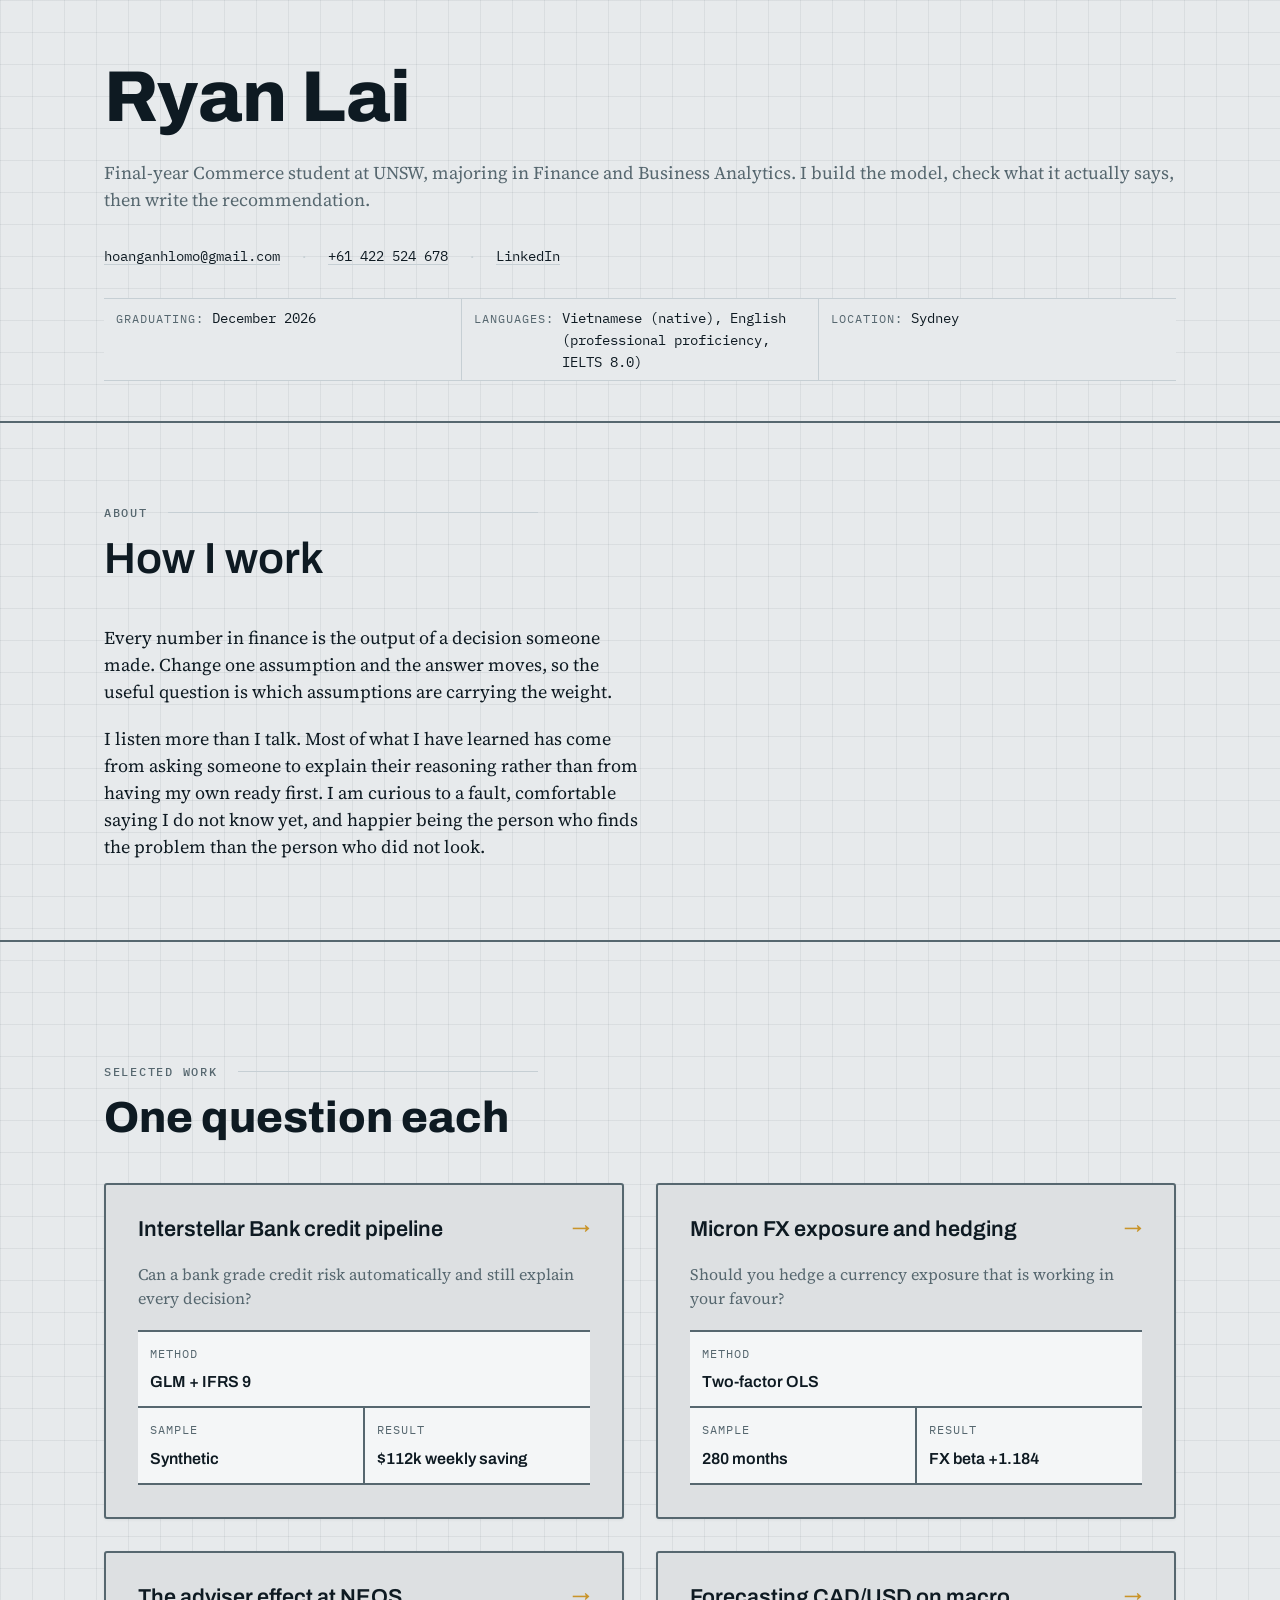
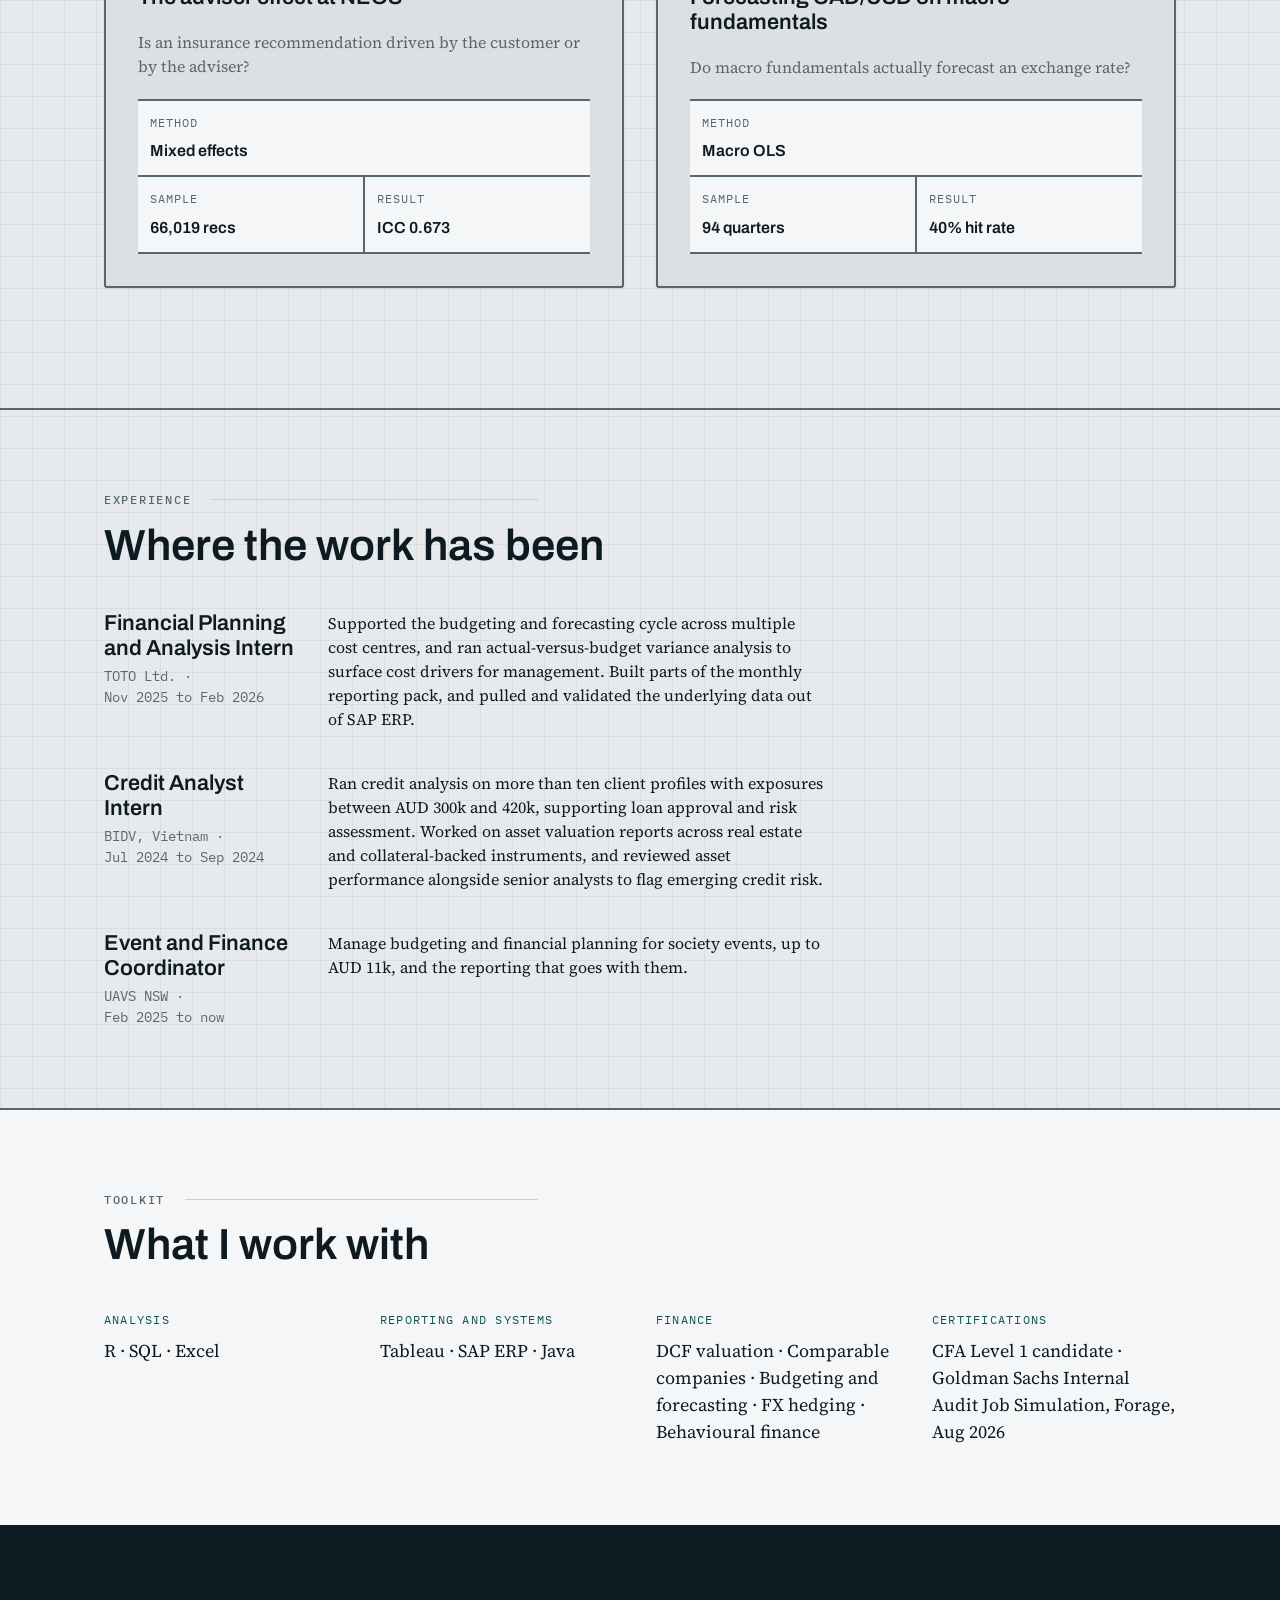
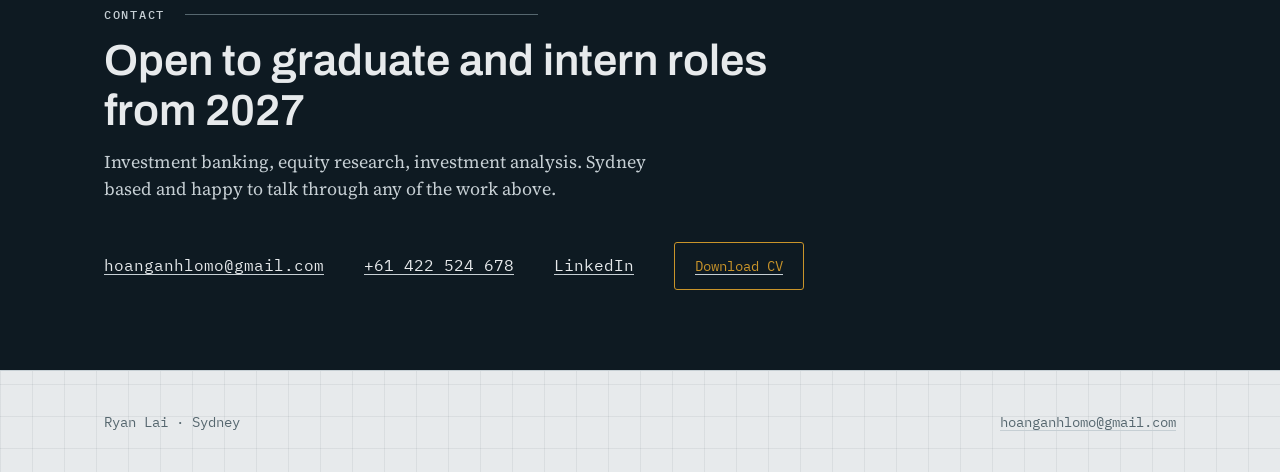
==== index.html @ 74517fc2 "new og image" ====
<!DOCTYPE html>
<html lang="en-AU">
<head>
<meta charset="UTF-8">
<meta name="viewport" content="width=device-width, initial-scale=1.0">
<title>Ryan Lai, Finance and Business Analytics</title>
<meta name="description" content="Ryan Lai, final-year Commerce student at UNSW majoring in Finance and Business Analytics. FX hedging, adviser behaviour and macro forecasting projects.">
<meta property="og:type" content="website">
<meta property="og:title" content="Ryan Lai, Finance and Business Analytics">
<meta property="og:description" content="Final-year Commerce student at UNSW majoring in Finance and Business Analytics. FX hedging, adviser behaviour and macro forecasting projects.">
<meta property="og:url" content="https://ryanlaifinance.github.io/">
<meta property="og:image" content="https://ryanlaifinance.github.io/assets/og-image.png">
<meta name="twitter:card" content="summary_large_image">
<meta name="twitter:title" content="Ryan Lai, Finance and Business Analytics">
<meta name="twitter:description" content="Final-year Commerce student at UNSW majoring in Finance and Business Analytics. FX hedging, adviser behaviour and macro forecasting projects.">
<meta name="twitter:image" content="https://ryanlaifinance.github.io/assets/og-image.png">
<link rel="icon" href="data:image/svg+xml,%3Csvg%20xmlns='http://www.w3.org/2000/svg'%20viewBox='0%200%2064%2064'%3E%3Crect%20width='64'%20height='64'%20rx='14'%20fill='%2314554e'/%3E%3Ctext%20x='32'%20y='44'%20font-family='Arial,%20Helvetica,%20sans-serif'%20font-size='34'%20font-weight='700'%20fill='%23e7eaec'%20text-anchor='middle'%3ER%3C/text%3E%3C/svg%3E">
<link rel="preconnect" href="https://fonts.googleapis.com">
<link rel="preconnect" href="https://fonts.gstatic.com" crossorigin>
<link href="https://fonts.googleapis.com/css2?family=Archivo:wght@500;600;700;800&family=Source+Serif+4:opsz,wght@8..60,400;8..60,600&family=IBM+Plex+Mono:wght@400;500;600&display=swap" rel="stylesheet">
<link rel="stylesheet" href="assets/style.css">
</head>
<body>
<a class="skip-link" href="#main">Skip to content</a>

<header class="hero">
  <div class="wrap hero__inner">
    <div class="hero__content">
      <h1 class="hero__name">Ryan Lai</h1>
      <p class="hero__role">
        Final-year Commerce student at UNSW, majoring in Finance and Business Analytics.
        I build the model, check what it actually says, then write the recommendation.
      </p>
      <ul class="contact-chips">
        <li><a href="mailto:hoanganhlomo@gmail.com">hoanganhlomo@gmail.com</a></li>
        <li><a href="tel:+61422524678">+61 422 524 678</a></li>
        <li><a href="https://www.linkedin.com/in/thai-hoang-anh-lai-b967682b0/">LinkedIn</a></li>
      </ul>
    </div>
  </div>
</header>

<main id="main">

  <section class="section facts" aria-label="Key facts">
    <div class="wrap">
      <dl class="data-strip">
        <div>
          <dt>Graduating</dt>
          <dd>December <span class="figure">2026</span></dd>
        </div>
        <div>
          <dt>Languages</dt>
          <dd>Vietnamese (native), English (professional proficiency, IELTS 8.0)</dd>
        </div>
        <div>
          <dt>Location</dt>
          <dd>Sydney</dd>
        </div>
      </dl>
    </div>
  </section>

  <section class="section about" aria-labelledby="about-heading">
    <div class="wrap">
      <div class="section-head">
        <p class="eyebrow">About</p>
        <h2 id="about-heading">How I work</h2>
      </div>
      <div class="prose">
        <p>
          Every number in finance is the output of a decision someone made. Change one
          assumption and the answer moves, so the useful question is which assumptions are
          carrying the weight.
        </p>
        <p>
          I listen more than I talk. Most of what I have learned has come from asking someone
          to explain their reasoning rather than from having my own ready first. I am curious
          to a fault, comfortable saying I do not know yet, and happier being the person who
          finds the problem than the person who did not look.
        </p>
      </div>
    </div>
  </section>

  <section class="section work" aria-labelledby="work-heading">
    <div class="wrap">
      <div class="section-head">
        <p class="eyebrow">Selected work</p>
        <h2 id="work-heading">One question each</h2>
      </div>
      <div class="card-grid">
        <a class="card" href="work/interstellar-credit-pipeline.html">
          <h3 class="card__title">Interstellar Bank credit pipeline <span class="card__cue" aria-hidden="true">&rarr;</span></h3>
          <p class="card__line">Can a bank grade credit risk automatically and still explain every decision?</p>
          <dl class="data-strip">
            <div>
              <dt>Method</dt>
              <dd>GLM + IFRS 9</dd>
            </div>
            <div>
              <dt>Sample</dt>
              <dd>Synthetic</dd>
            </div>
            <div>
              <dt>Result</dt>
              <dd class="figure">$112k weekly saving</dd>
            </div>
          </dl>
        </a>
        <a class="card" href="work/micron-fx.html">
          <h3 class="card__title">Micron FX exposure and hedging <span class="card__cue" aria-hidden="true">&rarr;</span></h3>
          <p class="card__line">Should you hedge a currency exposure that is working in your favour?</p>
          <dl class="data-strip">
            <div>
              <dt>Method</dt>
              <dd>Two-factor OLS</dd>
            </div>
            <div>
              <dt>Sample</dt>
              <dd class="figure">280 months</dd>
            </div>
            <div>
              <dt>Result</dt>
              <dd class="figure">FX beta +1.184</dd>
            </div>
          </dl>
        </a>
        <a class="card" href="work/neos-adviser-effect.html">
          <h3 class="card__title">The adviser effect at NEOS <span class="card__cue" aria-hidden="true">&rarr;</span></h3>
          <p class="card__line">Is an insurance recommendation driven by the customer or by the adviser?</p>
          <dl class="data-strip">
            <div>
              <dt>Method</dt>
              <dd>Mixed effects</dd>
            </div>
            <div>
              <dt>Sample</dt>
              <dd class="figure">66,019 recs</dd>
            </div>
            <div>
              <dt>Result</dt>
              <dd class="figure">ICC 0.673</dd>
            </div>
          </dl>
        </a>
        <a class="card" href="work/cad-usd-forecasting.html">
          <h3 class="card__title">Forecasting CAD/USD on macro fundamentals <span class="card__cue" aria-hidden="true">&rarr;</span></h3>
          <p class="card__line">Do macro fundamentals actually forecast an exchange rate?</p>
          <dl class="data-strip">
            <div>
              <dt>Method</dt>
              <dd>Macro OLS</dd>
            </div>
            <div>
              <dt>Sample</dt>
              <dd class="figure">94 quarters</dd>
            </div>
            <div>
              <dt>Result</dt>
              <dd class="figure">40% hit rate</dd>
            </div>
          </dl>
        </a>
      </div>
    </div>
  </section>

  <section class="section experience" aria-labelledby="experience-heading">
    <div class="wrap">
      <div class="section-head">
        <p class="eyebrow">Experience</p>
        <h2 id="experience-heading">Where the work has been</h2>
      </div>
      <div class="role-list">
        <article class="role">
          <div>
            <h3 class="role__title">Financial Planning and Analysis Intern</h3>
            <p class="role__org">TOTO Ltd. · <span class="nowrap">Nov 2025 to Feb 2026</span></p>
          </div>
          <p class="role__desc">
            Supported the budgeting and forecasting cycle across multiple cost centres, and ran
            actual-versus-budget variance analysis to surface cost drivers for management. Built
            parts of the monthly reporting pack, and pulled and validated the underlying data out
            of SAP ERP.
          </p>
        </article>
        <article class="role">
          <div>
            <h3 class="role__title">Credit Analyst Intern</h3>
            <p class="role__org">BIDV, Vietnam · <span class="nowrap">Jul 2024 to Sep 2024</span></p>
          </div>
          <p class="role__desc">
            Ran credit analysis on more than ten client profiles with exposures between AUD 300k
            and 420k, supporting loan approval and risk assessment. Worked on asset valuation
            reports across real estate and collateral-backed instruments, and reviewed asset
            performance alongside senior analysts to flag emerging credit risk.
          </p>
        </article>
        <article class="role">
          <div>
            <h3 class="role__title">Event and Finance Coordinator</h3>
            <p class="role__org">UAVS NSW · <span class="nowrap">Feb 2025 to now</span></p>
          </div>
          <p class="role__desc">
            Manage budgeting and financial planning for society events, up to AUD 11k, and the
            reporting that goes with them.
          </p>
        </article>
      </div>
    </div>
  </section>

  <section class="section toolkit" aria-labelledby="toolkit-heading">
    <div class="wrap">
      <div class="section-head">
        <p class="eyebrow">Toolkit</p>
        <h2 id="toolkit-heading">What I work with</h2>
      </div>
      <div class="toolkit-grid">
        <div class="toolkit-group">
          <p class="toolkit-group__label">Analysis</p>
          <p class="toolkit-group__items">R · SQL · Excel</p>
        </div>
        <div class="toolkit-group">
          <p class="toolkit-group__label">Reporting and systems</p>
          <p class="toolkit-group__items">Tableau · SAP ERP · Java</p>
        </div>
        <div class="toolkit-group">
          <p class="toolkit-group__label">Finance</p>
          <p class="toolkit-group__items">DCF valuation · Comparable companies · Budgeting and forecasting · FX hedging · Behavioural finance</p>
        </div>
        <div class="toolkit-group">
          <p class="toolkit-group__label">Certifications</p>
          <p class="toolkit-group__items">CFA Level 1 candidate · Goldman Sachs Internal Audit Job Simulation, Forage, Aug 2026</p>
        </div>
      </div>
    </div>
  </section>

  <section class="section contact" aria-labelledby="contact-heading">
    <div class="wrap">
      <div class="section-head">
        <p class="eyebrow">Contact</p>
        <h2 id="contact-heading">Open to graduate and intern roles from 2027</h2>
        <p class="section-head__lede">
          Investment banking, equity research, investment analysis. Sydney based and happy to
          talk through any of the work above.
        </p>
      </div>
      <ul class="contact-methods">
        <li><a href="mailto:hoanganhlomo@gmail.com">hoanganhlomo@gmail.com</a></li>
        <li><a href="tel:+61422524678">+61 422 524 678</a></li>
        <li><a href="https://www.linkedin.com/in/thai-hoang-anh-lai-b967682b0/">LinkedIn</a></li>
        <li><a class="button" href="assets/cv.pdf">Download CV</a></li>
      </ul>
    </div>
  </section>

</main>

<footer class="site-footer">
  <div class="wrap">
    <span>Ryan Lai · Sydney</span>
    <a href="mailto:hoanganhlomo@gmail.com">hoanganhlomo@gmail.com</a>
  </div>
</footer>

<script>
(function () {
  if (!('IntersectionObserver' in window)) return;
  var sections = document.querySelectorAll('main .section');
  var observer = new IntersectionObserver(function (entries) {
    entries.forEach(function (entry) {
      if (entry.isIntersecting) {
        entry.target.classList.add('is-visible');
        observer.unobserve(entry.target);
      }
    });
  }, { threshold: 0.15, rootMargin: '0px 0px -40px 0px' });
  sections.forEach(function (el) {
    el.classList.add('reveal');
    observer.observe(el);
  });
})();
</script>
</body>
</html>
---- assets/style.css ----
/*
  Portfolio stylesheet — single source of truth for index.html and the
  work/ deep dive pages. Tokens and shared components live here; nothing
  in this file is tuned to a single page.
*/

/* ---------------------------------------------------------------------
   Reset
--------------------------------------------------------------------- */

*,
*::before,
*::after {
  box-sizing: border-box;
}

html {
  -webkit-text-size-adjust: 100%;
}

body,
h1, h2, h3, h4,
p, dl, dd, figure {
  margin: 0;
}

ul, ol {
  margin: 0;
  padding: 0;
  list-style: none;
}

img, svg {
  display: block;
  max-width: 100%;
}

a {
  color: inherit;
}

button {
  font: inherit;
  color: inherit;
}

/* ---------------------------------------------------------------------
   Tokens
--------------------------------------------------------------------- */

:root {
  /* colour */
  --paper: #E7EAEC;
  --card: #F4F6F7;
  --ink: #0E1A22;
  --muted: #56676F;
  --rule: #C6CFD4;
  --frontier: #14554E;
  --signal: #C9942A;
  --grid-line: rgba(14, 26, 34, 0.06);

  /* type */
  --font-display: 'Archivo', 'Helvetica Neue', Arial, sans-serif;
  --font-body: 'Source Serif 4', Georgia, 'Times New Roman', serif;
  --font-mono: 'IBM Plex Mono', 'Courier New', monospace;

  --fs-900: clamp(2.75rem, 2.1rem + 3vw, 4.75rem);
  --fs-800: clamp(1.9rem, 1.6rem + 1.4vw, 2.75rem);
  --fs-700: clamp(1.4rem, 1.25rem + 0.7vw, 1.75rem);
  --fs-600: clamp(1.15rem, 1.05rem + 0.4vw, 1.35rem);
  --fs-500: 1.125rem;
  --fs-400: 1rem;
  --fs-300: 0.9rem;
  --fs-200: 0.78rem;

  --lh-tight: 1.15;
  --lh-normal: 1.5;
  --lh-loose: 1.7;

  /* spacing */
  --space-1: 0.25rem;
  --space-2: 0.5rem;
  --space-3: 0.75rem;
  --space-4: 1.25rem;
  --space-5: 2rem;
  --space-6: 2.5rem;
  --space-7: 3.5rem;
  --space-8: 5rem;

  /* layout */
  --content-max: 72rem;
  --gutter: clamp(1.25rem, 4vw, 2.5rem);
  --radius: 3px;
  --border: 1px solid var(--rule);

  /* motion */
  --ease: 150ms ease;
}

/* ---------------------------------------------------------------------
   Base
--------------------------------------------------------------------- */

body {
  background-color: var(--paper);
  background-image:
    linear-gradient(var(--grid-line) 1px, transparent 1px),
    linear-gradient(90deg, var(--grid-line) 1px, transparent 1px);
  background-size: 32px 32px;
  color: var(--ink);
  font-family: var(--font-body);
  font-size: var(--fs-400);
  line-height: var(--lh-normal);
  -webkit-font-smoothing: antialiased;
}

h1, h2, h3, h4 {
  font-family: var(--font-display);
  line-height: var(--lh-tight);
  color: var(--ink);
  font-weight: 700;
}

h1 { font-size: var(--fs-900); }
h2 { font-size: var(--fs-800); }
h3 { font-size: var(--fs-600); }

p {
  max-width: 62ch;
}

a {
  text-decoration-color: var(--rule);
  text-underline-offset: 0.2em;
}

a:active {
  color: var(--signal);
}

/* ---------------------------------------------------------------------
   Focus and motion
--------------------------------------------------------------------- */

:focus-visible {
  outline: 2px solid var(--frontier);
  outline-offset: 3px;
}

@media (prefers-reduced-motion: reduce) {
  *, *::before, *::after {
    animation-duration: 0.01ms !important;
    animation-iteration-count: 1 !important;
    transition-duration: 0.01ms !important;
    scroll-behavior: auto !important;
  }
}

/* ---------------------------------------------------------------------
   Scroll-in reveal (landing page)
   JS toggles .is-visible as each section enters the viewport. The
   reduced-motion rule above already collapses the transition to
   near-zero, so no separate reduced-motion override is needed here.
--------------------------------------------------------------------- */

.reveal {
  opacity: 0;
  transform: translateY(16px);
  transition: opacity 350ms ease, transform 350ms ease;
}

.reveal.is-visible {
  opacity: 1;
  transform: none;
}

/* ---------------------------------------------------------------------
   Layout utilities
--------------------------------------------------------------------- */

.wrap {
  max-width: var(--content-max);
  margin-inline: auto;
  padding-inline: var(--gutter);
}

.section {
  padding-block: var(--space-8);
  border-top: var(--border);
}

.skip-link {
  position: absolute;
  left: -999px;
  top: auto;
  background: var(--ink);
  color: var(--paper);
  padding: var(--space-2) var(--space-4);
  font-family: var(--font-mono);
  font-size: var(--fs-300);
  z-index: 100;
}

.skip-link:focus {
  left: var(--space-4);
  top: var(--space-4);
}

/* ---------------------------------------------------------------------
   Component: figure
   Every numeric value on the page runs through this: mono face,
   tabular numerals, so figures line up wherever they appear.
--------------------------------------------------------------------- */

.figure {
  font-family: var(--font-mono);
  font-variant-numeric: tabular-nums;
}

/* ---------------------------------------------------------------------
   Component: eyebrow
   Uppercase mono label with a rule running to the right margin.
--------------------------------------------------------------------- */

.eyebrow {
  display: flex;
  align-items: center;
  gap: var(--space-4);
  font-family: var(--font-mono);
  font-size: var(--fs-200);
  font-weight: 500;
  letter-spacing: 0.14em;
  text-transform: uppercase;
  color: var(--muted);
}

.eyebrow::after {
  content: "";
  flex: 1 1 auto;
  height: 1px;
  background: var(--rule);
}

/* ---------------------------------------------------------------------
   Component: section heading
   Eyebrow + h2, used to open every major section.
--------------------------------------------------------------------- */

.section-head {
  display: grid;
  gap: var(--space-3);
  margin-bottom: var(--space-6);
  max-width: 46rem;
}

.section-head h2 {
  font-weight: 600;
}

.section-head__lede {
  color: var(--muted);
  font-size: var(--fs-500);
}

/* ---------------------------------------------------------------------
   Component: prose
   A group of body paragraphs, spaced and width-capped for reading.
   Used for the About copy and the deep dive write-ups.
--------------------------------------------------------------------- */

.prose {
  display: grid;
  grid-template-columns: minmax(0, 1fr);
  gap: var(--space-4);
  max-width: 60ch;
  font-size: var(--fs-500);
}

.prose p {
  max-width: none;
}

/* ---------------------------------------------------------------------
   Component: back link
   Used at the top of deep dive pages to return to the landing page.
--------------------------------------------------------------------- */

.back-link {
  display: inline-flex;
  align-items: center;
  gap: var(--space-2);
  font-family: var(--font-mono);
  font-size: var(--fs-300);
  color: var(--muted);
  text-decoration: none;
}

.back-link:hover {
  color: var(--frontier);
}

/* ---------------------------------------------------------------------
   Component: dive header
   Title, course, tools, result block that opens every deep dive page.
--------------------------------------------------------------------- */

.dive-header {
  padding-block: var(--space-7) var(--space-6);
}

.dive-header__title {
  margin-top: var(--space-5);
  font-size: var(--fs-800);
}

.dive-header .data-strip {
  grid-template-columns: 1fr max-content max-content;
  margin-top: var(--space-6);
}

/*
  Modifier for header blocks with more than three items (e.g. a case
  competition header: Competition, Team, My sections, Tools). Columns
  size to their own content and wrap to a new row once they run out
  of room, rather than forcing a fixed track count.
*/

.dive-header .data-strip--wrap {
  display: flex;
  flex-wrap: wrap;
}

.dive-header .data-strip--wrap > div {
  flex: 1 1 15rem;
}

/* ---------------------------------------------------------------------
   Deep dive body
   Scoped to <main class="dive-main"> so the landing page, which
   reuses .section-head and .prose too, is unaffected.
--------------------------------------------------------------------- */

.dive-main .section {
  padding-block: var(--space-6);
}

.dive-main .section-head,
.dive-main .prose {
  max-width: 40rem;
  margin-inline: auto;
}

/* ---------------------------------------------------------------------
   Component: project card
   Reflows cleanly at three, four or five cards.
--------------------------------------------------------------------- */

.card-grid {
  display: grid;
  grid-template-columns: repeat(2, 1fr);
  gap: var(--space-5);
}

.card {
  --strip-bg: var(--card);
  display: flex;
  flex-direction: column;
  gap: var(--space-4);
  background: color-mix(in srgb, var(--card), var(--ink) 10%);
  border: 2px solid var(--muted);
  border-radius: var(--radius);
  padding: var(--space-5);
  text-decoration: none;
  box-shadow: 0 1px 3px rgba(14, 26, 34, 0.06);
  transition: border-color var(--ease), transform var(--ease), box-shadow var(--ease);
}

.card:hover,
.card:focus-visible {
  border-color: var(--frontier);
  box-shadow: 0 16px 32px rgba(14, 26, 34, 0.18);
}

.card:hover {
  transform: translateY(-4px);
}

.card__title {
  display: flex;
  align-items: flex-start;
  justify-content: space-between;
  gap: var(--space-3);
  font-size: var(--fs-600);
  font-weight: 600;
}

.card__line {
  color: var(--muted);
  font-size: var(--fs-400);
  max-width: none;
}

.card .data-strip {
  margin-top: auto;
  grid-template-columns: repeat(2, 1fr);
  gap: 2px;
  background: var(--muted);
  border-top: 2px solid var(--muted);
  border-bottom: 2px solid var(--muted);
}

.card .data-strip > div:first-child {
  grid-column: span 2;
}

.card .data-strip > div {
  padding: var(--space-3);
}

.card .data-strip dd {
  font-size: var(--fs-400);
}

.card__cue {
  font-size: var(--fs-500);
  color: var(--signal);
  transition: transform var(--ease);
}

.card:hover .card__cue,
.card:focus-visible .card__cue {
  transform: translateX(4px);
}

/* ---------------------------------------------------------------------
   Component: data strip
   Label/value pairs in a rule, used for quick facts and page headers.
--------------------------------------------------------------------- */

.data-strip {
  display: grid;
  grid-template-columns: repeat(auto-fit, minmax(min(160px, 100%), 1fr));
  gap: 1px;
  background: var(--rule);
  border-top: var(--border);
  border-bottom: var(--border);
}

.data-strip > div {
  padding: var(--space-4);
  background: var(--strip-bg, var(--paper));
}

.data-strip dt {
  font-family: var(--font-mono);
  font-size: var(--fs-200);
  letter-spacing: 0.08em;
  text-transform: uppercase;
  color: var(--muted);
  margin-bottom: var(--space-2);
}

.data-strip dd {
  font-family: var(--font-display);
  font-size: var(--fs-500);
  font-weight: 600;
  margin: 0;
}

/* ---------------------------------------------------------------------
   Facts caption (sits directly under the hero)
--------------------------------------------------------------------- */

.facts {
  border-top: none;
  padding-block: var(--space-3) var(--space-6);
}

.facts .data-strip {
  grid-template-columns: repeat(3, 1fr);
}

.facts .data-strip > div {
  display: flex;
  align-items: baseline;
  gap: var(--space-2);
  padding: var(--space-2) var(--space-3);
}

.facts .data-strip dt {
  margin-bottom: 0;
}

.facts .data-strip dt::after {
  content: ":";
}

.facts .data-strip dd {
  font-family: var(--font-mono);
  font-size: var(--fs-300);
  font-weight: 400;
}

/* ---------------------------------------------------------------------
   Section rhythm (landing page)
   Selected work gets more room and a heavier heading than the rest,
   so the page reads as more than six identical blocks. Toolkit sits
   on a tinted ground for the same reason.
--------------------------------------------------------------------- */

.about,
.work,
.experience,
.toolkit {
  border-top: 2px solid var(--muted);
}

.work {
  padding-block: calc(var(--space-8) + var(--space-6));
}

.work .section-head h2 {
  font-weight: 800;
}

.toolkit {
  background: var(--card);
}

/* ---------------------------------------------------------------------
   Component: data table
   Proper tables for the numbers in a deep dive, row labels in
   Archivo, figures in mono via .figure on each numeric cell.
--------------------------------------------------------------------- */

.data-table {
  width: 100%;
  border-collapse: collapse;
  margin-block: var(--space-5);
}

.data-table th,
.data-table td {
  padding: var(--space-3) var(--space-4);
  text-align: right;
  border-bottom: var(--border);
}

.data-table th:first-child,
.data-table td:first-child {
  text-align: left;
  padding-left: 0;
}

.data-table th:not(:first-child),
.data-table td:not(:first-child) {
  width: 1%;
  white-space: nowrap;
}

.data-table thead th {
  font-family: var(--font-mono);
  font-size: var(--fs-200);
  font-weight: 500;
  letter-spacing: 0.08em;
  text-transform: uppercase;
  color: var(--muted);
  border-bottom: 2px solid var(--ink);
}

.data-table tbody th {
  font-family: var(--font-display);
  font-weight: 600;
  color: var(--ink);
}

/* ---------------------------------------------------------------------
   Component: chart
   Placeholder frame for an exported chart from assets/charts/.
--------------------------------------------------------------------- */

.chart {
  min-width: 0;
  margin-block: var(--space-6);
  border: var(--border);
  background: var(--card);
  padding: var(--space-3);
}

.chart img {
  display: block;
  width: 100%;
  max-width: 100%;
  height: auto;
  background: var(--paper);
}

.chart figcaption {
  margin-top: var(--space-3);
  font-family: var(--font-mono);
  font-size: var(--fs-300);
  color: var(--muted);
}

/* ---------------------------------------------------------------------
   Component: footer
--------------------------------------------------------------------- */

.site-footer {
  border-top: var(--border);
  padding-block: var(--space-6);
}

.site-footer .wrap {
  display: flex;
  flex-wrap: wrap;
  justify-content: space-between;
  gap: var(--space-3);
  font-family: var(--font-mono);
  font-size: var(--fs-300);
  color: var(--muted);
}

.site-footer .wrap > * {
  min-width: 0;
}

.site-footer a {
  color: var(--muted);
}

.site-footer a:hover {
  color: var(--frontier);
}

/* ---------------------------------------------------------------------
   Hero (landing page)
--------------------------------------------------------------------- */

.hero {
  padding-block: var(--space-7) var(--space-4);
}

.hero__inner {
  display: grid;
  grid-template-columns: 1fr;
}

.hero__name {
  font-weight: 800;
}

.hero__role {
  margin-top: var(--space-4);
  font-size: var(--fs-500);
  color: var(--muted);
  max-width: none;
}

.contact-chips {
  margin-top: var(--space-5);
  display: flex;
  flex-wrap: wrap;
  align-items: center;
  gap: var(--space-2) 0;
  font-family: var(--font-mono);
  font-size: var(--fs-300);
}

.contact-chips li:not(:last-child)::after {
  content: "\00B7";
  color: var(--rule);
  margin-inline: var(--space-4);
}

.contact-chips a {
  color: var(--ink);
  text-decoration: underline;
  text-decoration-color: var(--rule);
}

.contact-chips a:hover {
  color: var(--frontier);
  text-decoration-color: var(--frontier);
}

/*
  No hero visual for now — the name and positioning line run full width
  instead. Reinstate this block, and the two-column .hero__inner rule
  above, when a real exported chart is ready to sit here.

.hero__inner {
  grid-template-columns: 1.2fr 1fr;
  gap: var(--space-6);
  align-items: center;
}

.hero__visual {
  border: var(--border);
  background: var(--card);
  border-radius: var(--radius);
  padding: var(--space-4);
}

.hero__visual svg {
  width: 100%;
  height: auto;
}
*/

/* ---------------------------------------------------------------------
   Experience
--------------------------------------------------------------------- */

.role-list {
  display: grid;
  gap: var(--space-6);
}

.role {
  display: grid;
  grid-template-columns: 12rem 1fr;
  gap: var(--space-5);
}

.nowrap {
  white-space: nowrap;
}

.role__title {
  font-weight: 600;
}

.role__org {
  margin-top: var(--space-1);
  font-family: var(--font-mono);
  font-size: var(--fs-300);
  color: var(--muted);
}

.role__desc {
  color: var(--ink);
  max-width: 62ch;
}

/* ---------------------------------------------------------------------
   Toolkit
--------------------------------------------------------------------- */

.toolkit-grid {
  display: grid;
  grid-template-columns: repeat(auto-fit, minmax(min(220px, 100%), 1fr));
  gap: var(--space-5);
}

.toolkit-group__label {
  font-family: var(--font-mono);
  font-size: var(--fs-200);
  letter-spacing: 0.1em;
  text-transform: uppercase;
  color: var(--frontier);
  margin-bottom: var(--space-2);
}

.toolkit-group__items {
  font-size: var(--fs-500);
  max-width: none;
}

/* ---------------------------------------------------------------------
   Contact
--------------------------------------------------------------------- */

.contact {
  background: var(--ink);
  color: var(--paper);
  border-top: none;
}

.contact .eyebrow,
.contact .section-head__lede {
  color: var(--rule);
}

.contact .eyebrow::after {
  background: var(--muted);
}

.contact h2 {
  color: var(--paper);
}

.contact-methods {
  margin-top: var(--space-5);
  display: flex;
  flex-wrap: wrap;
  align-items: baseline;
  gap: var(--space-3) var(--space-6);
  font-family: var(--font-mono);
  font-size: var(--fs-400);
}

.contact-methods a {
  text-decoration: underline;
  text-decoration-color: var(--rule);
}

.contact-methods a:hover {
  color: var(--signal);
  text-decoration-color: var(--signal);
}

.button {
  display: inline-flex;
  align-items: center;
  gap: var(--space-2);
  border: 1px solid var(--frontier);
  color: var(--frontier);
  padding: var(--space-3) var(--space-4);
  font-family: var(--font-mono);
  font-size: var(--fs-300);
  text-decoration: none;
  border-radius: var(--radius);
  transition: background var(--ease), color var(--ease);
}

.button:hover {
  background: var(--frontier);
  color: var(--card);
}

.contact .button {
  border-color: var(--signal);
  color: var(--signal);
}

.contact .button:hover {
  background: var(--signal);
  color: var(--ink);
}

/* ---------------------------------------------------------------------
   Responsive
--------------------------------------------------------------------- */

@media (max-width: 760px) {
  /*
  .hero__visual {
    max-width: 22rem;
  }
  */

  .card-grid {
    grid-template-columns: 1fr;
  }

  .role {
    grid-template-columns: 1fr;
    gap: var(--space-2);
  }
}

@media (max-width: 420px) {
  :root {
    --gutter: 1rem;
  }

  .section {
    padding-block: var(--space-7);
  }

  .card .data-strip {
    grid-template-columns: 1fr;
  }

  .card .data-strip > div:first-child {
    grid-column: span 1;
  }

  .facts .data-strip {
    grid-template-columns: 1fr;
  }

  .dive-header .data-strip {
    grid-template-columns: 1fr;
  }

  .dive-header .data-strip--wrap > div {
    flex-basis: 100%;
  }
}
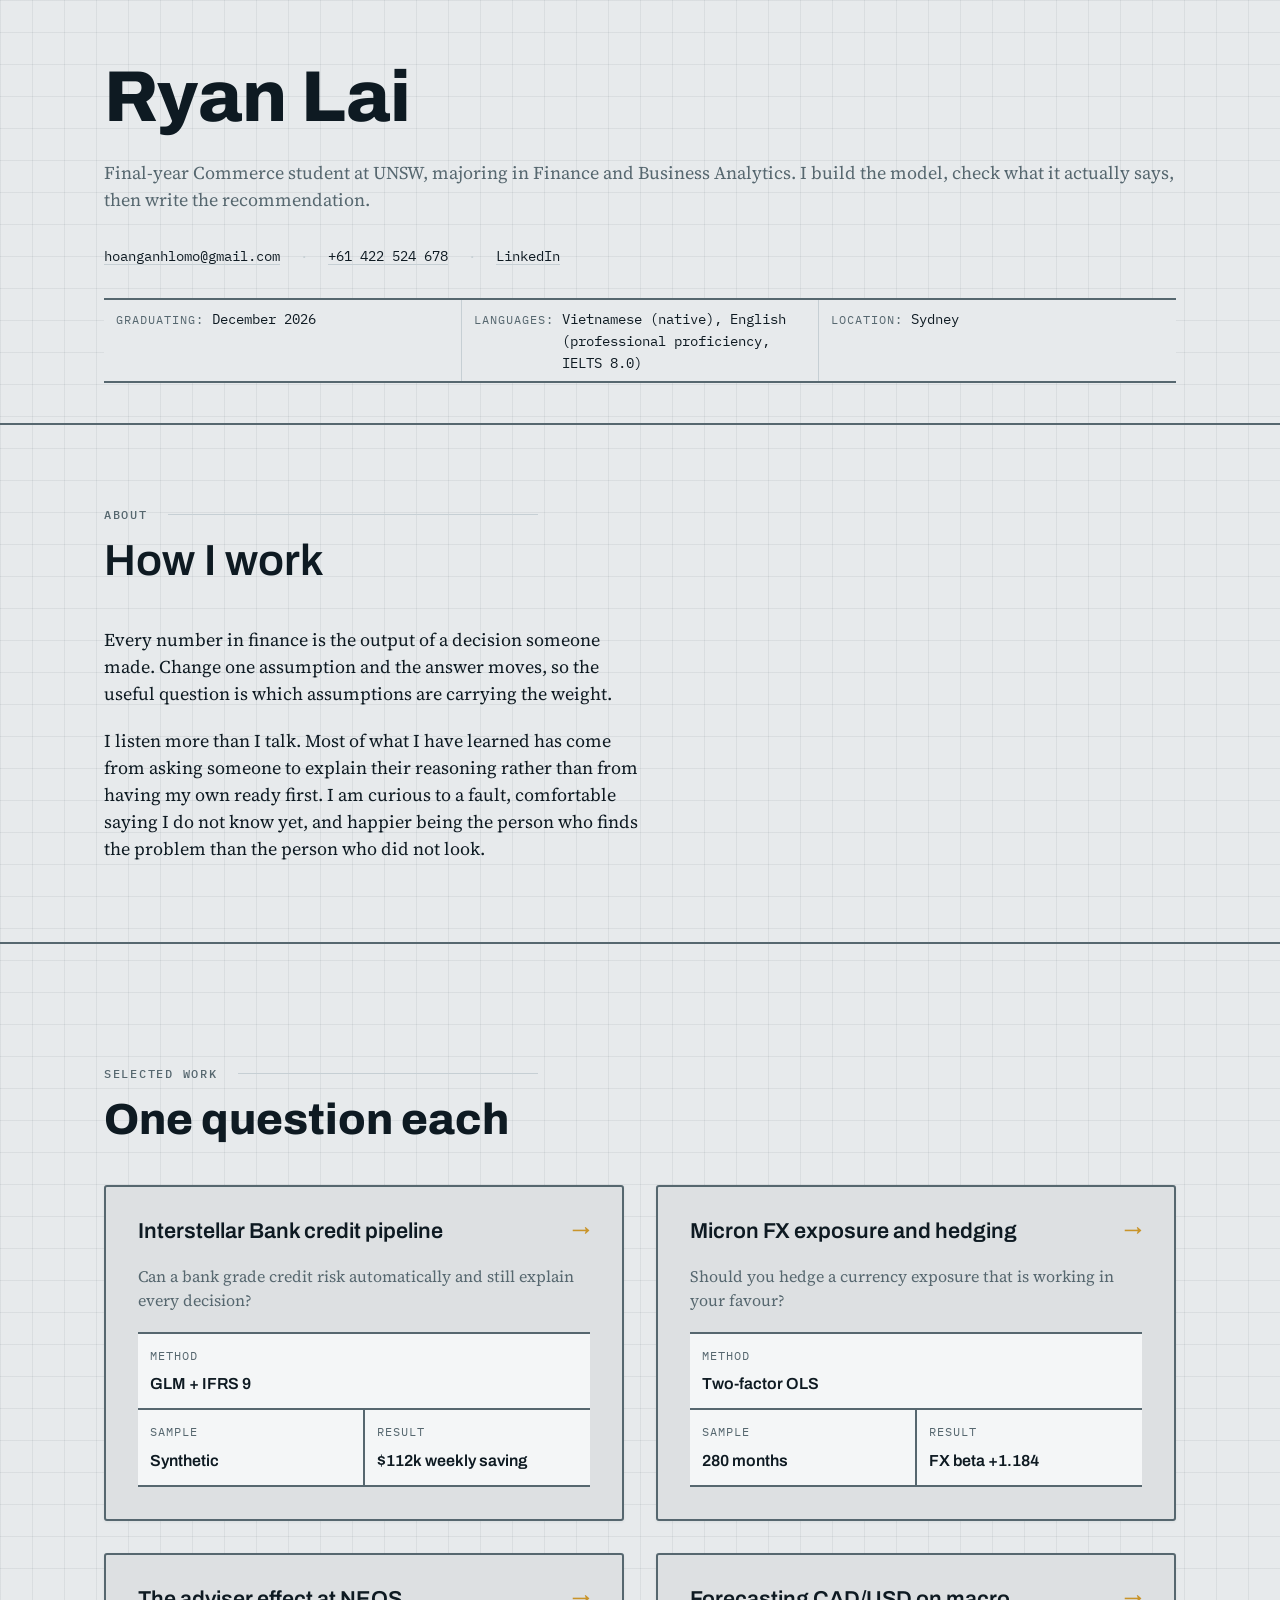
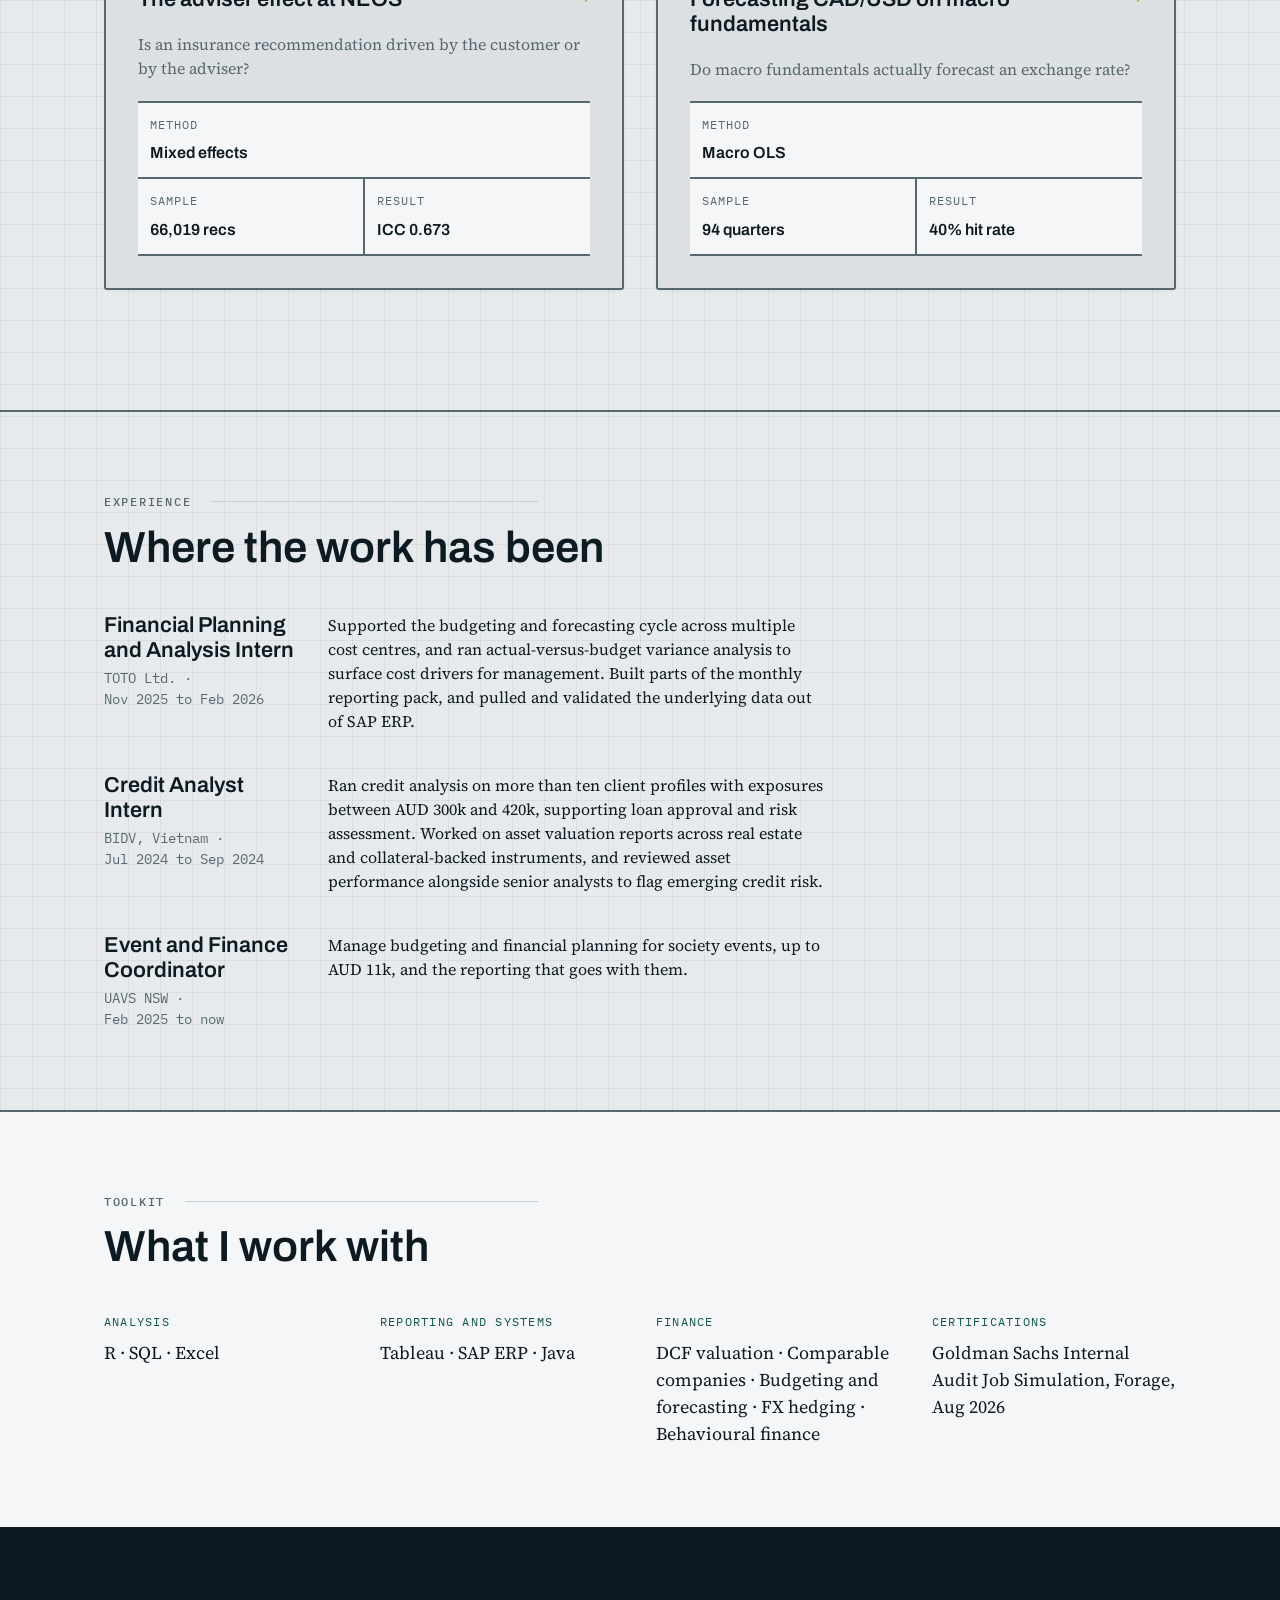
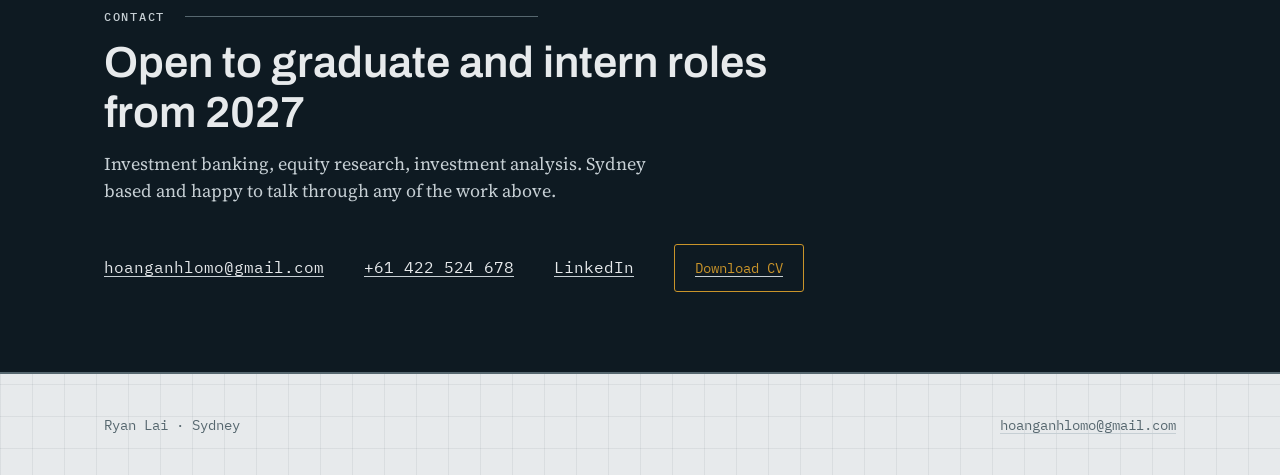
==== commit e9f5c7bc: "card fixes" ====
--- a/index.html
+++ b/index.html
@@ -232,7 +232,7 @@
         </div>
         <div class="toolkit-group">
           <p class="toolkit-group__label">Certifications</p>
-          <p class="toolkit-group__items">CFA Level 1 candidate · Goldman Sachs Internal Audit Job Simulation, Forage, Aug 2026</p>
+          <p class="toolkit-group__items">Goldman Sachs Internal Audit Job Simulation, Forage, Aug 2026</p>
         </div>
       </div>
     </div>
--- a/assets/style.css
+++ b/assets/style.css
@@ -91,7 +91,7 @@
   --content-max: 72rem;
   --gutter: clamp(1.25rem, 4vw, 2.5rem);
   --radius: 3px;
-  --border: 1px solid var(--rule);
+  --border: 2px solid var(--muted);
 
   /* motion */
   --ease: 150ms ease;
@@ -405,8 +405,6 @@
   grid-template-columns: repeat(2, 1fr);
   gap: 2px;
   background: var(--muted);
-  border-top: 2px solid var(--muted);
-  border-bottom: 2px solid var(--muted);
 }
 
 .card .data-strip > div:first-child {
@@ -508,13 +506,6 @@
    on a tinted ground for the same reason.
 --------------------------------------------------------------------- */
 
-.about,
-.work,
-.experience,
-.toolkit {
-  border-top: 2px solid var(--muted);
-}
-
 .work {
   padding-block: calc(var(--space-8) + var(--space-6));
 }
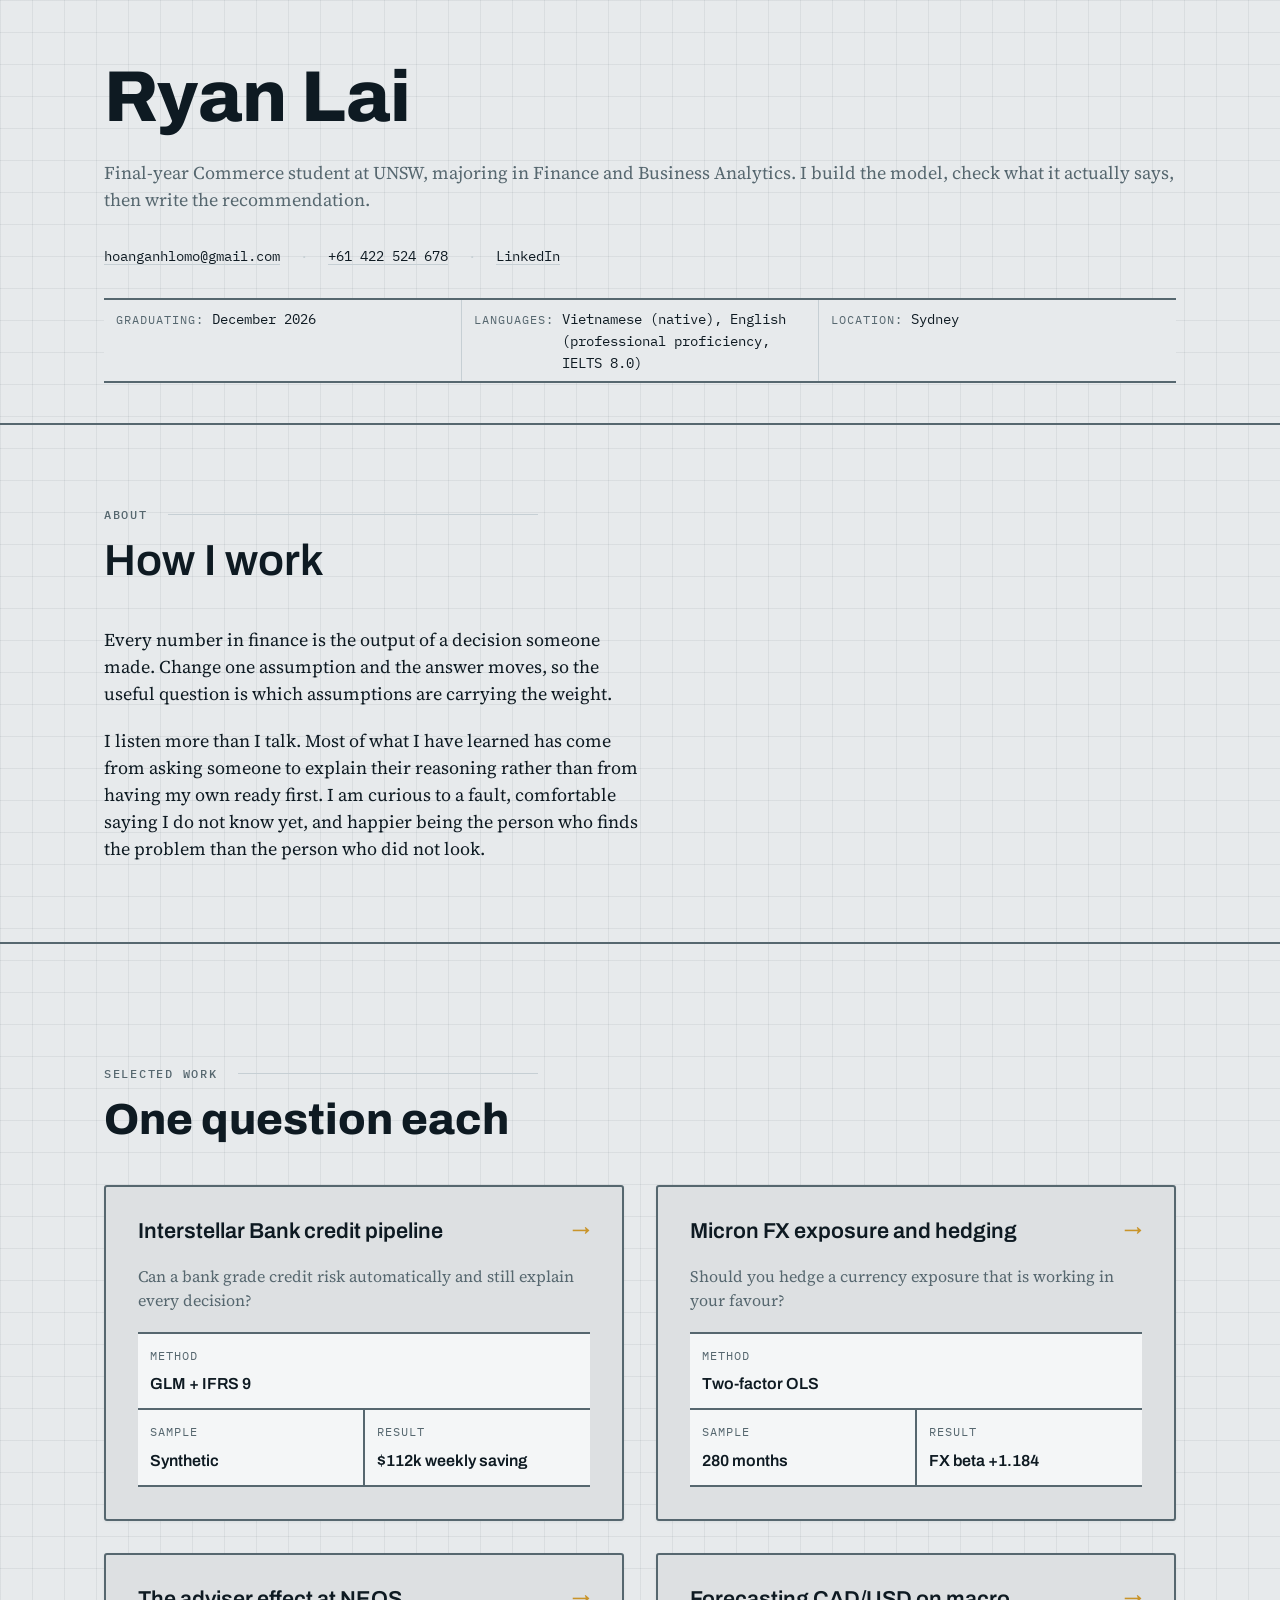
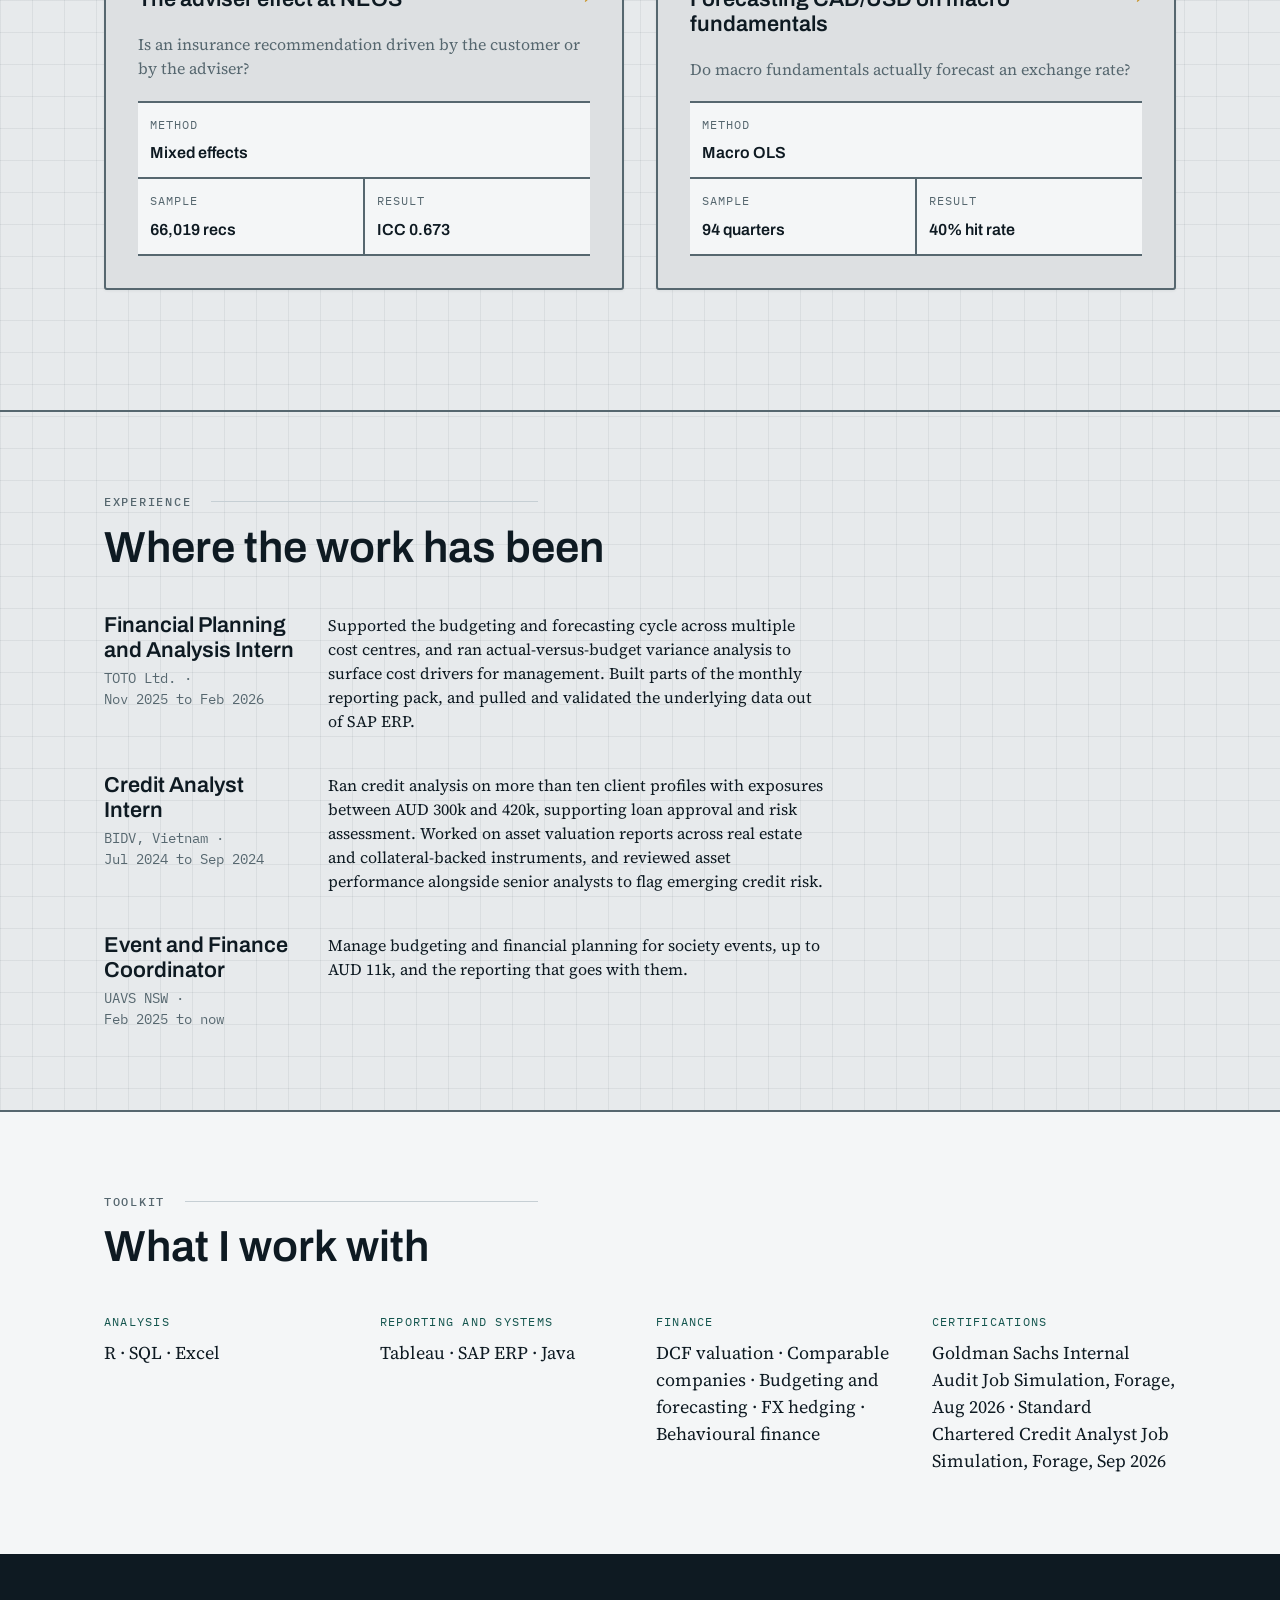
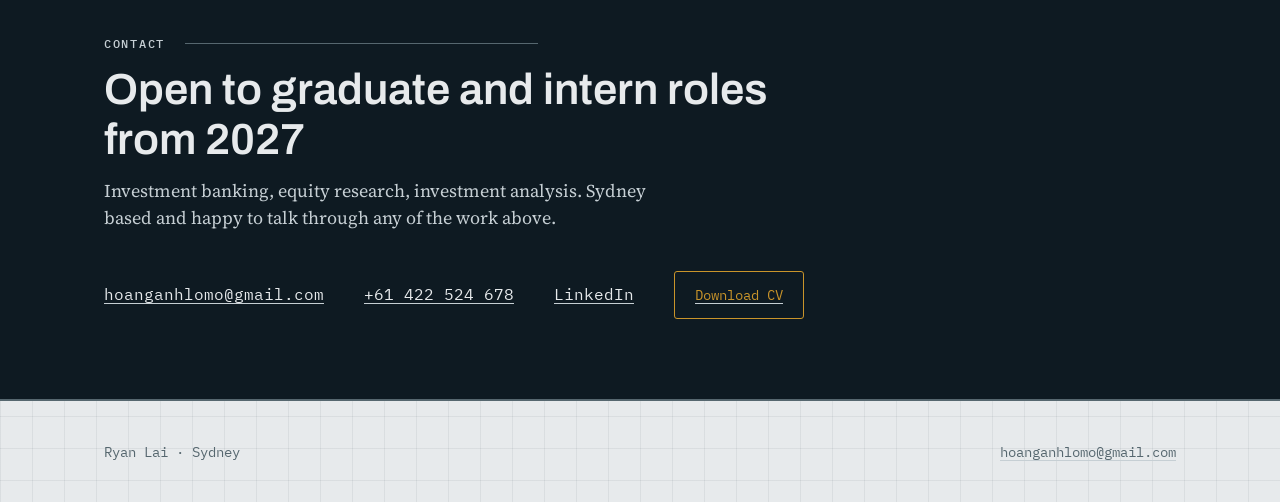
==== commit 3799c30a: "new cert" ====
--- a/index.html
+++ b/index.html
@@ -232,7 +232,7 @@
         </div>
         <div class="toolkit-group">
           <p class="toolkit-group__label">Certifications</p>
-          <p class="toolkit-group__items">Goldman Sachs Internal Audit Job Simulation, Forage, Aug 2026</p>
+          <p class="toolkit-group__items">Goldman Sachs Internal Audit Job Simulation, Forage, Aug 2026 · Standard Chartered Credit Analyst Job Simulation, Forage, Sep 2026</p>
         </div>
       </div>
     </div>
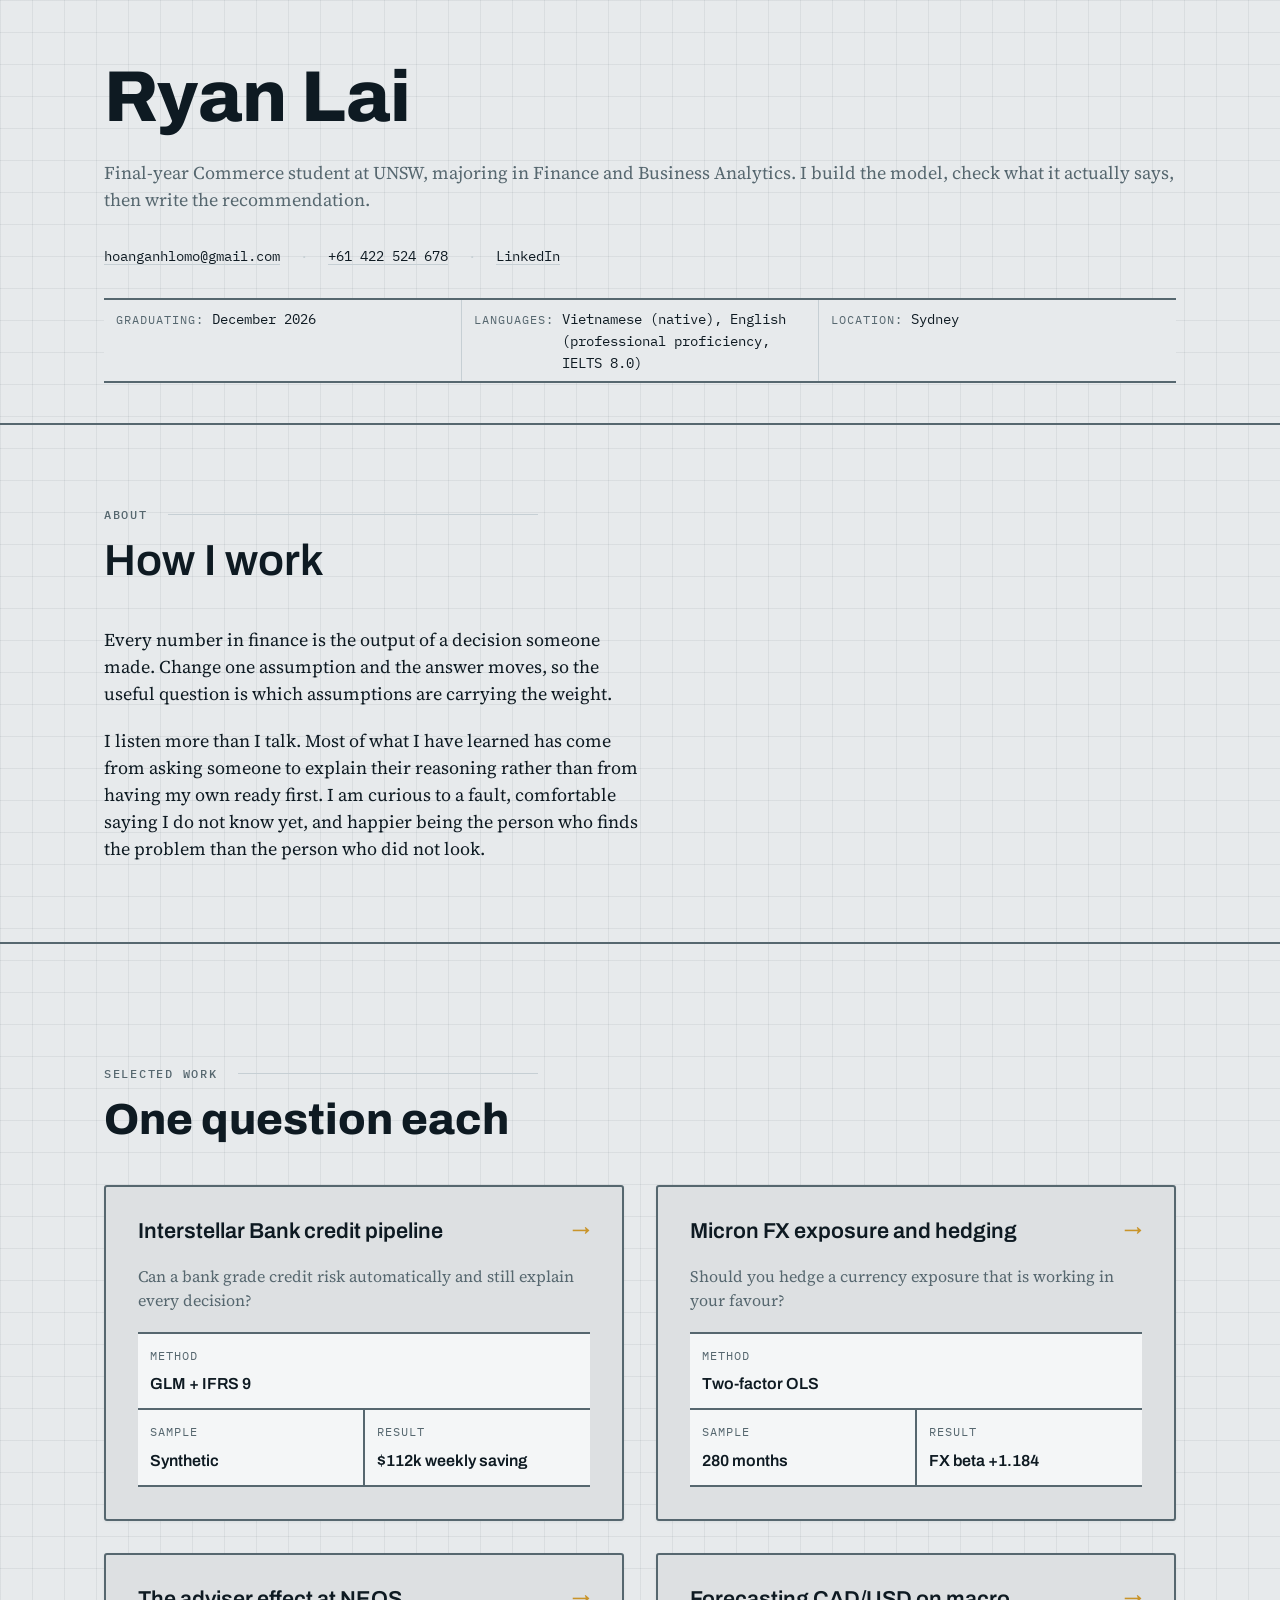
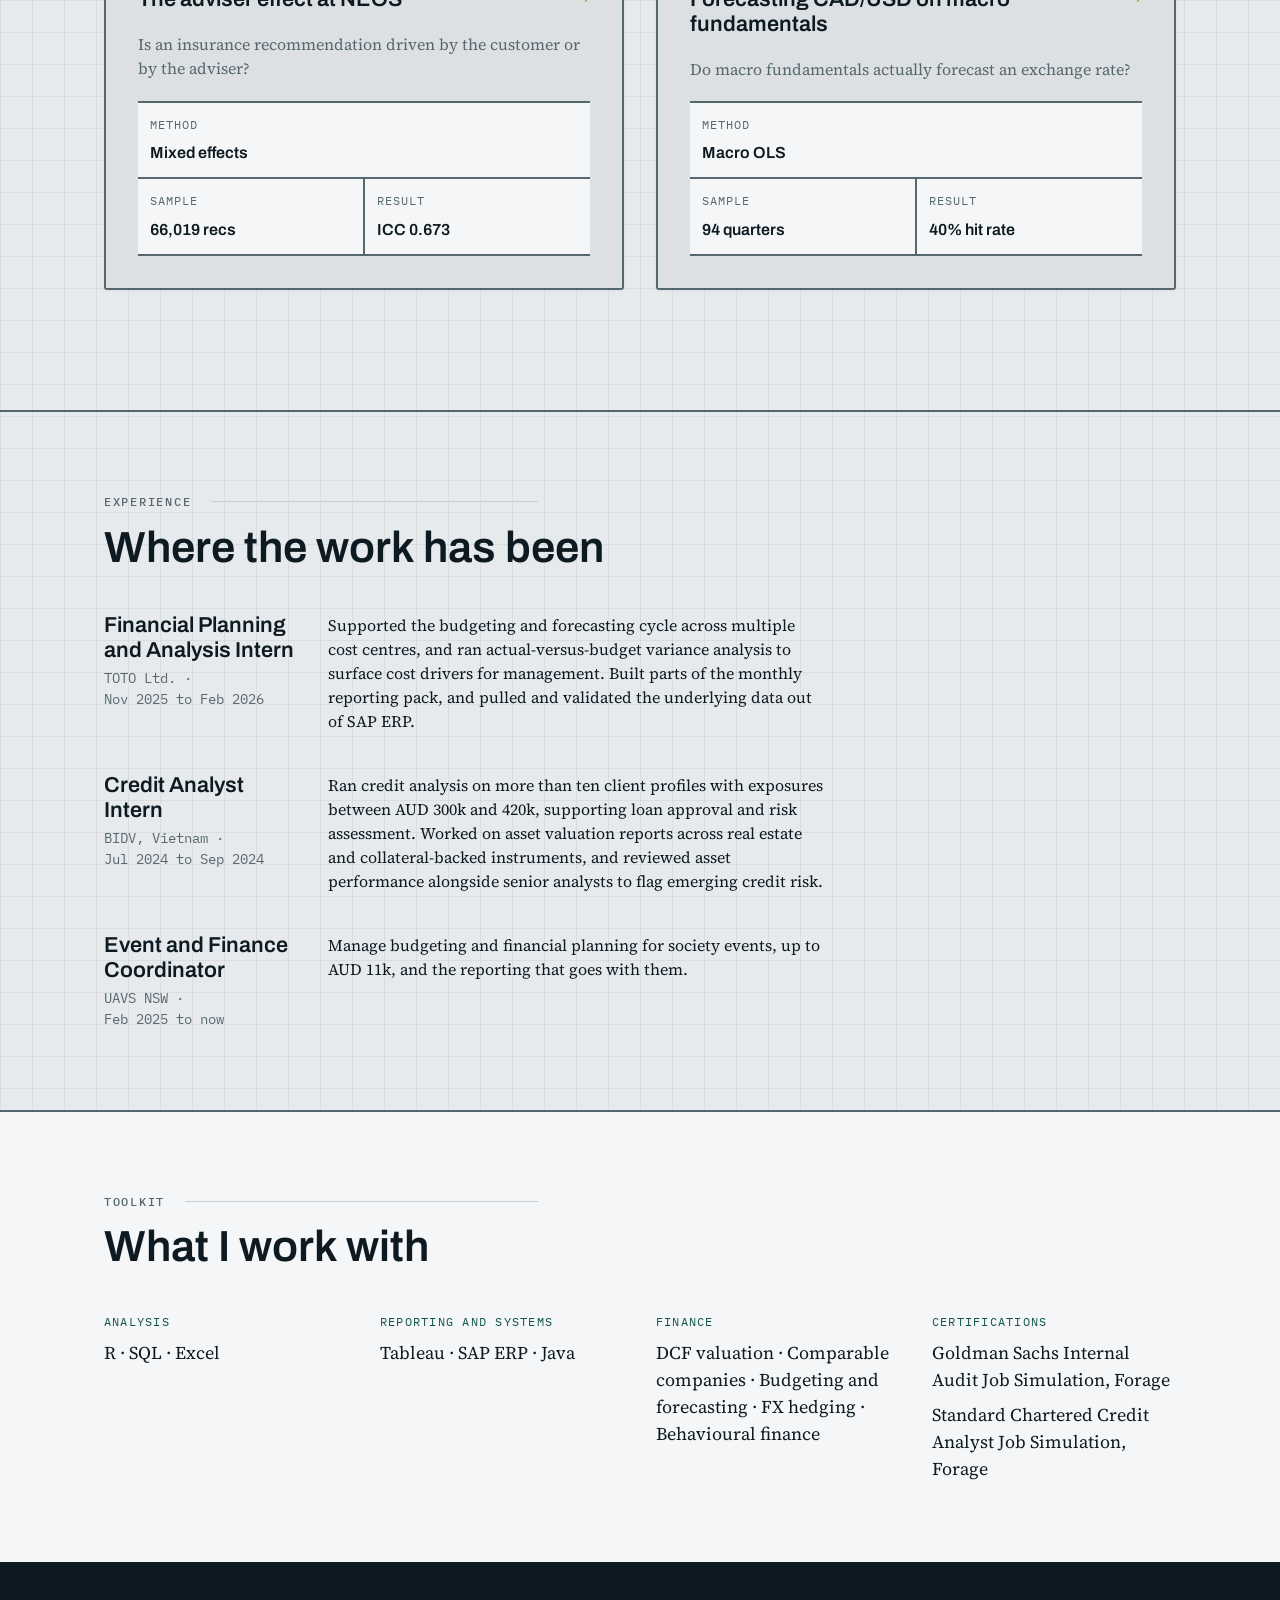
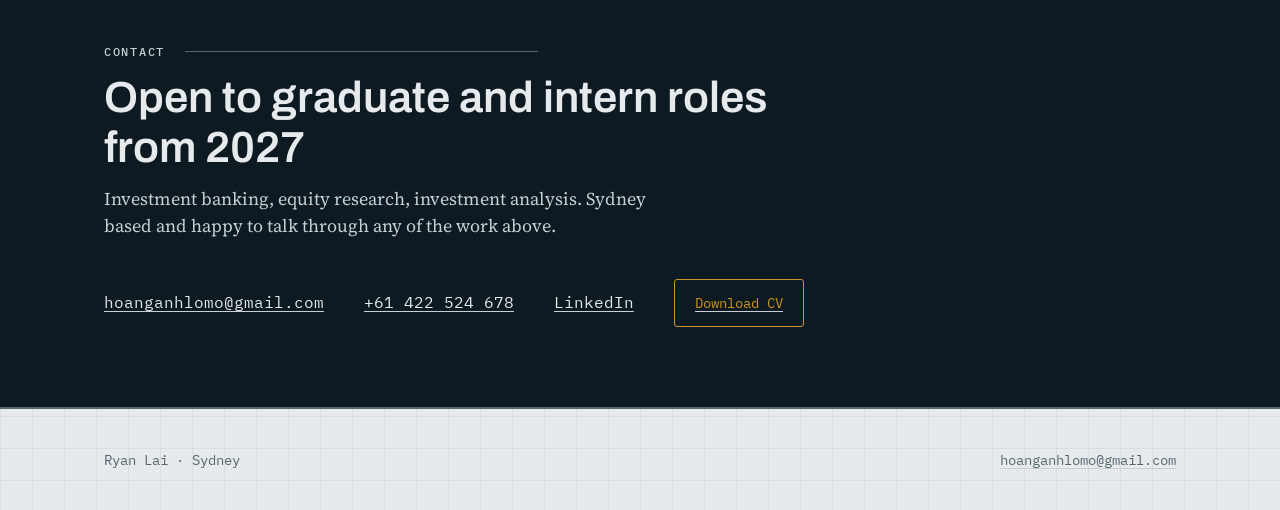
==== commit dc799a97: "remove date" ====
--- a/index.html
+++ b/index.html
@@ -232,7 +232,10 @@
         </div>
         <div class="toolkit-group">
           <p class="toolkit-group__label">Certifications</p>
-          <p class="toolkit-group__items">Goldman Sachs Internal Audit Job Simulation, Forage, Aug 2026 · Standard Chartered Credit Analyst Job Simulation, Forage, Sep 2026</p>
+          <ul class="toolkit-group__list">
+            <li>Goldman Sachs Internal Audit Job Simulation, Forage</li>
+            <li>Standard Chartered Credit Analyst Job Simulation, Forage</li>
+          </ul>
         </div>
       </div>
     </div>
--- a/assets/style.css
+++ b/assets/style.css
@@ -758,6 +758,16 @@
   max-width: none;
 }
 
+.toolkit-group__list {
+  display: grid;
+  gap: var(--space-2);
+  font-size: var(--fs-500);
+  max-width: none;
+  list-style: none;
+  padding: 0;
+  margin: 0;
+}
+
 /* ---------------------------------------------------------------------
    Contact
 --------------------------------------------------------------------- */
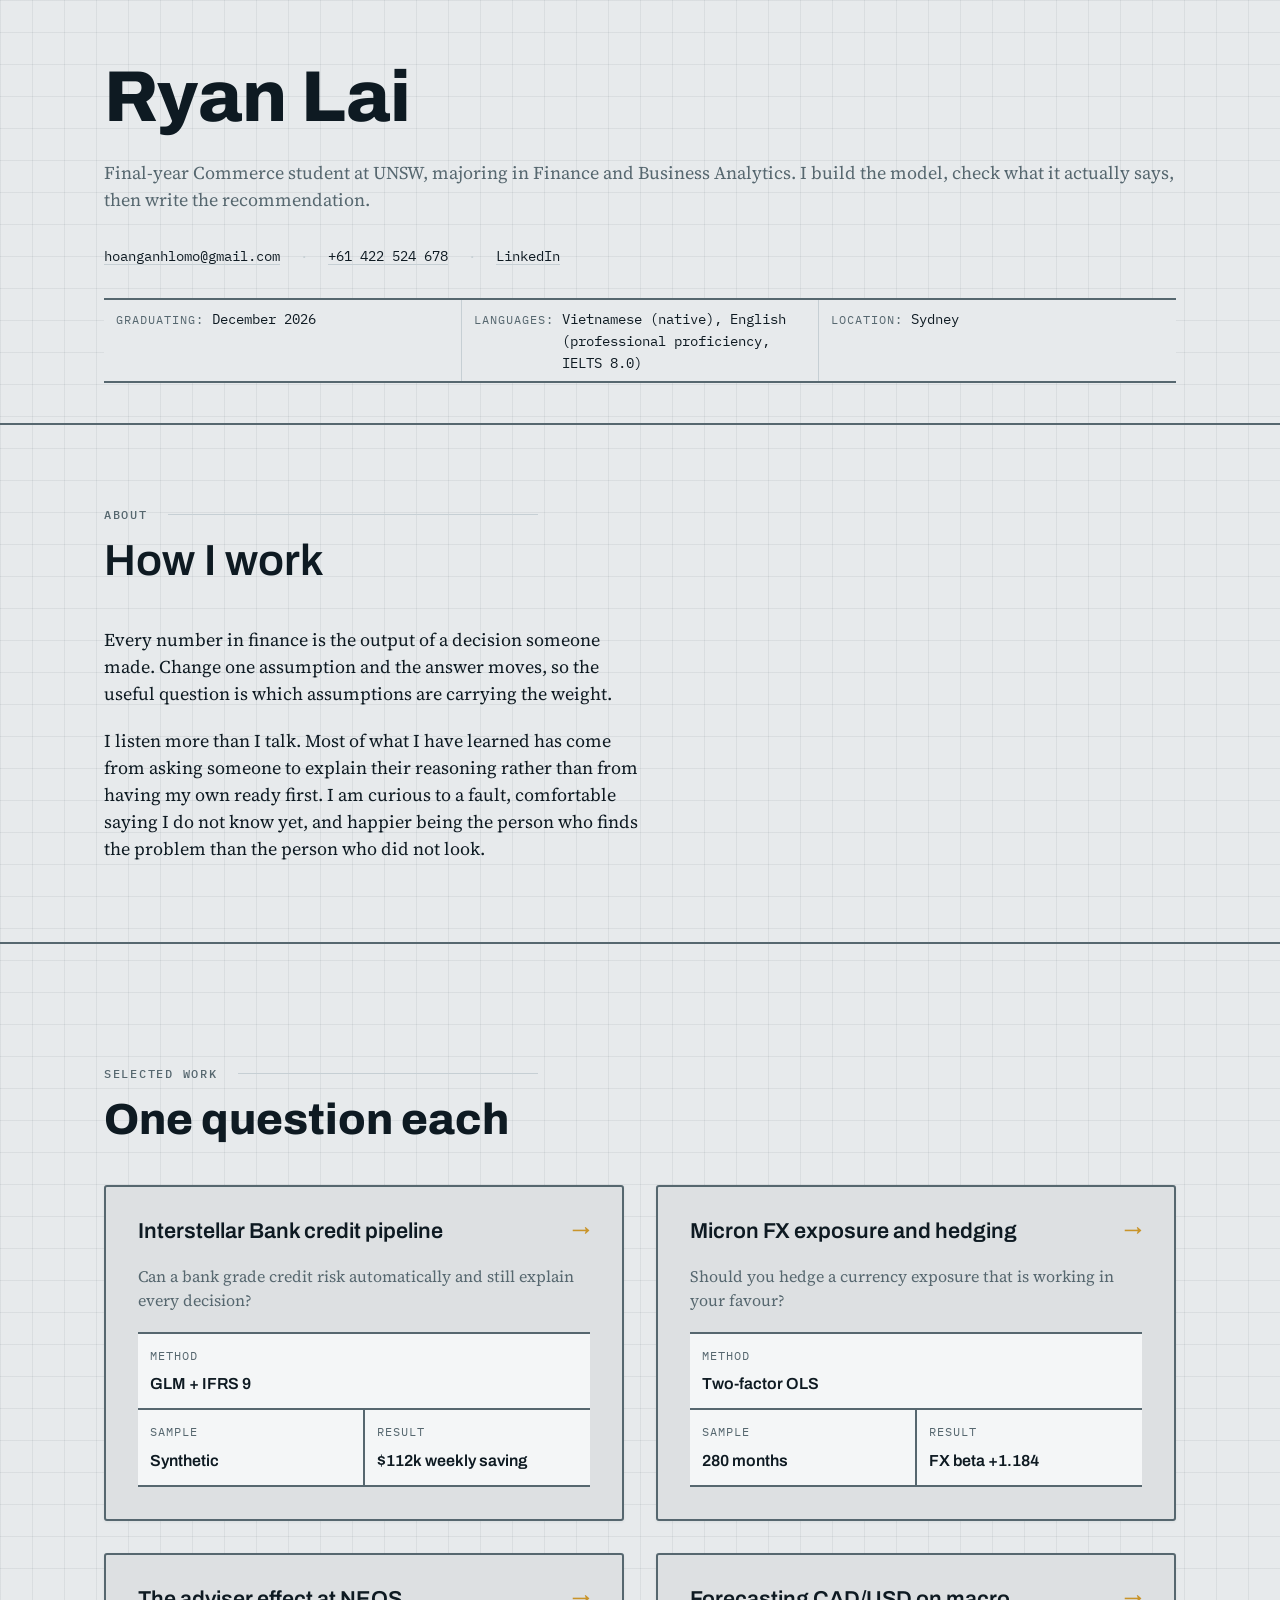
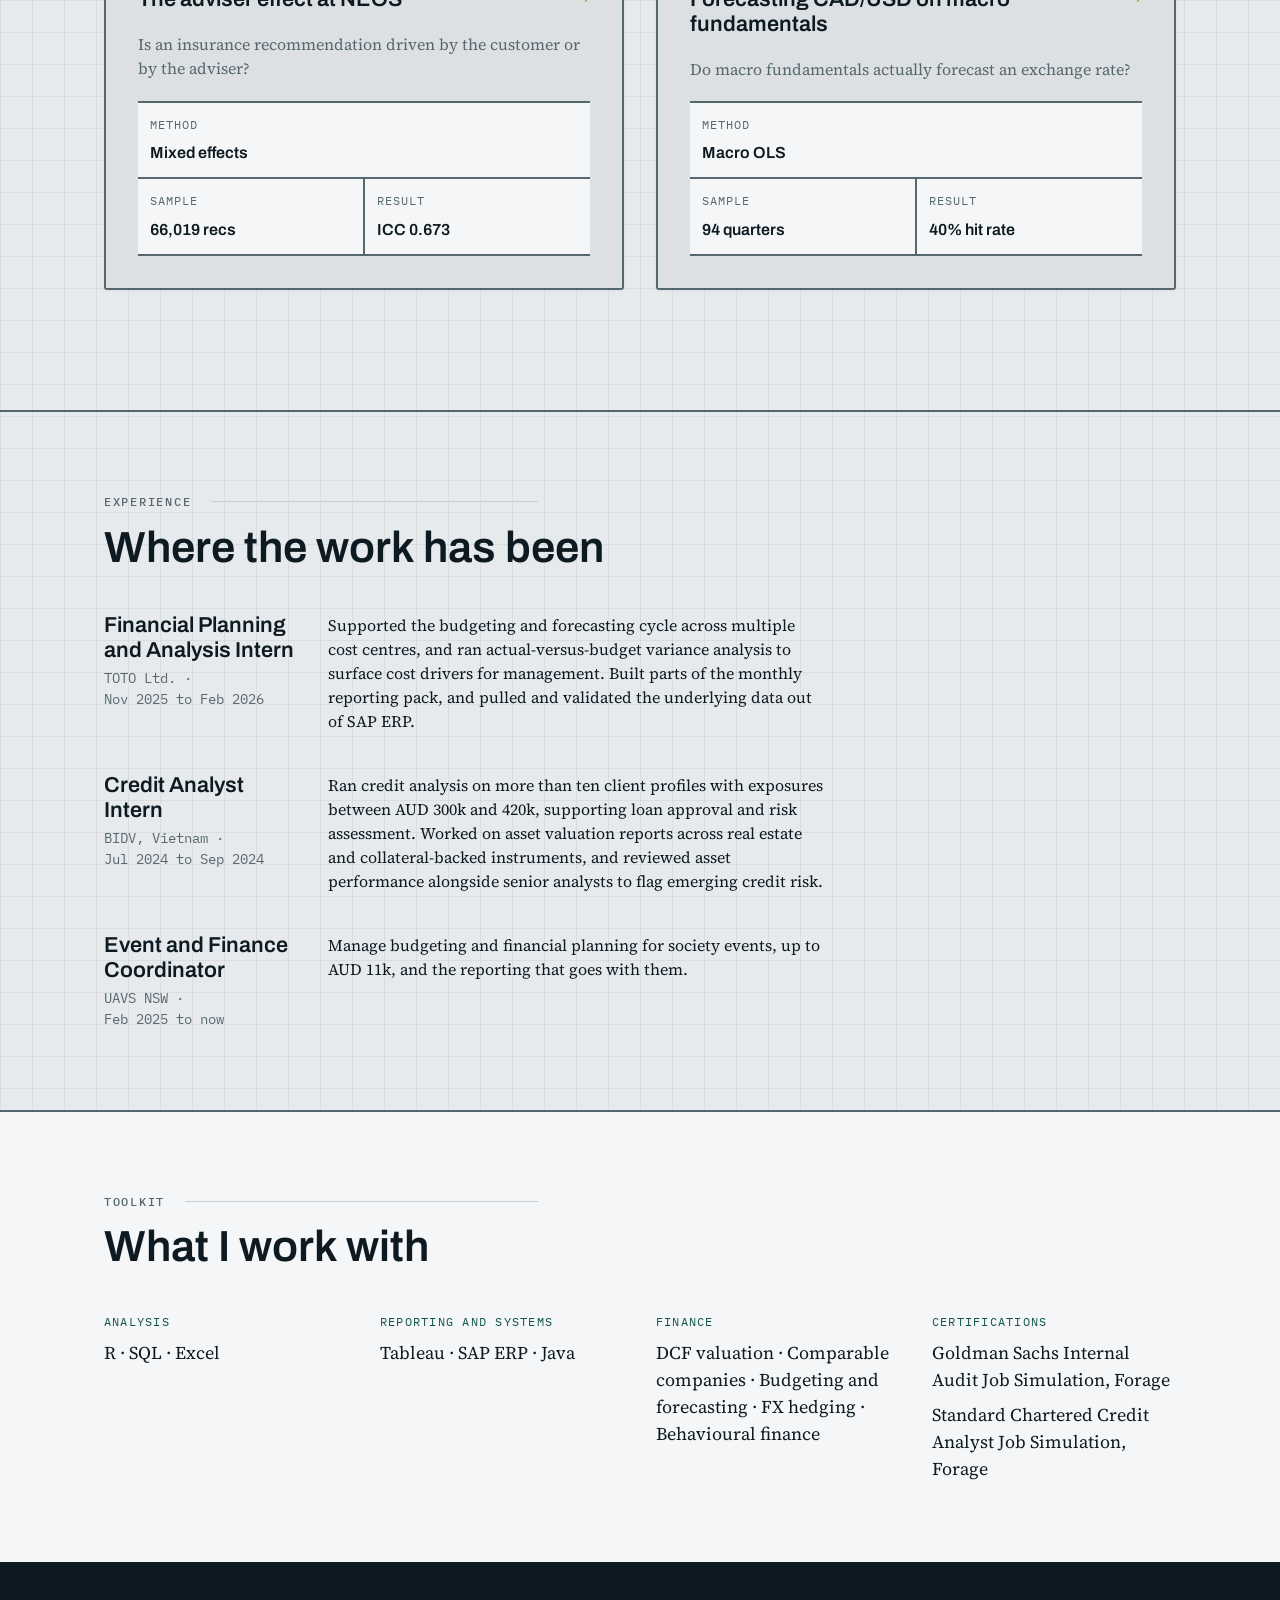
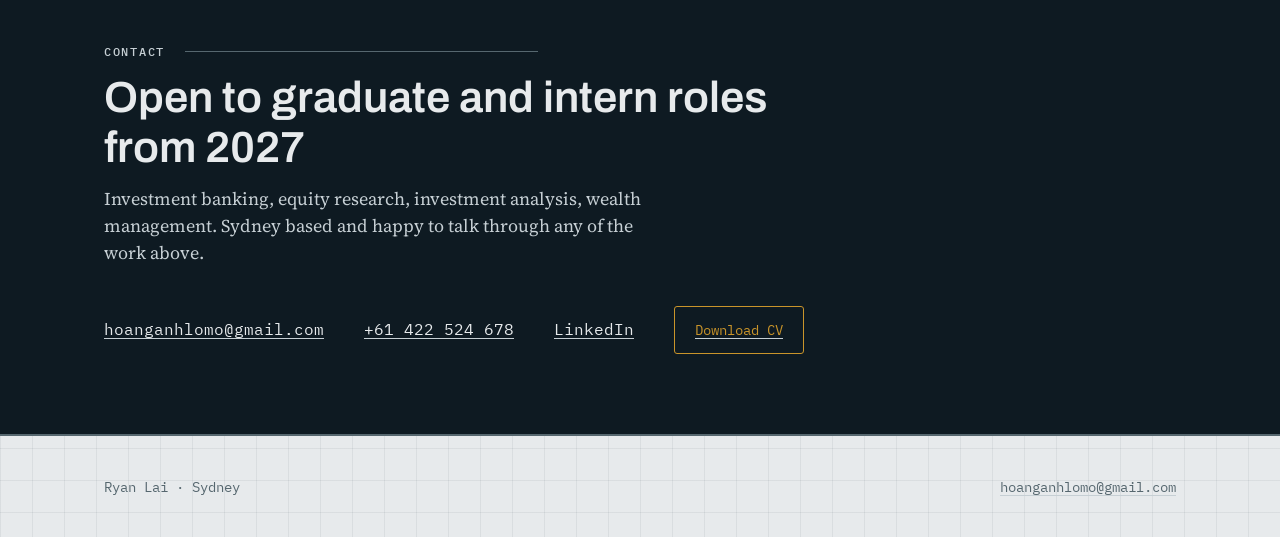
==== commit e3a167f9: "new description" ====
--- a/index.html
+++ b/index.html
@@ -247,8 +247,8 @@
         <p class="eyebrow">Contact</p>
         <h2 id="contact-heading">Open to graduate and intern roles from 2027</h2>
         <p class="section-head__lede">
-          Investment banking, equity research, investment analysis. Sydney based and happy to
-          talk through any of the work above.
+          Investment banking, equity research, investment analysis, wealth management. Sydney
+          based and happy to talk through any of the work above.
         </p>
       </div>
       <ul class="contact-methods">
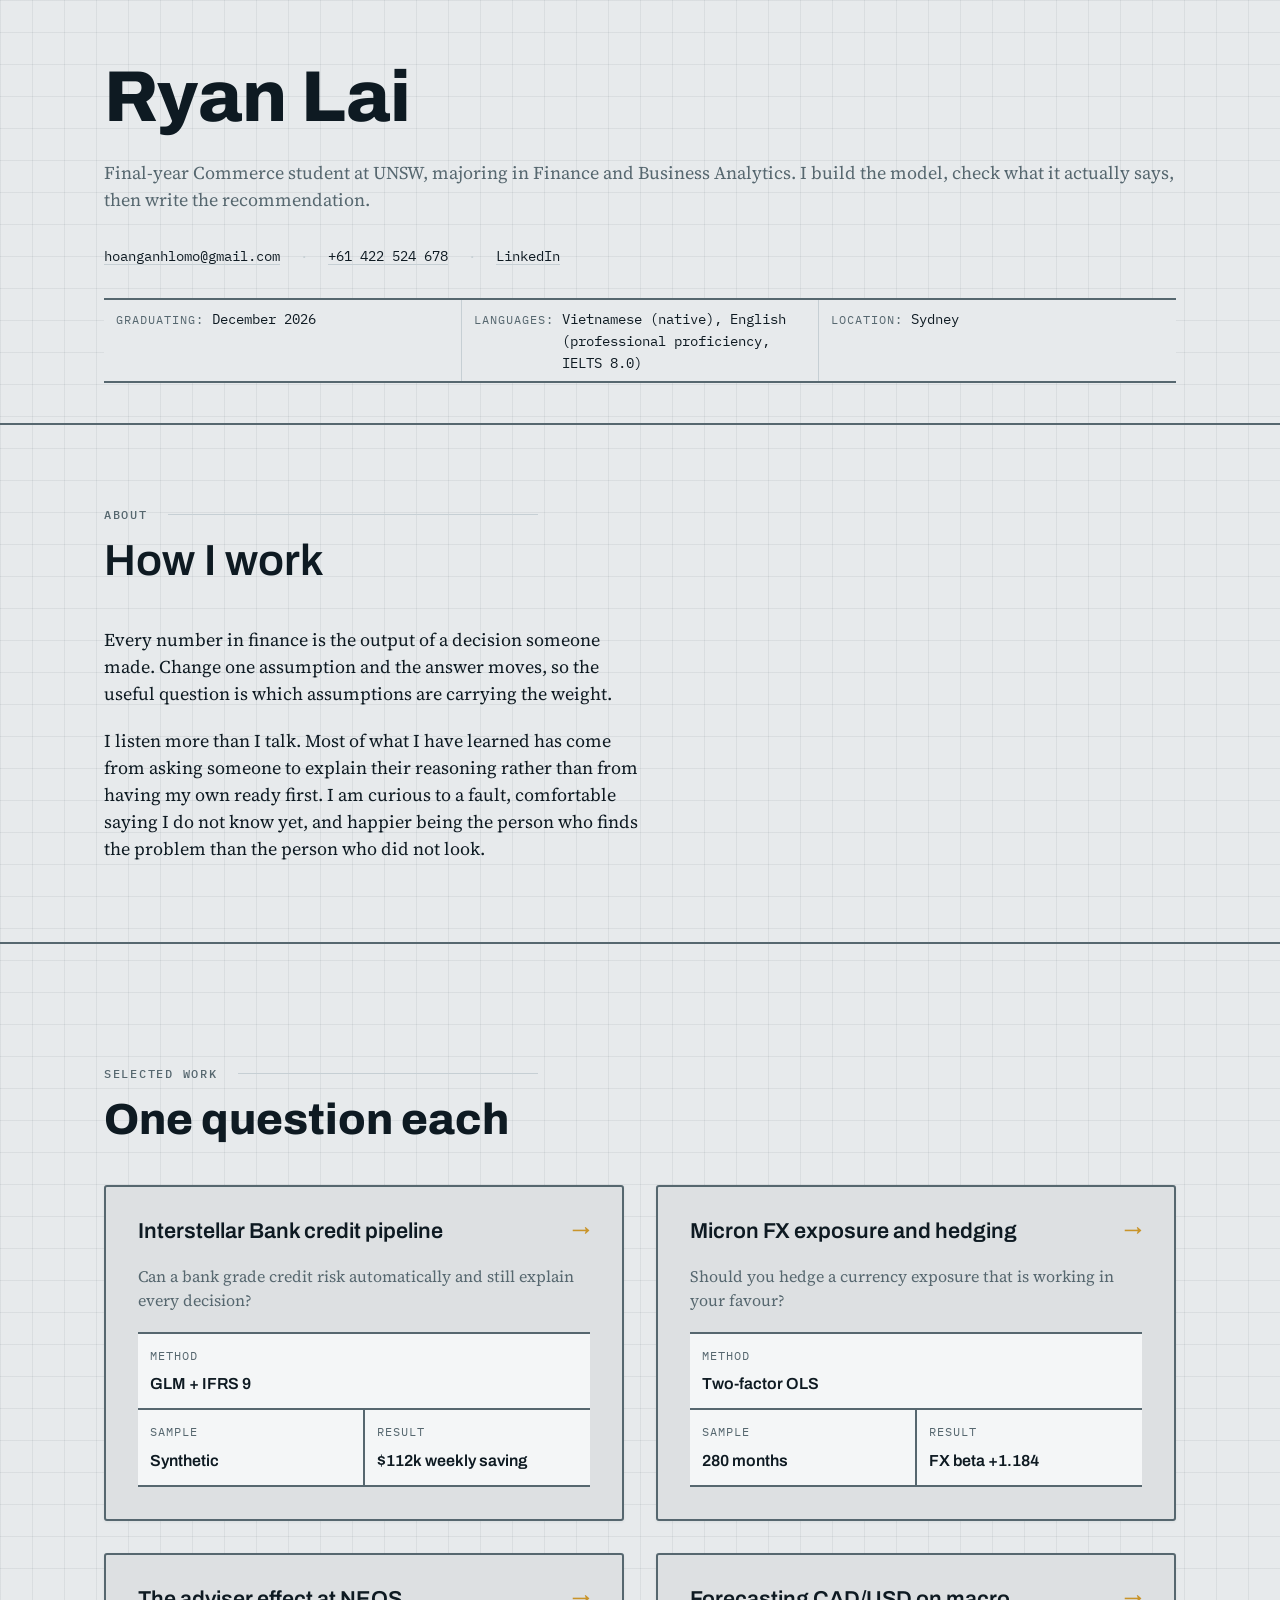
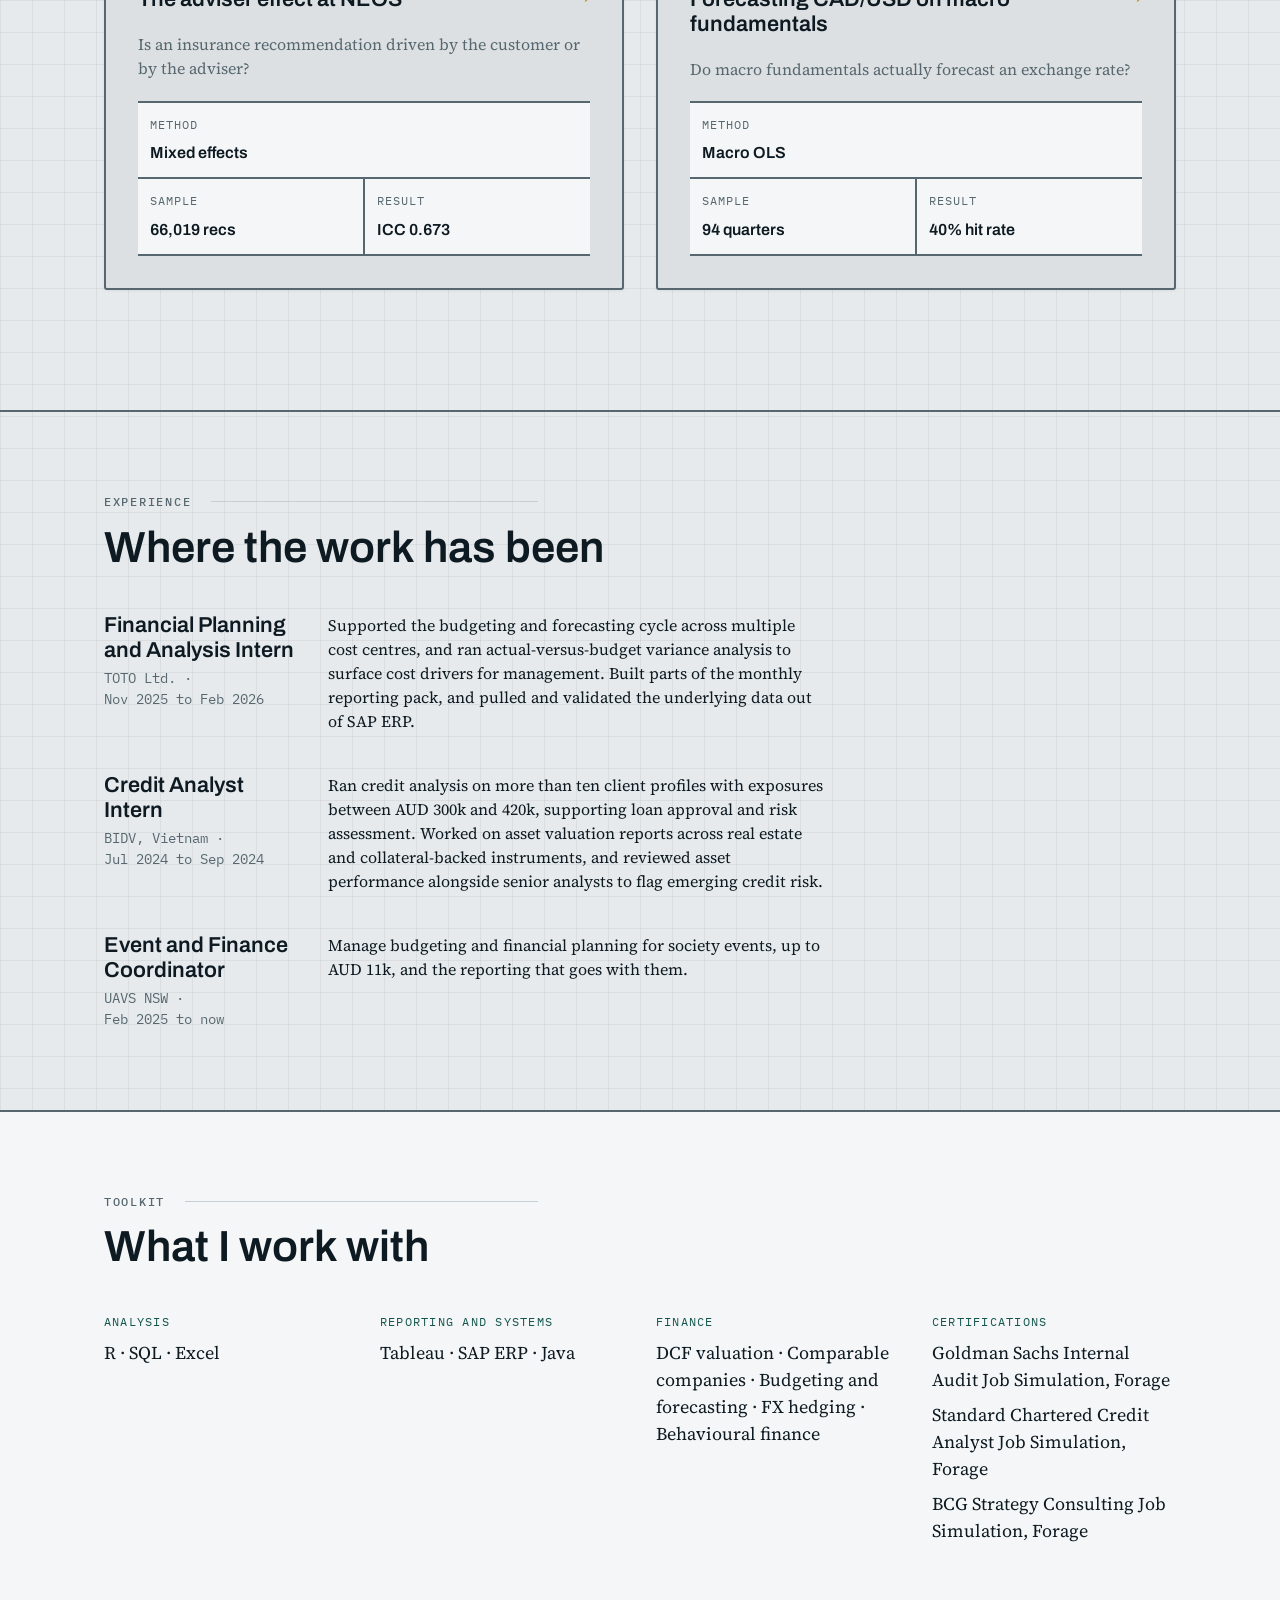
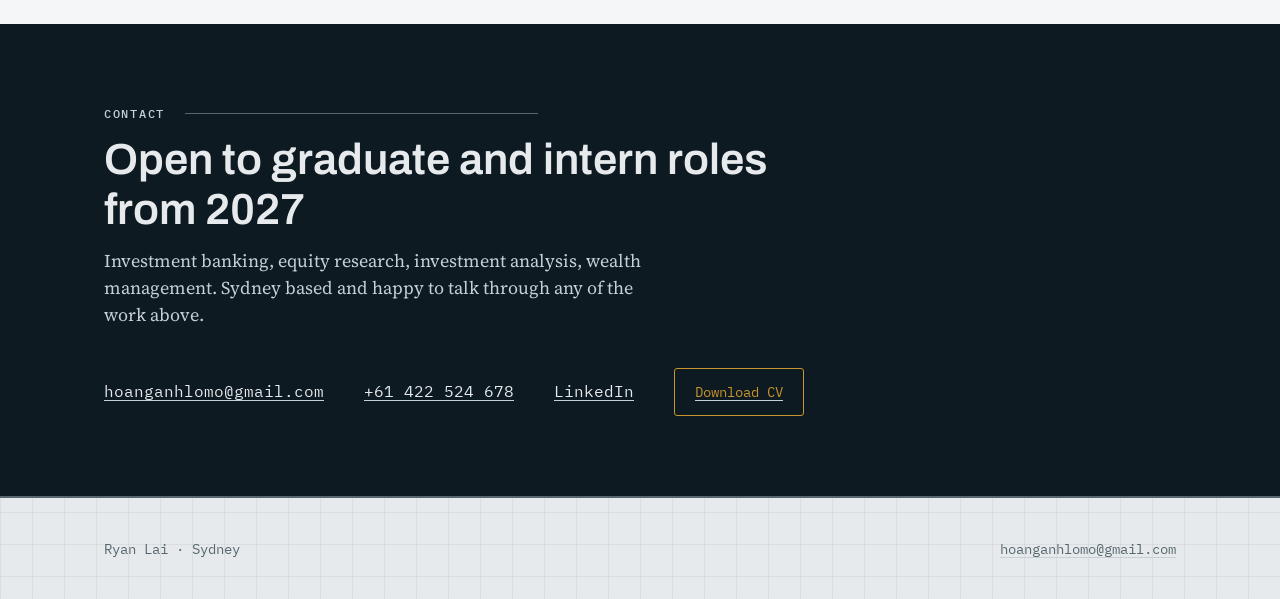
==== commit 494094a4: "add new cert" ====
--- a/index.html
+++ b/index.html
@@ -235,6 +235,7 @@
           <ul class="toolkit-group__list">
             <li>Goldman Sachs Internal Audit Job Simulation, Forage</li>
             <li>Standard Chartered Credit Analyst Job Simulation, Forage</li>
+            <li>BCG Strategy Consulting Job Simulation, Forage</li>
           </ul>
         </div>
       </div>
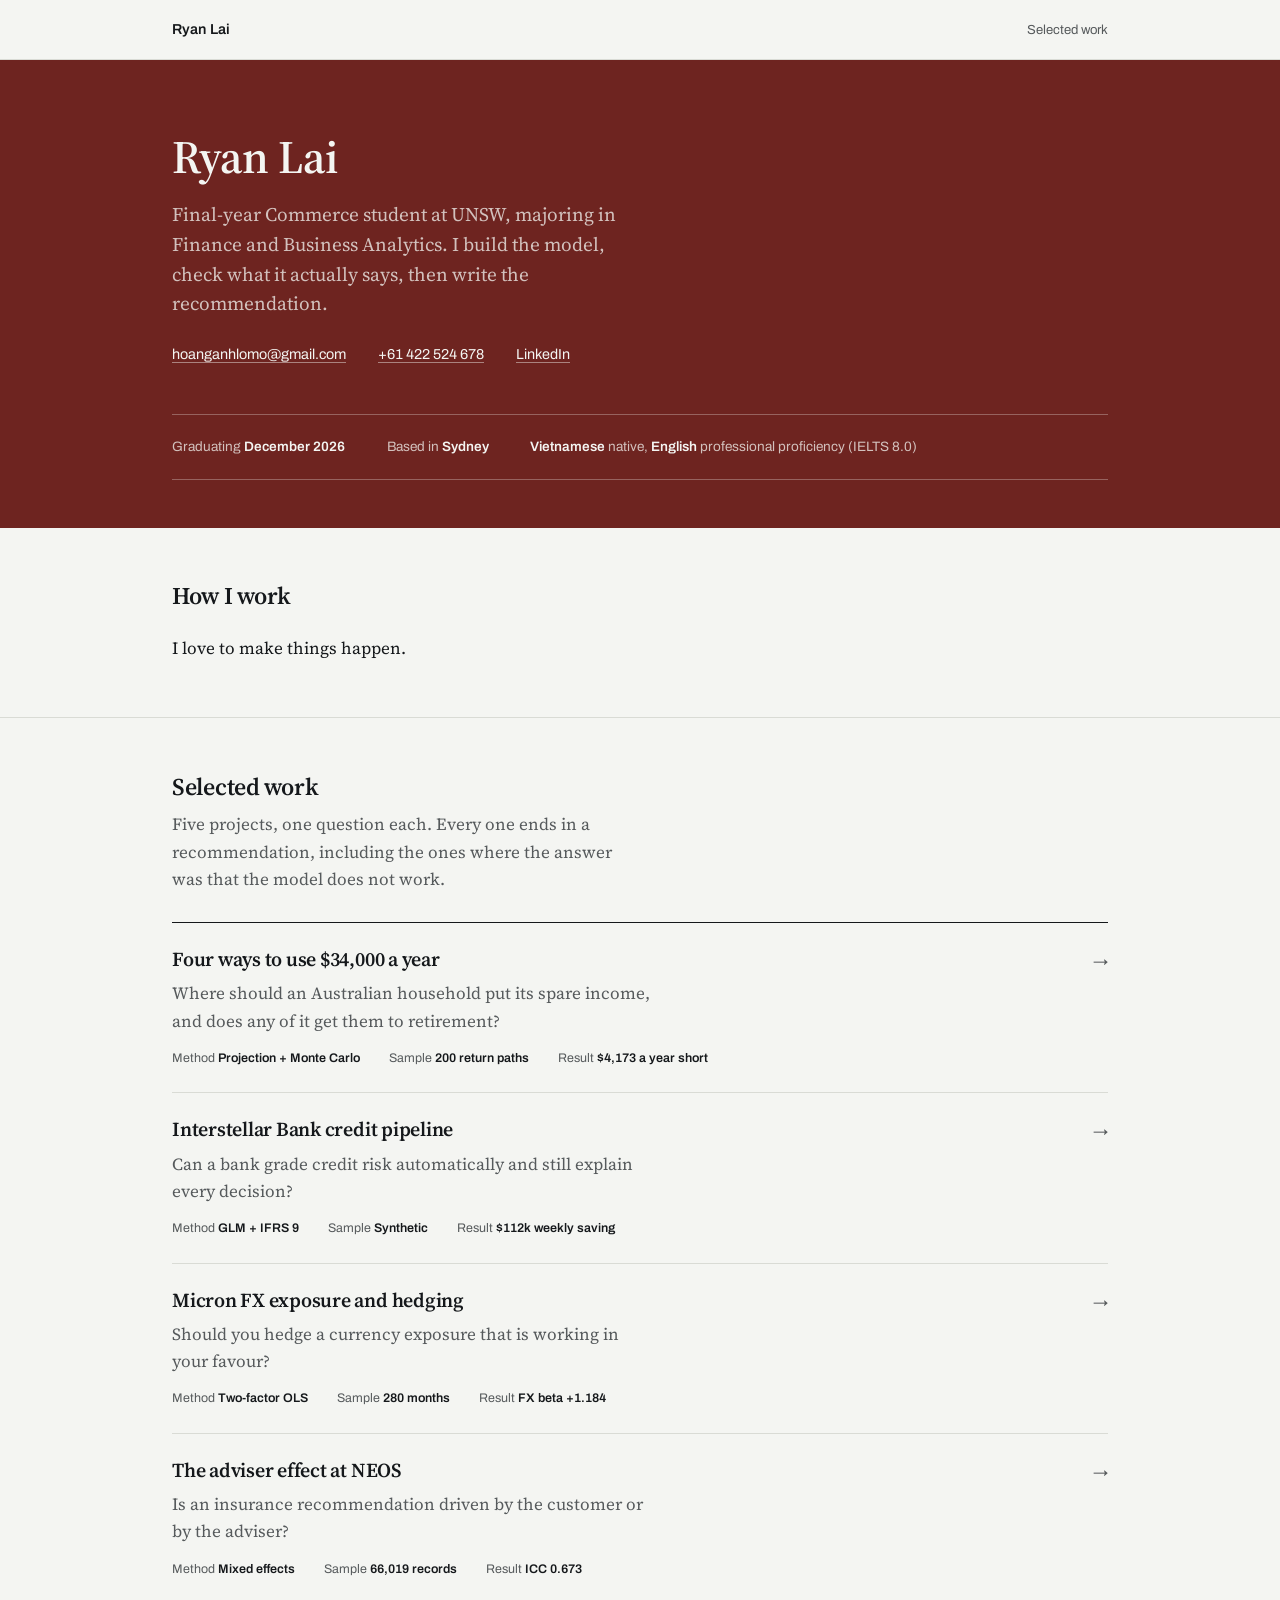
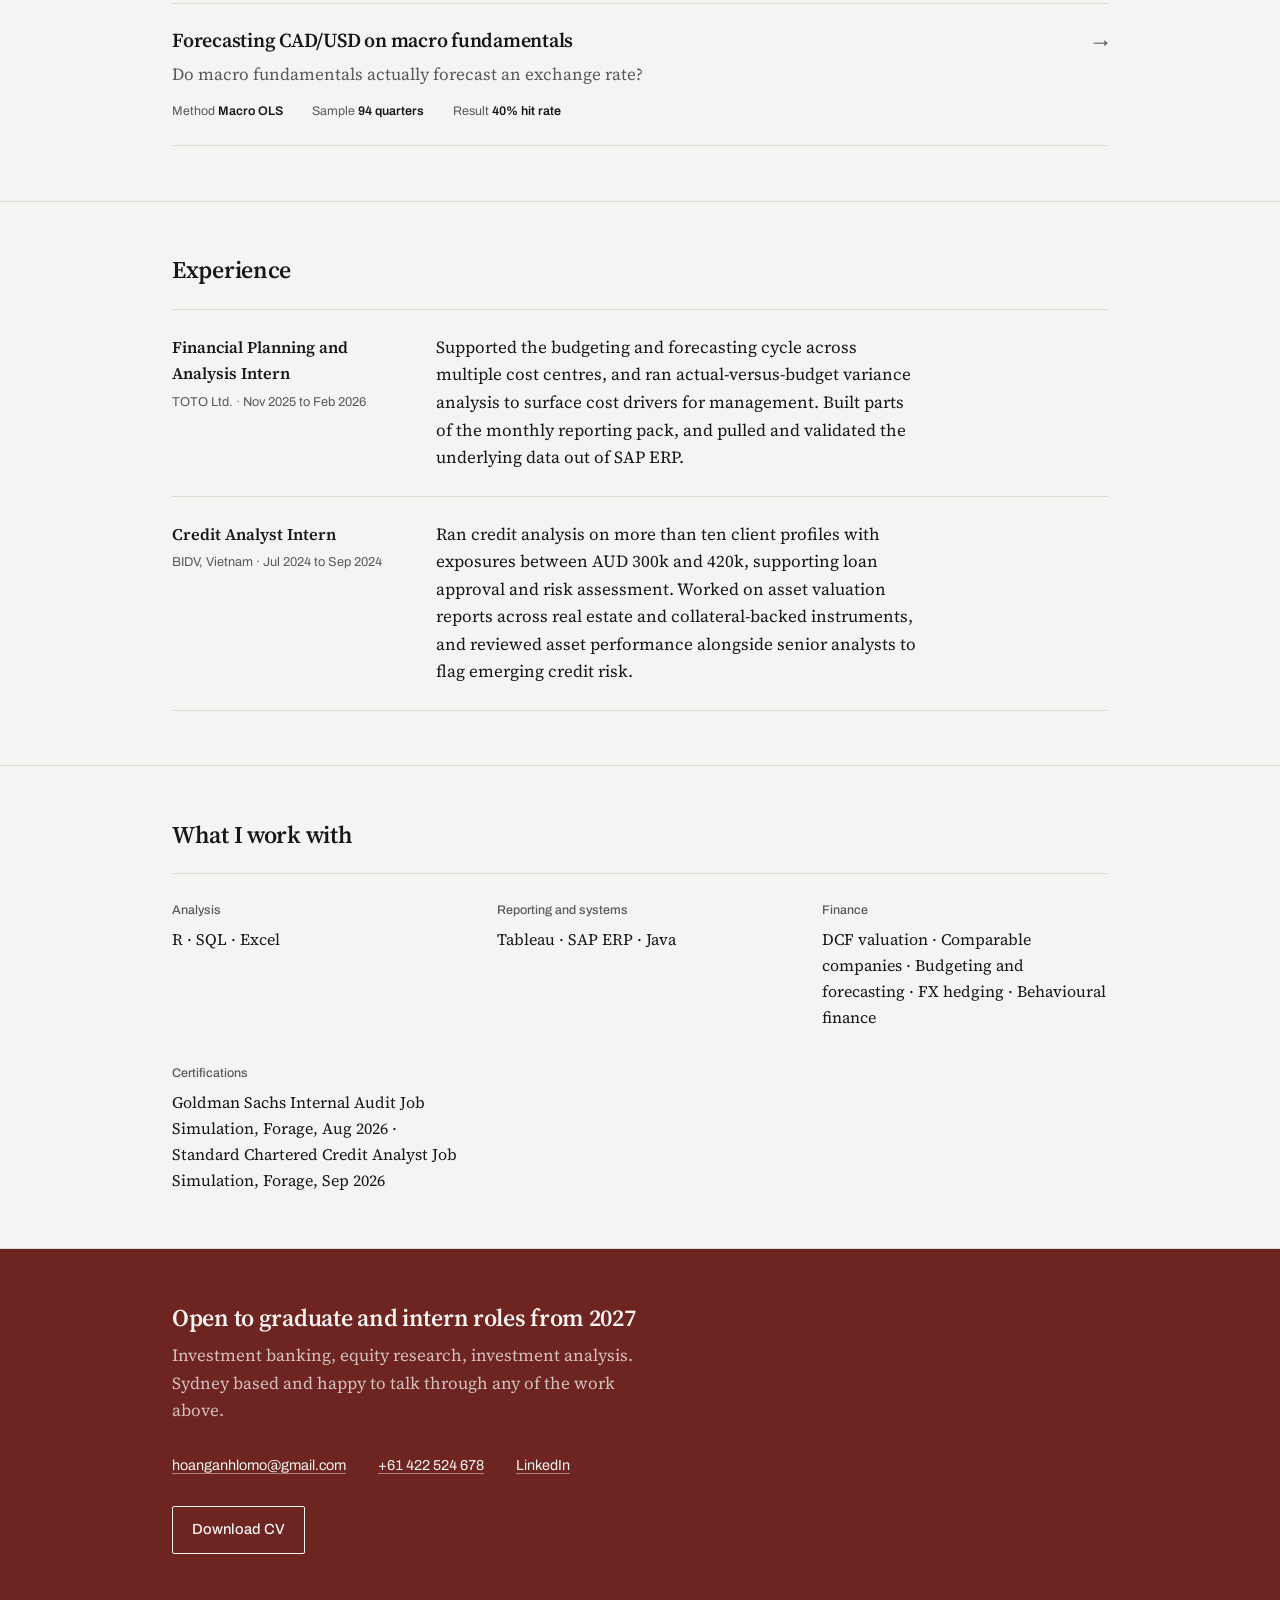
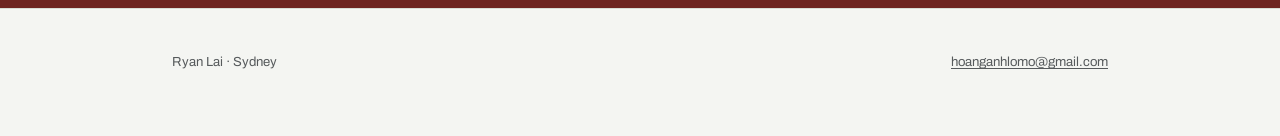
==== commit 460bd6c0: "add wealth manangment model" ====
--- a/index.html
+++ b/index.html
@@ -1,292 +1,198 @@
 <!DOCTYPE html>
 <html lang="en-AU">
 <head>
-<meta charset="UTF-8">
-<meta name="viewport" content="width=device-width, initial-scale=1.0">
+<meta charset="utf-8">
+<meta name="viewport" content="width=device-width, initial-scale=1">
 <title>Ryan Lai, Finance and Business Analytics</title>
-<meta name="description" content="Ryan Lai, final-year Commerce student at UNSW majoring in Finance and Business Analytics. FX hedging, adviser behaviour and macro forecasting projects.">
+<meta name="description" content="Ryan Lai, final-year Commerce student at UNSW majoring in Finance and Business Analytics. Retirement modelling, credit risk, FX hedging, adviser behaviour and macro forecasting.">
 <meta property="og:type" content="website">
 <meta property="og:title" content="Ryan Lai, Finance and Business Analytics">
-<meta property="og:description" content="Final-year Commerce student at UNSW majoring in Finance and Business Analytics. FX hedging, adviser behaviour and macro forecasting projects.">
+<meta property="og:description" content="Final-year Commerce student at UNSW majoring in Finance and Business Analytics. Five projects, each written up with the method and the result.">
 <meta property="og:url" content="https://ryanlaifinance.github.io/">
 <meta property="og:image" content="https://ryanlaifinance.github.io/assets/og-image.png">
 <meta name="twitter:card" content="summary_large_image">
 <meta name="twitter:title" content="Ryan Lai, Finance and Business Analytics">
-<meta name="twitter:description" content="Final-year Commerce student at UNSW majoring in Finance and Business Analytics. FX hedging, adviser behaviour and macro forecasting projects.">
+<meta name="twitter:description" content="Final-year Commerce student at UNSW majoring in Finance and Business Analytics. Five projects, each written up with the method and the result.">
 <meta name="twitter:image" content="https://ryanlaifinance.github.io/assets/og-image.png">
-<link rel="icon" href="data:image/svg+xml,%3Csvg%20xmlns='http://www.w3.org/2000/svg'%20viewBox='0%200%2064%2064'%3E%3Crect%20width='64'%20height='64'%20rx='14'%20fill='%2314554e'/%3E%3Ctext%20x='32'%20y='44'%20font-family='Arial,%20Helvetica,%20sans-serif'%20font-size='34'%20font-weight='700'%20fill='%23e7eaec'%20text-anchor='middle'%3ER%3C/text%3E%3C/svg%3E">
+<link rel="icon" href="data:image/svg+xml,%3Csvg xmlns='http://www.w3.org/2000/svg' viewBox='0 0 32 32'%3E%3Crect width='32' height='32' rx='5' fill='%231F4D42'/%3E%3Ctext x='16' y='22' font-family='Georgia,serif' font-size='18' font-weight='600' fill='%23F4F5F2' text-anchor='middle'%3ER%3C/text%3E%3C/svg%3E">
 <link rel="preconnect" href="https://fonts.googleapis.com">
 <link rel="preconnect" href="https://fonts.gstatic.com" crossorigin>
-<link href="https://fonts.googleapis.com/css2?family=Archivo:wght@500;600;700;800&family=Source+Serif+4:opsz,wght@8..60,400;8..60,600&family=IBM+Plex+Mono:wght@400;500;600&display=swap" rel="stylesheet">
+<link href="https://fonts.googleapis.com/css2?family=Archivo:wght@400;500;600&family=Source+Serif+4:opsz,wght@8..60,400;8..60,600&display=swap" rel="stylesheet">
 <link rel="stylesheet" href="assets/style.css">
 </head>
 <body>
-<a class="skip-link" href="#main">Skip to content</a>
 
-<header class="hero">
-  <div class="wrap hero__inner">
-    <div class="hero__content">
-      <h1 class="hero__name">Ryan Lai</h1>
-      <p class="hero__role">
-        Final-year Commerce student at UNSW, majoring in Finance and Business Analytics.
-        I build the model, check what it actually says, then write the recommendation.
-      </p>
-      <ul class="contact-chips">
-        <li><a href="mailto:hoanganhlomo@gmail.com">hoanganhlomo@gmail.com</a></li>
-        <li><a href="tel:+61422524678">+61 422 524 678</a></li>
-        <li><a href="https://www.linkedin.com/in/thai-hoang-anh-lai-b967682b0/">LinkedIn</a></li>
-      </ul>
-    </div>
+<a class="skip" href="#main">Skip to content</a>
+
+<nav><div class="wrap">
+  <span class="name">Ryan Lai</span>
+  <a class="back" href="#work">Selected work</a>
+</div></nav>
+
+<header class="band"><div class="wrap">
+  <h1>Ryan Lai</h1>
+  <p class="standfirst">Final-year Commerce student at UNSW, majoring in Finance and Business Analytics. I build the model, check what it actually says, then write the recommendation.</p>
+
+  <ul class="links">
+    <li><a href="mailto:hoanganhlomo@gmail.com">hoanganhlomo@gmail.com</a></li>
+    <li><a href="tel:+61422524678">+61 422 524 678</a></li>
+    <li><a href="https://www.linkedin.com/in/thai-hoang-anh-lai-b967682b0/">LinkedIn</a></li>
+  </ul>
+
+  <div class="meta">
+    <div>Graduating <b>December 2026</b></div>
+    <div>Based in <b>Sydney</b></div>
+    <div><b>Vietnamese</b> native, <b>English</b> professional proficiency (IELTS 8.0)</div>
   </div>
-</header>
+</div></header>
 
 <main id="main">
 
-  <section class="section facts" aria-label="Key facts">
-    <div class="wrap">
-      <dl class="data-strip">
+  <section aria-labelledby="about-h"><div class="wrap">
+    <h2 id="about-h">How I work</h2>
+    <div class="copy">
+      <p>I love to make things happen.</p>
+    </div>
+  </div></section>
+
+  <section id="work" aria-labelledby="work-h"><div class="wrap">
+    <h2 id="work-h">Selected work</h2>
+    <p class="intro">Five projects, one question each. Every one ends in a recommendation, including the ones where the answer was that the model does not work.</p>
+
+    <div class="work-list">
+
+      <a class="work-item" href="work/wealth-management-case-study.html">
+        <div class="work-head">
+          <h3 class="work-title">Four ways to use $34,000 a year</h3>
+          <span class="work-arrow" aria-hidden="true">&rarr;</span>
+        </div>
+        <p class="work-q">Where should an Australian household put its spare income, and does any of it get them to retirement?</p>
+        <div class="work-meta">
+          <span>Method <b>Projection + Monte Carlo</b></span>
+          <span>Sample <b>200 return paths</b></span>
+          <span>Result <b>$4,173 a year short</b></span>
+        </div>
+      </a>
+
+      <a class="work-item" href="work/interstellar-credit-pipeline.html">
+        <div class="work-head">
+          <h3 class="work-title">Interstellar Bank credit pipeline</h3>
+          <span class="work-arrow" aria-hidden="true">&rarr;</span>
+        </div>
+        <p class="work-q">Can a bank grade credit risk automatically and still explain every decision?</p>
+        <div class="work-meta">
+          <span>Method <b>GLM + IFRS 9</b></span>
+          <span>Sample <b>Synthetic</b></span>
+          <span>Result <b>$112k weekly saving</b></span>
+        </div>
+      </a>
+
+      <a class="work-item" href="work/micron-fx.html">
+        <div class="work-head">
+          <h3 class="work-title">Micron FX exposure and hedging</h3>
+          <span class="work-arrow" aria-hidden="true">&rarr;</span>
+        </div>
+        <p class="work-q">Should you hedge a currency exposure that is working in your favour?</p>
+        <div class="work-meta">
+          <span>Method <b>Two-factor OLS</b></span>
+          <span>Sample <b>280 months</b></span>
+          <span>Result <b>FX beta +1.184</b></span>
+        </div>
+      </a>
+
+      <a class="work-item" href="work/neos-adviser-effect.html">
+        <div class="work-head">
+          <h3 class="work-title">The adviser effect at NEOS</h3>
+          <span class="work-arrow" aria-hidden="true">&rarr;</span>
+        </div>
+        <p class="work-q">Is an insurance recommendation driven by the customer or by the adviser?</p>
+        <div class="work-meta">
+          <span>Method <b>Mixed effects</b></span>
+          <span>Sample <b>66,019 records</b></span>
+          <span>Result <b>ICC 0.673</b></span>
+        </div>
+      </a>
+
+      <a class="work-item" href="work/cad-usd-forecasting.html">
+        <div class="work-head">
+          <h3 class="work-title">Forecasting CAD/USD on macro fundamentals</h3>
+          <span class="work-arrow" aria-hidden="true">&rarr;</span>
+        </div>
+        <p class="work-q">Do macro fundamentals actually forecast an exchange rate?</p>
+        <div class="work-meta">
+          <span>Method <b>Macro OLS</b></span>
+          <span>Sample <b>94 quarters</b></span>
+          <span>Result <b>40% hit rate</b></span>
+        </div>
+      </a>
+
+    </div>
+  </div></section>
+
+  <section aria-labelledby="exp-h"><div class="wrap">
+    <h2 id="exp-h">Experience</h2>
+    <div class="roles">
+
+      <article class="role">
         <div>
-          <dt>Graduating</dt>
-          <dd>December <span class="figure">2026</span></dd>
+          <h3>Financial Planning and Analysis Intern</h3>
+          <p class="org">TOTO Ltd. &middot; Nov 2025 to Feb 2026</p>
         </div>
+        <p>Supported the budgeting and forecasting cycle across multiple cost centres, and ran actual-versus-budget variance analysis to surface cost drivers for management. Built parts of the monthly reporting pack, and pulled and validated the underlying data out of SAP ERP.</p>
+      </article>
+
+      <article class="role">
         <div>
-          <dt>Languages</dt>
-          <dd>Vietnamese (native), English (professional proficiency, IELTS 8.0)</dd>
+          <h3>Credit Analyst Intern</h3>
+          <p class="org">BIDV, Vietnam &middot; Jul 2024 to Sep 2024</p>
         </div>
-        <div>
-          <dt>Location</dt>
-          <dd>Sydney</dd>
-        </div>
-      </dl>
+        <p>Ran credit analysis on more than ten client profiles with exposures between AUD 300k and 420k, supporting loan approval and risk assessment. Worked on asset valuation reports across real estate and collateral-backed instruments, and reviewed asset performance alongside senior analysts to flag emerging credit risk.</p>
+      </article>
+
     </div>
-  </section>
+  </div></section>
 
-  <section class="section about" aria-labelledby="about-heading">
-    <div class="wrap">
-      <div class="section-head">
-        <p class="eyebrow">About</p>
-        <h2 id="about-heading">How I work</h2>
+  <section aria-labelledby="kit-h"><div class="wrap">
+    <h2 id="kit-h">What I work with</h2>
+    <div class="kit">
+      <div>
+        <h3>Analysis</h3>
+        <p>R &middot; SQL &middot; Excel</p>
       </div>
-      <div class="prose">
-        <p>
-          Every number in finance is the output of a decision someone made. Change one
-          assumption and the answer moves, so the useful question is which assumptions are
-          carrying the weight.
-        </p>
-        <p>
-          I listen more than I talk. Most of what I have learned has come from asking someone
-          to explain their reasoning rather than from having my own ready first. I am curious
-          to a fault, comfortable saying I do not know yet, and happier being the person who
-          finds the problem than the person who did not look.
-        </p>
+      <div>
+        <h3>Reporting and systems</h3>
+        <p>Tableau &middot; SAP ERP &middot; Java</p>
+      </div>
+      <div>
+        <h3>Finance</h3>
+        <p>DCF valuation &middot; Comparable companies &middot; Budgeting and forecasting &middot; FX hedging &middot; Behavioural finance</p>
+      </div>
+      <div>
+        <h3>Certifications</h3>
+        <p>Goldman Sachs Internal Audit Job Simulation, Forage, Aug 2026 &middot; Standard Chartered Credit Analyst Job Simulation, Forage, Sep 2026</p>
       </div>
     </div>
-  </section>
+  </div></section>
 
-  <section class="section work" aria-labelledby="work-heading">
-    <div class="wrap">
-      <div class="section-head">
-        <p class="eyebrow">Selected work</p>
-        <h2 id="work-heading">One question each</h2>
-      </div>
-      <div class="card-grid">
-        <a class="card" href="work/interstellar-credit-pipeline.html">
-          <h3 class="card__title">Interstellar Bank credit pipeline <span class="card__cue" aria-hidden="true">&rarr;</span></h3>
-          <p class="card__line">Can a bank grade credit risk automatically and still explain every decision?</p>
-          <dl class="data-strip">
-            <div>
-              <dt>Method</dt>
-              <dd>GLM + IFRS 9</dd>
-            </div>
-            <div>
-              <dt>Sample</dt>
-              <dd>Synthetic</dd>
-            </div>
-            <div>
-              <dt>Result</dt>
-              <dd class="figure">$112k weekly saving</dd>
-            </div>
-          </dl>
-        </a>
-        <a class="card" href="work/micron-fx.html">
-          <h3 class="card__title">Micron FX exposure and hedging <span class="card__cue" aria-hidden="true">&rarr;</span></h3>
-          <p class="card__line">Should you hedge a currency exposure that is working in your favour?</p>
-          <dl class="data-strip">
-            <div>
-              <dt>Method</dt>
-              <dd>Two-factor OLS</dd>
-            </div>
-            <div>
-              <dt>Sample</dt>
-              <dd class="figure">280 months</dd>
-            </div>
-            <div>
-              <dt>Result</dt>
-              <dd class="figure">FX beta +1.184</dd>
-            </div>
-          </dl>
-        </a>
-        <a class="card" href="work/neos-adviser-effect.html">
-          <h3 class="card__title">The adviser effect at NEOS <span class="card__cue" aria-hidden="true">&rarr;</span></h3>
-          <p class="card__line">Is an insurance recommendation driven by the customer or by the adviser?</p>
-          <dl class="data-strip">
-            <div>
-              <dt>Method</dt>
-              <dd>Mixed effects</dd>
-            </div>
-            <div>
-              <dt>Sample</dt>
-              <dd class="figure">66,019 recs</dd>
-            </div>
-            <div>
-              <dt>Result</dt>
-              <dd class="figure">ICC 0.673</dd>
-            </div>
-          </dl>
-        </a>
-        <a class="card" href="work/cad-usd-forecasting.html">
-          <h3 class="card__title">Forecasting CAD/USD on macro fundamentals <span class="card__cue" aria-hidden="true">&rarr;</span></h3>
-          <p class="card__line">Do macro fundamentals actually forecast an exchange rate?</p>
-          <dl class="data-strip">
-            <div>
-              <dt>Method</dt>
-              <dd>Macro OLS</dd>
-            </div>
-            <div>
-              <dt>Sample</dt>
-              <dd class="figure">94 quarters</dd>
-            </div>
-            <div>
-              <dt>Result</dt>
-              <dd class="figure">40% hit rate</dd>
-            </div>
-          </dl>
-        </a>
-      </div>
-    </div>
-  </section>
-
-  <section class="section experience" aria-labelledby="experience-heading">
-    <div class="wrap">
-      <div class="section-head">
-        <p class="eyebrow">Experience</p>
-        <h2 id="experience-heading">Where the work has been</h2>
-      </div>
-      <div class="role-list">
-        <article class="role">
-          <div>
-            <h3 class="role__title">Financial Planning and Analysis Intern</h3>
-            <p class="role__org">TOTO Ltd. · <span class="nowrap">Nov 2025 to Feb 2026</span></p>
-          </div>
-          <p class="role__desc">
-            Supported the budgeting and forecasting cycle across multiple cost centres, and ran
-            actual-versus-budget variance analysis to surface cost drivers for management. Built
-            parts of the monthly reporting pack, and pulled and validated the underlying data out
-            of SAP ERP.
-          </p>
-        </article>
-        <article class="role">
-          <div>
-            <h3 class="role__title">Credit Analyst Intern</h3>
-            <p class="role__org">BIDV, Vietnam · <span class="nowrap">Jul 2024 to Sep 2024</span></p>
-          </div>
-          <p class="role__desc">
-            Ran credit analysis on more than ten client profiles with exposures between AUD 300k
-            and 420k, supporting loan approval and risk assessment. Worked on asset valuation
-            reports across real estate and collateral-backed instruments, and reviewed asset
-            performance alongside senior analysts to flag emerging credit risk.
-          </p>
-        </article>
-        <article class="role">
-          <div>
-            <h3 class="role__title">Event and Finance Coordinator</h3>
-            <p class="role__org">UAVS NSW · <span class="nowrap">Feb 2025 to now</span></p>
-          </div>
-          <p class="role__desc">
-            Manage budgeting and financial planning for society events, up to AUD 11k, and the
-            reporting that goes with them.
-          </p>
-        </article>
-      </div>
-    </div>
-  </section>
-
-  <section class="section toolkit" aria-labelledby="toolkit-heading">
-    <div class="wrap">
-      <div class="section-head">
-        <p class="eyebrow">Toolkit</p>
-        <h2 id="toolkit-heading">What I work with</h2>
-      </div>
-      <div class="toolkit-grid">
-        <div class="toolkit-group">
-          <p class="toolkit-group__label">Analysis</p>
-          <p class="toolkit-group__items">R · SQL · Excel</p>
-        </div>
-        <div class="toolkit-group">
-          <p class="toolkit-group__label">Reporting and systems</p>
-          <p class="toolkit-group__items">Tableau · SAP ERP · Java</p>
-        </div>
-        <div class="toolkit-group">
-          <p class="toolkit-group__label">Finance</p>
-          <p class="toolkit-group__items">DCF valuation · Comparable companies · Budgeting and forecasting · FX hedging · Behavioural finance</p>
-        </div>
-        <div class="toolkit-group">
-          <p class="toolkit-group__label">Certifications</p>
-          <ul class="toolkit-group__list">
-            <li>Goldman Sachs Internal Audit Job Simulation, Forage</li>
-            <li>Standard Chartered Credit Analyst Job Simulation, Forage</li>
-            <li>BCG Strategy Consulting Job Simulation, Forage</li>
-          </ul>
-        </div>
-      </div>
-    </div>
-  </section>
-
-  <section class="section contact" aria-labelledby="contact-heading">
-    <div class="wrap">
-      <div class="section-head">
-        <p class="eyebrow">Contact</p>
-        <h2 id="contact-heading">Open to graduate and intern roles from 2027</h2>
-        <p class="section-head__lede">
-          Investment banking, equity research, investment analysis, wealth management. Sydney
-          based and happy to talk through any of the work above.
-        </p>
-      </div>
-      <ul class="contact-methods">
-        <li><a href="mailto:hoanganhlomo@gmail.com">hoanganhlomo@gmail.com</a></li>
-        <li><a href="tel:+61422524678">+61 422 524 678</a></li>
-        <li><a href="https://www.linkedin.com/in/thai-hoang-anh-lai-b967682b0/">LinkedIn</a></li>
-        <li><a class="button" href="assets/cv.pdf">Download CV</a></li>
-      </ul>
-    </div>
-  </section>
+  <section class="band" aria-labelledby="contact-h"><div class="wrap">
+    <h2 id="contact-h">Open to graduate and intern roles from 2027</h2>
+    <p class="intro">Investment banking, equity research, investment analysis. Sydney based and happy to talk through any of the work above.</p>
+    <ul class="links">
+      <li><a href="mailto:hoanganhlomo@gmail.com">hoanganhlomo@gmail.com</a></li>
+      <li><a href="tel:+61422524678">+61 422 524 678</a></li>
+      <li><a href="https://www.linkedin.com/in/thai-hoang-anh-lai-b967682b0/">LinkedIn</a></li>
+    </ul>
+    <p style="margin:1.8rem 0 0"><a class="dl" href="assets/cv.pdf">Download CV</a></p>
+  </div></section>
 
 </main>
 
-<footer class="site-footer">
-  <div class="wrap">
-    <span>Ryan Lai · Sydney</span>
+<footer><div class="wrap">
+  <div class="colophon">
+    <span>Ryan Lai &middot; Sydney</span>
     <a href="mailto:hoanganhlomo@gmail.com">hoanganhlomo@gmail.com</a>
   </div>
-</footer>
+</div></footer>
 
-<script>
-(function () {
-  if (!('IntersectionObserver' in window)) return;
-  var sections = document.querySelectorAll('main .section');
-  var observer = new IntersectionObserver(function (entries) {
-    entries.forEach(function (entry) {
-      if (entry.isIntersecting) {
-        entry.target.classList.add('is-visible');
-        observer.unobserve(entry.target);
-      }
-    });
-  }, { threshold: 0.15, rootMargin: '0px 0px -40px 0px' });
-  sections.forEach(function (el) {
-    el.classList.add('reveal');
-    observer.observe(el);
-  });
-})();
-</script>
 </body>
 </html>
--- a/assets/style.css
+++ b/assets/style.css
@@ -1,892 +1,221 @@
+/* Ryan Lai — portfolio
+   Ink on cool paper. Red marks a shortfall, a failure or a cost; green marks a
+   gain or an interactive element. Figures are tabular so columns align.
+   Single stylesheet for the landing page and every case study page. */
+
+:root{
+  --paper:#F4F5F2;
+  --ink:#15181B;
+  --soft:#565A5C;
+  --rule:#D9DBD5;
+  --neg:#93312C;
+  --pos:#1F4D42;
+  --band:#6E2420;
+  --band-ink:#F4F5F2;
+  --serif:"Source Serif 4",Georgia,"Times New Roman",serif;
+  --sans:"Archivo","Helvetica Neue",Arial,sans-serif;
+  --measure:34rem;
+}
+@media (prefers-color-scheme:dark){
+  :root{
+    --paper:#16191A;--ink:#E8E9E4;--soft:#9AA09F;--rule:#2F3435;
+    --neg:#D98077;--pos:#7FBBA8;
+    --band:#5A1E1A;--band-ink:#F4F5F2;
+  }
+}
+*{box-sizing:border-box}
+html{-webkit-text-size-adjust:100%}
+body{
+  margin:0;background:var(--paper);color:var(--ink);
+  font-family:var(--serif);font-size:1.0625rem;line-height:1.62;
+  font-variant-numeric:tabular-nums lining-nums;
+  -webkit-font-smoothing:antialiased;
+}
+.wrap{max-width:62rem;margin:0 auto;padding:0 1.75rem}
+a{color:var(--pos);text-decoration-thickness:1px;text-underline-offset:.18em}
+a:focus-visible,button:focus-visible{outline:2px solid var(--pos);outline-offset:3px}
+
+.skip{position:absolute;left:-999px}
+.skip:focus{left:1rem;top:1rem;background:var(--ink);color:var(--paper);padding:.5rem 1rem;font-family:var(--sans);font-size:.85rem;z-index:10;text-decoration:none}
+
+/* nav */
+nav{border-bottom:1px solid var(--rule)}
+nav .wrap{display:flex;justify-content:space-between;align-items:baseline;padding-top:1.1rem;padding-bottom:1.1rem}
+nav .name{font-family:var(--sans);font-weight:600;font-size:.9rem;letter-spacing:.01em;text-decoration:none;color:var(--ink)}
+nav .back{font-family:var(--sans);font-size:.82rem;color:var(--soft);text-decoration:none}
+nav .back:hover{color:var(--ink)}
+
+/* hero */
+header{padding:4.5rem 0 3rem}
+h1{font-size:clamp(1.85rem,4.6vw,2.9rem);line-height:1.1;font-weight:600;margin:0 0 1.1rem;letter-spacing:-.018em;max-width:23ch}
+.standfirst{font-size:1.2rem;line-height:1.55;color:var(--soft);max-width:47ch;margin:0}
+
+/* the finding */
+.finding{margin:3.4rem 0 0;border-top:1px solid var(--ink);padding-top:1.1rem}
+.finding-grid{display:grid;gap:1.4rem}
+.finding-grid.c2{grid-template-columns:repeat(2,1fr);max-width:38rem}
+.finding-grid.c3{grid-template-columns:repeat(3,1fr);max-width:50rem}
+.finding-grid.c4{grid-template-columns:repeat(4,1fr)}
+.fcell .flabel{font-family:var(--sans);font-size:.76rem;font-weight:500;color:var(--soft);display:block;margin-bottom:.35rem;line-height:1.3}
+.fcell .fnum{font-size:clamp(1.45rem,3.6vw,2.25rem);font-weight:600;letter-spacing:-.02em;display:block;line-height:1.08}
+.fnum.neg{color:var(--neg)}
+.fnum.pos{color:var(--pos)}
+.fcell .funit{font-family:var(--sans);font-size:.74rem;color:var(--soft);display:block;margin-top:.3rem}
+.finding-note{margin:1.5rem 0 0;max-width:52ch;color:var(--soft);font-size:1rem}
+.finding-note strong{color:var(--ink);font-weight:600}
+
+/* meta */
+.meta{border-top:1px solid var(--rule);border-bottom:1px solid var(--rule);margin-top:3rem;padding:1.3rem 0;display:flex;flex-wrap:wrap;gap:2.6rem}
+.meta div{font-family:var(--sans);font-size:.85rem;color:var(--soft)}
+.meta b{color:var(--ink);font-weight:600}
+
 /*
-  Portfolio stylesheet — single source of truth for index.html and the
-  work/ deep dive pages. Tokens and shared components live here; nothing
-  in this file is tuned to a single page.
+  band — full-bleed dark red behind the hero and the closing "open to
+  roles" section on the landing page. Applied to a <header> or
+  <section>, which are already full viewport width; only the .wrap
+  inside stays measured. Everything below fixes an element that reads
+  fine on --paper but breaks on --band.
 */
-
-/* ---------------------------------------------------------------------
-   Reset
---------------------------------------------------------------------- */
-
-*,
-*::before,
-*::after {
-  box-sizing: border-box;
-}
-
-html {
-  -webkit-text-size-adjust: 100%;
-}
-
-body,
-h1, h2, h3, h4,
-p, dl, dd, figure {
-  margin: 0;
-}
-
-ul, ol {
-  margin: 0;
-  padding: 0;
-  list-style: none;
-}
-
-img, svg {
-  display: block;
-  max-width: 100%;
-}
-
-a {
-  color: inherit;
-}
-
-button {
-  font: inherit;
-  color: inherit;
-}
-
-/* ---------------------------------------------------------------------
-   Tokens
---------------------------------------------------------------------- */
-
-:root {
-  /* colour */
-  --paper: #E7EAEC;
-  --card: #F4F6F7;
-  --ink: #0E1A22;
-  --muted: #56676F;
-  --rule: #C6CFD4;
-  --frontier: #14554E;
-  --signal: #C9942A;
-  --grid-line: rgba(14, 26, 34, 0.06);
-
-  /* type */
-  --font-display: 'Archivo', 'Helvetica Neue', Arial, sans-serif;
-  --font-body: 'Source Serif 4', Georgia, 'Times New Roman', serif;
-  --font-mono: 'IBM Plex Mono', 'Courier New', monospace;
-
-  --fs-900: clamp(2.75rem, 2.1rem + 3vw, 4.75rem);
-  --fs-800: clamp(1.9rem, 1.6rem + 1.4vw, 2.75rem);
-  --fs-700: clamp(1.4rem, 1.25rem + 0.7vw, 1.75rem);
-  --fs-600: clamp(1.15rem, 1.05rem + 0.4vw, 1.35rem);
-  --fs-500: 1.125rem;
-  --fs-400: 1rem;
-  --fs-300: 0.9rem;
-  --fs-200: 0.78rem;
-
-  --lh-tight: 1.15;
-  --lh-normal: 1.5;
-  --lh-loose: 1.7;
-
-  /* spacing */
-  --space-1: 0.25rem;
-  --space-2: 0.5rem;
-  --space-3: 0.75rem;
-  --space-4: 1.25rem;
-  --space-5: 2rem;
-  --space-6: 2.5rem;
-  --space-7: 3.5rem;
-  --space-8: 5rem;
-
-  /* layout */
-  --content-max: 72rem;
-  --gutter: clamp(1.25rem, 4vw, 2.5rem);
-  --radius: 3px;
-  --border: 2px solid var(--muted);
-
-  /* motion */
-  --ease: 150ms ease;
-}
-
-/* ---------------------------------------------------------------------
-   Base
---------------------------------------------------------------------- */
-
-body {
-  background-color: var(--paper);
-  background-image:
-    linear-gradient(var(--grid-line) 1px, transparent 1px),
-    linear-gradient(90deg, var(--grid-line) 1px, transparent 1px);
-  background-size: 32px 32px;
-  color: var(--ink);
-  font-family: var(--font-body);
-  font-size: var(--fs-400);
-  line-height: var(--lh-normal);
-  -webkit-font-smoothing: antialiased;
-}
-
-h1, h2, h3, h4 {
-  font-family: var(--font-display);
-  line-height: var(--lh-tight);
-  color: var(--ink);
-  font-weight: 700;
-}
-
-h1 { font-size: var(--fs-900); }
-h2 { font-size: var(--fs-800); }
-h3 { font-size: var(--fs-600); }
-
-p {
-  max-width: 62ch;
-}
-
-a {
-  text-decoration-color: var(--rule);
-  text-underline-offset: 0.2em;
-}
-
-a:active {
-  color: var(--signal);
-}
-
-/* ---------------------------------------------------------------------
-   Focus and motion
---------------------------------------------------------------------- */
-
-:focus-visible {
-  outline: 2px solid var(--frontier);
-  outline-offset: 3px;
-}
-
-@media (prefers-reduced-motion: reduce) {
-  *, *::before, *::after {
-    animation-duration: 0.01ms !important;
-    animation-iteration-count: 1 !important;
-    transition-duration: 0.01ms !important;
-    scroll-behavior: auto !important;
-  }
-}
-
-/* ---------------------------------------------------------------------
-   Scroll-in reveal (landing page)
-   JS toggles .is-visible as each section enters the viewport. The
-   reduced-motion rule above already collapses the transition to
-   near-zero, so no separate reduced-motion override is needed here.
---------------------------------------------------------------------- */
-
-.reveal {
-  opacity: 0;
-  transform: translateY(16px);
-  transition: opacity 350ms ease, transform 350ms ease;
-}
-
-.reveal.is-visible {
-  opacity: 1;
-  transform: none;
-}
-
-/* ---------------------------------------------------------------------
-   Layout utilities
---------------------------------------------------------------------- */
-
-.wrap {
-  max-width: var(--content-max);
-  margin-inline: auto;
-  padding-inline: var(--gutter);
-}
-
-.section {
-  padding-block: var(--space-8);
-  border-top: var(--border);
-}
-
-.skip-link {
-  position: absolute;
-  left: -999px;
-  top: auto;
-  background: var(--ink);
-  color: var(--paper);
-  padding: var(--space-2) var(--space-4);
-  font-family: var(--font-mono);
-  font-size: var(--fs-300);
-  z-index: 100;
-}
-
-.skip-link:focus {
-  left: var(--space-4);
-  top: var(--space-4);
-}
-
-/* ---------------------------------------------------------------------
-   Component: figure
-   Every numeric value on the page runs through this: mono face,
-   tabular numerals, so figures line up wherever they appear.
---------------------------------------------------------------------- */
-
-.figure {
-  font-family: var(--font-mono);
-  font-variant-numeric: tabular-nums;
-}
-
-/* ---------------------------------------------------------------------
-   Component: eyebrow
-   Uppercase mono label with a rule running to the right margin.
---------------------------------------------------------------------- */
-
-.eyebrow {
-  display: flex;
-  align-items: center;
-  gap: var(--space-4);
-  font-family: var(--font-mono);
-  font-size: var(--fs-200);
-  font-weight: 500;
-  letter-spacing: 0.14em;
-  text-transform: uppercase;
-  color: var(--muted);
-}
-
-.eyebrow::after {
-  content: "";
-  flex: 1 1 auto;
-  height: 1px;
-  background: var(--rule);
-}
-
-/* ---------------------------------------------------------------------
-   Component: section heading
-   Eyebrow + h2, used to open every major section.
---------------------------------------------------------------------- */
-
-.section-head {
-  display: grid;
-  gap: var(--space-3);
-  margin-bottom: var(--space-6);
-  max-width: 46rem;
-}
-
-.section-head h2 {
-  font-weight: 600;
-}
-
-.section-head__lede {
-  color: var(--muted);
-  font-size: var(--fs-500);
-}
-
-/* ---------------------------------------------------------------------
-   Component: prose
-   A group of body paragraphs, spaced and width-capped for reading.
-   Used for the About copy and the deep dive write-ups.
---------------------------------------------------------------------- */
-
-.prose {
-  display: grid;
-  grid-template-columns: minmax(0, 1fr);
-  gap: var(--space-4);
-  max-width: 60ch;
-  font-size: var(--fs-500);
-}
-
-.prose p {
-  max-width: none;
-}
-
-/* ---------------------------------------------------------------------
-   Component: back link
-   Used at the top of deep dive pages to return to the landing page.
---------------------------------------------------------------------- */
-
-.back-link {
-  display: inline-flex;
-  align-items: center;
-  gap: var(--space-2);
-  font-family: var(--font-mono);
-  font-size: var(--fs-300);
-  color: var(--muted);
-  text-decoration: none;
-}
-
-.back-link:hover {
-  color: var(--frontier);
-}
-
-/* ---------------------------------------------------------------------
-   Component: dive header
-   Title, course, tools, result block that opens every deep dive page.
---------------------------------------------------------------------- */
-
-.dive-header {
-  padding-block: var(--space-7) var(--space-6);
-}
-
-.dive-header__title {
-  margin-top: var(--space-5);
-  font-size: var(--fs-800);
-}
-
-.dive-header .data-strip {
-  grid-template-columns: 1fr max-content max-content;
-  margin-top: var(--space-6);
-}
-
-/*
-  Modifier for header blocks with more than three items (e.g. a case
-  competition header: Competition, Team, My sections, Tools). Columns
-  size to their own content and wrap to a new row once they run out
-  of room, rather than forcing a fixed track count.
-*/
-
-.dive-header .data-strip--wrap {
-  display: flex;
-  flex-wrap: wrap;
-}
-
-.dive-header .data-strip--wrap > div {
-  flex: 1 1 15rem;
-}
-
-/* ---------------------------------------------------------------------
-   Deep dive body
-   Scoped to <main class="dive-main"> so the landing page, which
-   reuses .section-head and .prose too, is unaffected.
---------------------------------------------------------------------- */
-
-.dive-main .section {
-  padding-block: var(--space-6);
-}
-
-.dive-main .section-head,
-.dive-main .prose {
-  max-width: 40rem;
-  margin-inline: auto;
-}
-
-/* ---------------------------------------------------------------------
-   Component: project card
-   Reflows cleanly at three, four or five cards.
---------------------------------------------------------------------- */
-
-.card-grid {
-  display: grid;
-  grid-template-columns: repeat(2, 1fr);
-  gap: var(--space-5);
-}
-
-.card {
-  --strip-bg: var(--card);
-  display: flex;
-  flex-direction: column;
-  gap: var(--space-4);
-  background: color-mix(in srgb, var(--card), var(--ink) 10%);
-  border: 2px solid var(--muted);
-  border-radius: var(--radius);
-  padding: var(--space-5);
-  text-decoration: none;
-  box-shadow: 0 1px 3px rgba(14, 26, 34, 0.06);
-  transition: border-color var(--ease), transform var(--ease), box-shadow var(--ease);
-}
-
-.card:hover,
-.card:focus-visible {
-  border-color: var(--frontier);
-  box-shadow: 0 16px 32px rgba(14, 26, 34, 0.18);
-}
-
-.card:hover {
-  transform: translateY(-4px);
-}
-
-.card__title {
-  display: flex;
-  align-items: flex-start;
-  justify-content: space-between;
-  gap: var(--space-3);
-  font-size: var(--fs-600);
-  font-weight: 600;
-}
-
-.card__line {
-  color: var(--muted);
-  font-size: var(--fs-400);
-  max-width: none;
-}
-
-.card .data-strip {
-  margin-top: auto;
-  grid-template-columns: repeat(2, 1fr);
-  gap: 2px;
-  background: var(--muted);
-}
-
-.card .data-strip > div:first-child {
-  grid-column: span 2;
-}
-
-.card .data-strip > div {
-  padding: var(--space-3);
-}
-
-.card .data-strip dd {
-  font-size: var(--fs-400);
-}
-
-.card__cue {
-  font-size: var(--fs-500);
-  color: var(--signal);
-  transition: transform var(--ease);
-}
-
-.card:hover .card__cue,
-.card:focus-visible .card__cue {
-  transform: translateX(4px);
-}
-
-/* ---------------------------------------------------------------------
-   Component: data strip
-   Label/value pairs in a rule, used for quick facts and page headers.
---------------------------------------------------------------------- */
-
-.data-strip {
-  display: grid;
-  grid-template-columns: repeat(auto-fit, minmax(min(160px, 100%), 1fr));
-  gap: 1px;
-  background: var(--rule);
-  border-top: var(--border);
-  border-bottom: var(--border);
-}
-
-.data-strip > div {
-  padding: var(--space-4);
-  background: var(--strip-bg, var(--paper));
-}
-
-.data-strip dt {
-  font-family: var(--font-mono);
-  font-size: var(--fs-200);
-  letter-spacing: 0.08em;
-  text-transform: uppercase;
-  color: var(--muted);
-  margin-bottom: var(--space-2);
-}
-
-.data-strip dd {
-  font-family: var(--font-display);
-  font-size: var(--fs-500);
-  font-weight: 600;
-  margin: 0;
-}
-
-/* ---------------------------------------------------------------------
-   Facts caption (sits directly under the hero)
---------------------------------------------------------------------- */
-
-.facts {
-  border-top: none;
-  padding-block: var(--space-3) var(--space-6);
-}
-
-.facts .data-strip {
-  grid-template-columns: repeat(3, 1fr);
-}
-
-.facts .data-strip > div {
-  display: flex;
-  align-items: baseline;
-  gap: var(--space-2);
-  padding: var(--space-2) var(--space-3);
-}
-
-.facts .data-strip dt {
-  margin-bottom: 0;
-}
-
-.facts .data-strip dt::after {
-  content: ":";
-}
-
-.facts .data-strip dd {
-  font-family: var(--font-mono);
-  font-size: var(--fs-300);
-  font-weight: 400;
-}
-
-/* ---------------------------------------------------------------------
-   Section rhythm (landing page)
-   Selected work gets more room and a heavier heading than the rest,
-   so the page reads as more than six identical blocks. Toolkit sits
-   on a tinted ground for the same reason.
---------------------------------------------------------------------- */
-
-.work {
-  padding-block: calc(var(--space-8) + var(--space-6));
-}
-
-.work .section-head h2 {
-  font-weight: 800;
-}
-
-.toolkit {
-  background: var(--card);
-}
-
-/* ---------------------------------------------------------------------
-   Component: data table
-   Proper tables for the numbers in a deep dive, row labels in
-   Archivo, figures in mono via .figure on each numeric cell.
---------------------------------------------------------------------- */
-
-.data-table {
-  width: 100%;
-  border-collapse: collapse;
-  margin-block: var(--space-5);
-}
-
-.data-table th,
-.data-table td {
-  padding: var(--space-3) var(--space-4);
-  text-align: right;
-  border-bottom: var(--border);
-}
-
-.data-table th:first-child,
-.data-table td:first-child {
-  text-align: left;
-  padding-left: 0;
-}
-
-.data-table th:not(:first-child),
-.data-table td:not(:first-child) {
-  width: 1%;
-  white-space: nowrap;
-}
-
-.data-table thead th {
-  font-family: var(--font-mono);
-  font-size: var(--fs-200);
-  font-weight: 500;
-  letter-spacing: 0.08em;
-  text-transform: uppercase;
-  color: var(--muted);
-  border-bottom: 2px solid var(--ink);
-}
-
-.data-table tbody th {
-  font-family: var(--font-display);
-  font-weight: 600;
-  color: var(--ink);
-}
-
-/* ---------------------------------------------------------------------
-   Component: chart
-   Placeholder frame for an exported chart from assets/charts/.
---------------------------------------------------------------------- */
-
-.chart {
-  min-width: 0;
-  margin-block: var(--space-6);
-  border: var(--border);
-  background: var(--card);
-  padding: var(--space-3);
-}
-
-.chart img {
-  display: block;
-  width: 100%;
-  max-width: 100%;
-  height: auto;
-  background: var(--paper);
-}
-
-.chart figcaption {
-  margin-top: var(--space-3);
-  font-family: var(--font-mono);
-  font-size: var(--fs-300);
-  color: var(--muted);
-}
-
-/* ---------------------------------------------------------------------
-   Component: footer
---------------------------------------------------------------------- */
-
-.site-footer {
-  border-top: var(--border);
-  padding-block: var(--space-6);
-}
-
-.site-footer .wrap {
-  display: flex;
-  flex-wrap: wrap;
-  justify-content: space-between;
-  gap: var(--space-3);
-  font-family: var(--font-mono);
-  font-size: var(--fs-300);
-  color: var(--muted);
-}
-
-.site-footer .wrap > * {
-  min-width: 0;
-}
-
-.site-footer a {
-  color: var(--muted);
-}
-
-.site-footer a:hover {
-  color: var(--frontier);
-}
-
-/* ---------------------------------------------------------------------
-   Hero (landing page)
---------------------------------------------------------------------- */
-
-.hero {
-  padding-block: var(--space-7) var(--space-4);
-}
-
-.hero__inner {
-  display: grid;
-  grid-template-columns: 1fr;
-}
-
-.hero__name {
-  font-weight: 800;
-}
-
-.hero__role {
-  margin-top: var(--space-4);
-  font-size: var(--fs-500);
-  color: var(--muted);
-  max-width: none;
-}
-
-.contact-chips {
-  margin-top: var(--space-5);
-  display: flex;
-  flex-wrap: wrap;
-  align-items: center;
-  gap: var(--space-2) 0;
-  font-family: var(--font-mono);
-  font-size: var(--fs-300);
-}
-
-.contact-chips li:not(:last-child)::after {
-  content: "\00B7";
-  color: var(--rule);
-  margin-inline: var(--space-4);
-}
-
-.contact-chips a {
-  color: var(--ink);
-  text-decoration: underline;
-  text-decoration-color: var(--rule);
-}
-
-.contact-chips a:hover {
-  color: var(--frontier);
-  text-decoration-color: var(--frontier);
-}
-
-/*
-  No hero visual for now — the name and positioning line run full width
-  instead. Reinstate this block, and the two-column .hero__inner rule
-  above, when a real exported chart is ready to sit here.
-
-.hero__inner {
-  grid-template-columns: 1.2fr 1fr;
-  gap: var(--space-6);
-  align-items: center;
-}
-
-.hero__visual {
-  border: var(--border);
-  background: var(--card);
-  border-radius: var(--radius);
-  padding: var(--space-4);
-}
-
-.hero__visual svg {
-  width: 100%;
-  height: auto;
-}
-*/
-
-/* ---------------------------------------------------------------------
-   Experience
---------------------------------------------------------------------- */
-
-.role-list {
-  display: grid;
-  gap: var(--space-6);
-}
-
-.role {
-  display: grid;
-  grid-template-columns: 12rem 1fr;
-  gap: var(--space-5);
-}
-
-.nowrap {
-  white-space: nowrap;
-}
-
-.role__title {
-  font-weight: 600;
-}
-
-.role__org {
-  margin-top: var(--space-1);
-  font-family: var(--font-mono);
-  font-size: var(--fs-300);
-  color: var(--muted);
-}
-
-.role__desc {
-  color: var(--ink);
-  max-width: 62ch;
-}
-
-/* ---------------------------------------------------------------------
-   Toolkit
---------------------------------------------------------------------- */
-
-.toolkit-grid {
-  display: grid;
-  grid-template-columns: repeat(auto-fit, minmax(min(220px, 100%), 1fr));
-  gap: var(--space-5);
-}
-
-.toolkit-group__label {
-  font-family: var(--font-mono);
-  font-size: var(--fs-200);
-  letter-spacing: 0.1em;
-  text-transform: uppercase;
-  color: var(--frontier);
-  margin-bottom: var(--space-2);
-}
-
-.toolkit-group__items {
-  font-size: var(--fs-500);
-  max-width: none;
-}
-
-.toolkit-group__list {
-  display: grid;
-  gap: var(--space-2);
-  font-size: var(--fs-500);
-  max-width: none;
-  list-style: none;
-  padding: 0;
-  margin: 0;
-}
-
-/* ---------------------------------------------------------------------
-   Contact
---------------------------------------------------------------------- */
-
-.contact {
-  background: var(--ink);
-  color: var(--paper);
-  border-top: none;
-}
-
-.contact .eyebrow,
-.contact .section-head__lede {
-  color: var(--rule);
-}
-
-.contact .eyebrow::after {
-  background: var(--muted);
-}
-
-.contact h2 {
-  color: var(--paper);
-}
-
-.contact-methods {
-  margin-top: var(--space-5);
-  display: flex;
-  flex-wrap: wrap;
-  align-items: baseline;
-  gap: var(--space-3) var(--space-6);
-  font-family: var(--font-mono);
-  font-size: var(--fs-400);
-}
-
-.contact-methods a {
-  text-decoration: underline;
-  text-decoration-color: var(--rule);
-}
-
-.contact-methods a:hover {
-  color: var(--signal);
-  text-decoration-color: var(--signal);
-}
-
-.button {
-  display: inline-flex;
-  align-items: center;
-  gap: var(--space-2);
-  border: 1px solid var(--frontier);
-  color: var(--frontier);
-  padding: var(--space-3) var(--space-4);
-  font-family: var(--font-mono);
-  font-size: var(--fs-300);
-  text-decoration: none;
-  border-radius: var(--radius);
-  transition: background var(--ease), color var(--ease);
-}
-
-.button:hover {
-  background: var(--frontier);
-  color: var(--card);
-}
-
-.contact .button {
-  border-color: var(--signal);
-  color: var(--signal);
-}
-
-.contact .button:hover {
-  background: var(--signal);
-  color: var(--ink);
-}
-
-/* ---------------------------------------------------------------------
-   Responsive
---------------------------------------------------------------------- */
-
-@media (max-width: 760px) {
-  /*
-  .hero__visual {
-    max-width: 22rem;
-  }
-  */
-
-  .card-grid {
-    grid-template-columns: 1fr;
-  }
-
-  .role {
-    grid-template-columns: 1fr;
-    gap: var(--space-2);
-  }
-}
-
-@media (max-width: 420px) {
-  :root {
-    --gutter: 1rem;
-  }
-
-  .section {
-    padding-block: var(--space-7);
-  }
-
-  .card .data-strip {
-    grid-template-columns: 1fr;
-  }
-
-  .card .data-strip > div:first-child {
-    grid-column: span 1;
-  }
-
-  .facts .data-strip {
-    grid-template-columns: 1fr;
-  }
-
-  .dive-header .data-strip {
-    grid-template-columns: 1fr;
-  }
-
-  .dive-header .data-strip--wrap > div {
-    flex-basis: 100%;
-  }
-}
+.band{background:var(--band);color:var(--band-ink)}
+.band .standfirst,
+.band .intro,
+.band .meta div{color:color-mix(in srgb, var(--band-ink) 75%, transparent)}
+.band .meta{
+  border-top-color:color-mix(in srgb, var(--band-ink) 30%, transparent);
+  border-bottom-color:color-mix(in srgb, var(--band-ink) 30%, transparent);
+}
+.band .meta b{color:var(--band-ink)}
+.band .links a{
+  color:var(--band-ink);
+  text-decoration-color:color-mix(in srgb, var(--band-ink) 45%, transparent);
+}
+.band .dl{border-color:var(--band-ink);color:var(--band-ink)}
+.band .dl:hover{background:var(--band-ink);color:var(--band)}
+
+/* document toggle, used only where a page carries two write-ups */
+.choose{padding:3.2rem 0 0}
+.choose p{font-family:var(--sans);font-size:.88rem;color:var(--soft);margin:0 0 .9rem}
+.tabs{display:flex;gap:.5rem;flex-wrap:wrap}
+.tab{
+  font-family:var(--sans);font-size:.92rem;font-weight:500;
+  background:none;border:1px solid var(--rule);color:var(--soft);
+  padding:.65rem 1.15rem;border-radius:2px;cursor:pointer;
+}
+.tab:hover{color:var(--ink);border-color:var(--soft)}
+.tab[aria-selected="true"]{background:var(--ink);border-color:var(--ink);color:var(--paper)}
+@media (prefers-color-scheme:dark){.tab[aria-selected="true"]{color:#16191A}}
+
+/* documents */
+.doc{padding:2.6rem 0 4rem;max-width:var(--measure)}
+.doc[hidden]{display:none}
+.doc .lede{color:var(--soft);font-size:.92rem;border-left:2px solid var(--rule);padding-left:.9rem;margin:0 0 2.4rem;font-style:italic}
+.doc h2{font-size:1.32rem;font-weight:600;letter-spacing:-.01em;margin:2.9rem 0 .8rem;line-height:1.25}
+.doc h2:first-of-type{margin-top:0}
+.doc h3{font-size:1.02rem;font-weight:600;margin:1.9rem 0 .5rem}
+.doc p{margin:0 0 1.05rem}
+.doc ul{margin:0 0 1.05rem;padding-left:1.1rem}
+.doc li{margin-bottom:.5rem}
+.doc strong{font-weight:600}
+.pull{border-top:1px solid var(--ink);border-bottom:1px solid var(--rule);padding:1rem 0;margin:1.8rem 0;font-size:1.08rem}
+.rec{border-left:2px solid var(--pos);padding-left:1rem;margin:1.6rem 0}
+.rec h3{margin-top:0;color:var(--pos)}
+
+/* tables */
+.tw{overflow-x:auto;margin:1.5rem 0 1.8rem;-webkit-overflow-scrolling:touch}
+table{border-collapse:collapse;width:100%;min-width:28rem;font-size:.92rem}
+caption{text-align:left;font-family:var(--sans);font-size:.8rem;color:var(--soft);padding-bottom:.55rem}
+th,td{text-align:right;padding:.5rem .55rem;border-bottom:1px solid var(--rule)}
+th:first-child,td:first-child{text-align:left;padding-left:0}
+td:last-child,th:last-child{padding-right:0}
+thead th{font-family:var(--sans);font-size:.78rem;font-weight:500;color:var(--soft);border-bottom:1px solid var(--ink)}
+tbody tr:last-child td{border-bottom:none}
+td.n{color:var(--neg)}
+td.p{color:var(--pos)}
+.src td,.src th{font-size:.86rem}
+
+/* figures drawn from the numbers in the text */
+figure{margin:2.2rem 0;max-width:var(--measure)}
+figcaption{font-family:var(--sans);font-size:.8rem;color:var(--soft);margin-bottom:1rem;line-height:1.45}
+.bars{display:grid;gap:.55rem}
+.bar-row{display:grid;grid-template-columns:9rem 1fr 4.2rem;align-items:center;gap:.7rem;font-size:.88rem}
+.bar-label{font-family:var(--sans);font-size:.79rem;color:var(--soft);line-height:1.25}
+.bar-track{position:relative;height:1.3rem;background:var(--rule)}
+.bar-fill{position:absolute;top:0;bottom:0;left:0;background:var(--ink)}
+.bar-fill.neg{background:var(--neg)}
+.bar-fill.pos{background:var(--pos)}
+.bar-val{text-align:right;font-weight:600;font-size:.9rem}
+.bar-val.neg{color:var(--neg)}
+.bar-val.pos{color:var(--pos)}
+/* diverging: a zero line at the midpoint, bars growing either side */
+.bar-track.zero::before{content:"";position:absolute;left:50%;top:-.22rem;bottom:-.22rem;width:1px;background:var(--soft);z-index:1}
+.bar-fill.right{left:50%}
+.bar-fill.left{right:50%;left:auto}
+.axis{font-family:var(--sans);font-size:.72rem;color:var(--soft);margin-top:.7rem;display:flex;justify-content:space-between}
+.axis-note{font-family:var(--sans);font-size:.72rem;color:var(--soft);margin-top:.7rem}
+
+/* slot for a chart that needs a real plot exported from the source tool */
+.slot{border:1px dashed var(--rule);padding:2.25rem 1.25rem;text-align:center;font-family:var(--sans);font-size:.8rem;color:var(--soft);line-height:1.5}
+.slot img{max-width:100%;height:auto;display:block;margin:0 auto}
+
+/* footer */
+footer{border-top:1px solid var(--rule);padding:2.6rem 0 4rem}
+.dl{display:inline-block;font-family:var(--sans);font-size:.92rem;font-weight:500;border:1px solid var(--pos);color:var(--pos);padding:.7rem 1.2rem;border-radius:2px;text-decoration:none}
+.dl:hover{background:var(--pos);color:var(--paper)}
+footer .fine{font-size:.86rem;color:var(--soft);max-width:50ch;margin:1.6rem 0 0}
+.nextprev{font-family:var(--sans);font-size:.88rem;margin-top:2.2rem;display:flex;flex-wrap:wrap;gap:1.6rem}
+.colophon{font-family:var(--sans);font-size:.82rem;color:var(--soft);display:flex;flex-wrap:wrap;justify-content:space-between;gap:.6rem 1.5rem}
+.colophon a{color:var(--soft)}
+.colophon a:hover{color:var(--ink)}
+
+/* ============================================================
+   Landing page
+   ============================================================ */
+
+main section{padding:3.4rem 0}
+main section + section{border-top:1px solid var(--rule)}
+h2{font-size:1.5rem;font-weight:600;letter-spacing:-.012em;line-height:1.2;margin:0 0 1.5rem}
+.intro{color:var(--soft);max-width:52ch;margin:-.9rem 0 1.8rem}
+
+/* a row of links, used under the hero and in contact */
+.links{display:flex;flex-wrap:wrap;align-items:baseline;gap:.5rem 2rem;font-family:var(--sans);font-size:.9rem;margin:1.5rem 0 0;padding:0;list-style:none}
+.links li{margin:0}
+
+/* prose block on the landing page */
+.copy{max-width:var(--measure)}
+.copy p{margin:0 0 1.05rem}
+.copy p:last-child{margin-bottom:0}
+
+/* selected work — rule-separated rows, not boxes */
+.work-list{border-top:1px solid var(--ink)}
+.work-item{display:block;padding:1.5rem 0;border-bottom:1px solid var(--rule);text-decoration:none;color:inherit}
+.work-head{display:flex;justify-content:space-between;align-items:baseline;gap:1rem}
+.work-title{font-size:1.24rem;font-weight:600;letter-spacing:-.012em;margin:0;line-height:1.25;transition:transform 150ms ease}
+.work-arrow{font-family:var(--sans);font-size:.95rem;color:var(--soft);flex:none;transition:transform 150ms ease}
+.work-item:hover .work-title,
+.work-item:focus-visible .work-title{color:var(--pos);transform:translateX(3px)}
+.work-item:hover .work-arrow{color:var(--pos);transform:translateX(6px)}
+.work-q{color:var(--soft);margin:.4rem 0 .8rem;max-width:54ch}
+.work-meta{display:flex;flex-wrap:wrap;gap:.3rem 1.8rem;font-family:var(--sans);font-size:.78rem;color:var(--soft)}
+.work-meta b{color:var(--ink);font-weight:600}
+
+/* experience */
+.roles{border-top:1px solid var(--rule)}
+.role{display:grid;grid-template-columns:15rem 1fr;gap:1.5rem;padding:1.5rem 0;border-bottom:1px solid var(--rule)}
+.role h3{font-size:1.02rem;font-weight:600;margin:0}
+.role .org{font-family:var(--sans);font-size:.8rem;color:var(--soft);margin:.3rem 0 0}
+.role p{margin:0;max-width:54ch}
+
+/* toolkit */
+.kit{display:grid;grid-template-columns:repeat(auto-fit,minmax(15rem,1fr));gap:2rem 2.4rem;border-top:1px solid var(--rule);padding-top:1.6rem}
+.kit h3{font-family:var(--sans);font-size:.78rem;font-weight:500;color:var(--soft);margin:0 0 .45rem}
+.kit p{margin:0;font-size:1rem}
+
+@media (max-width:700px){
+  .finding-grid.c3,.finding-grid.c4{grid-template-columns:repeat(2,1fr);gap:1.6rem 1.2rem}
+  header{padding:3rem 0 2rem}
+  .meta{gap:1.4rem 2rem}
+  .bar-row{grid-template-columns:7rem 1fr 3.6rem}
+  .role{grid-template-columns:1fr;gap:.5rem}
+  main section{padding:2.6rem 0}
+}
+@media (prefers-reduced-motion:reduce){*{transition:none!important;animation:none!important}}
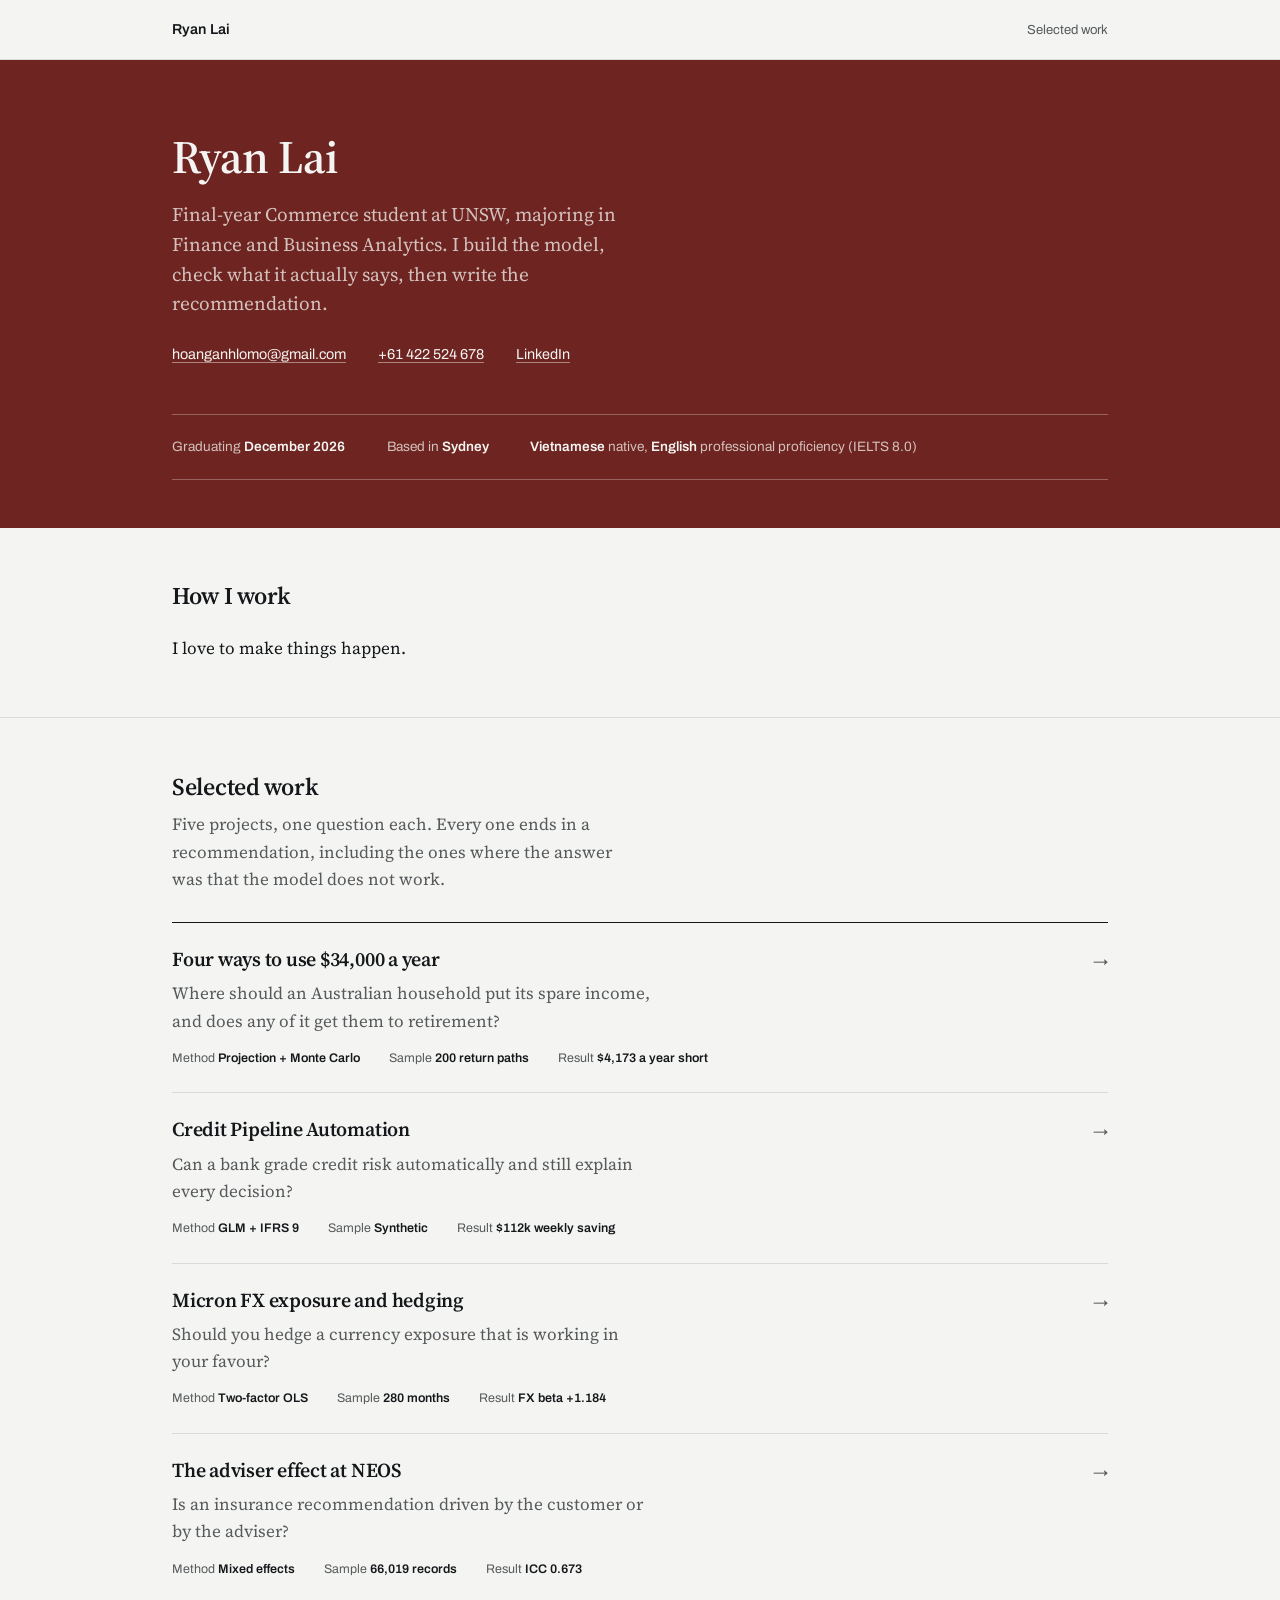
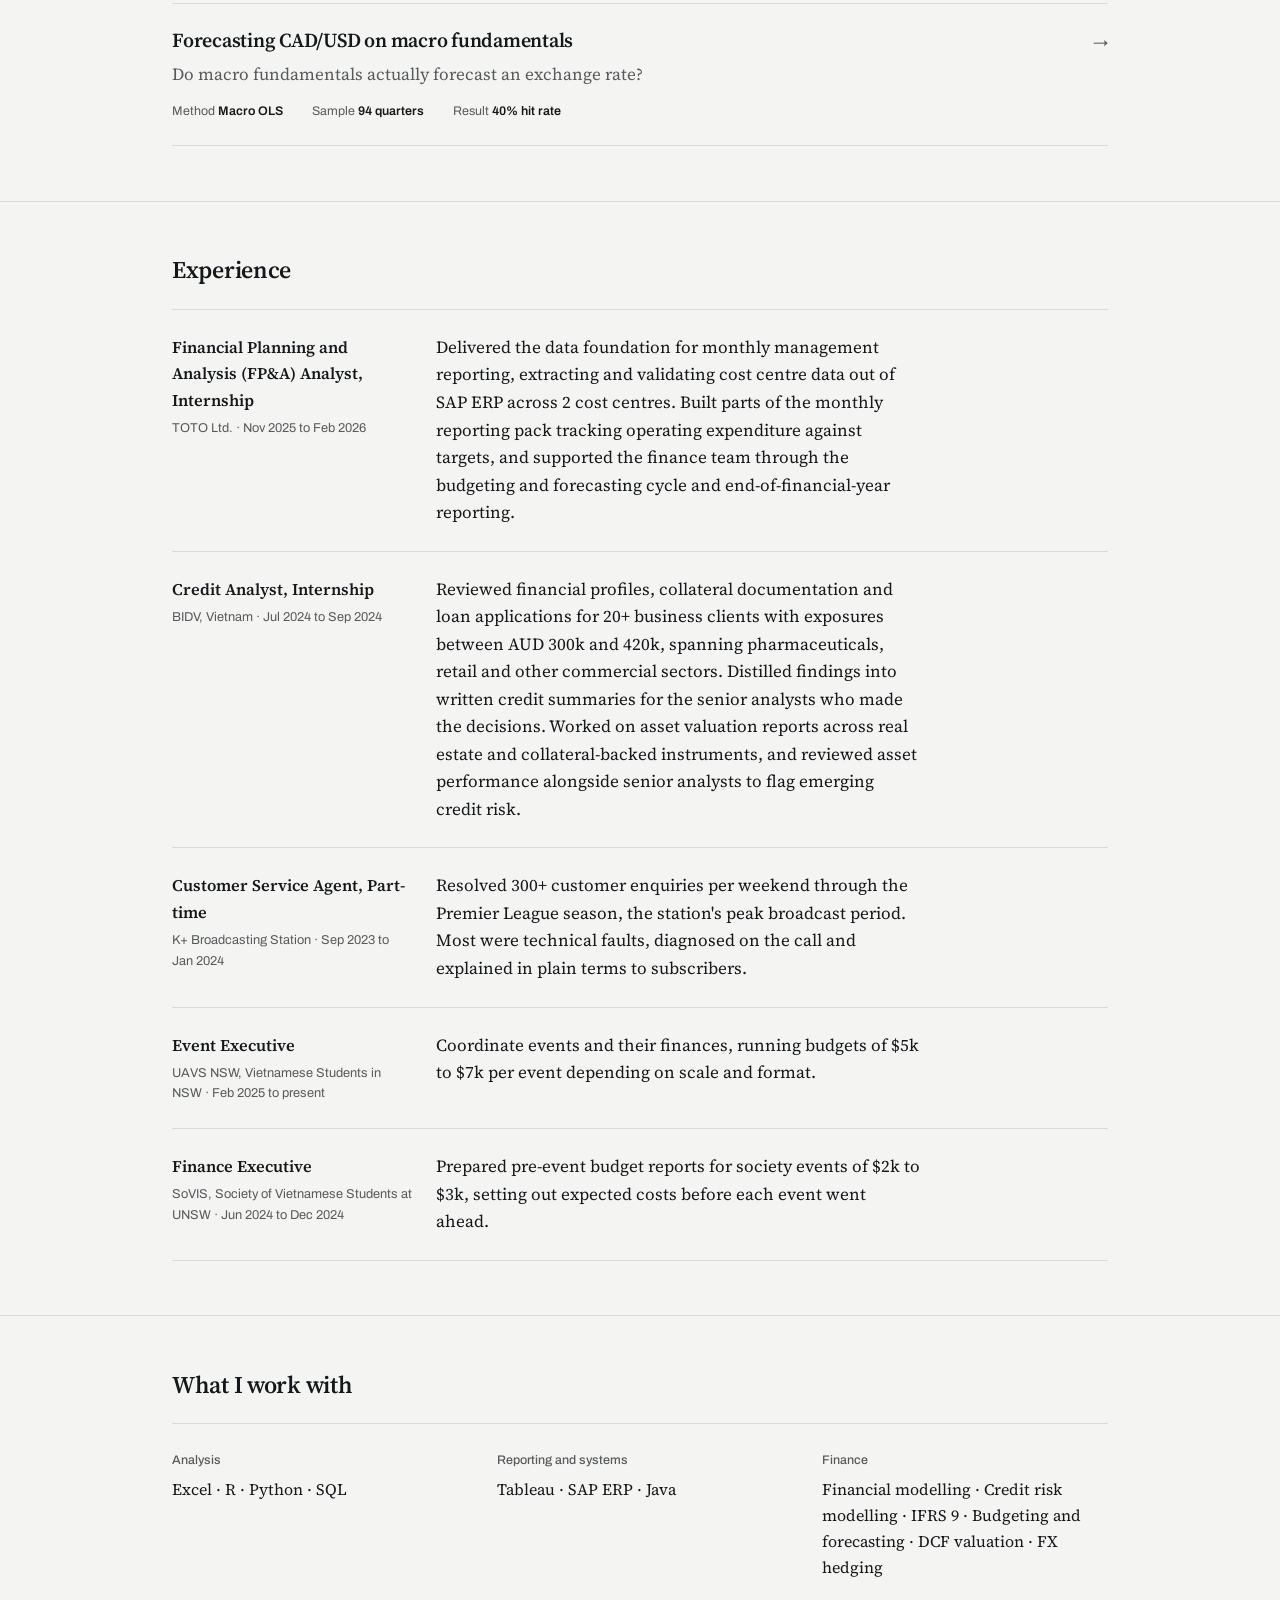
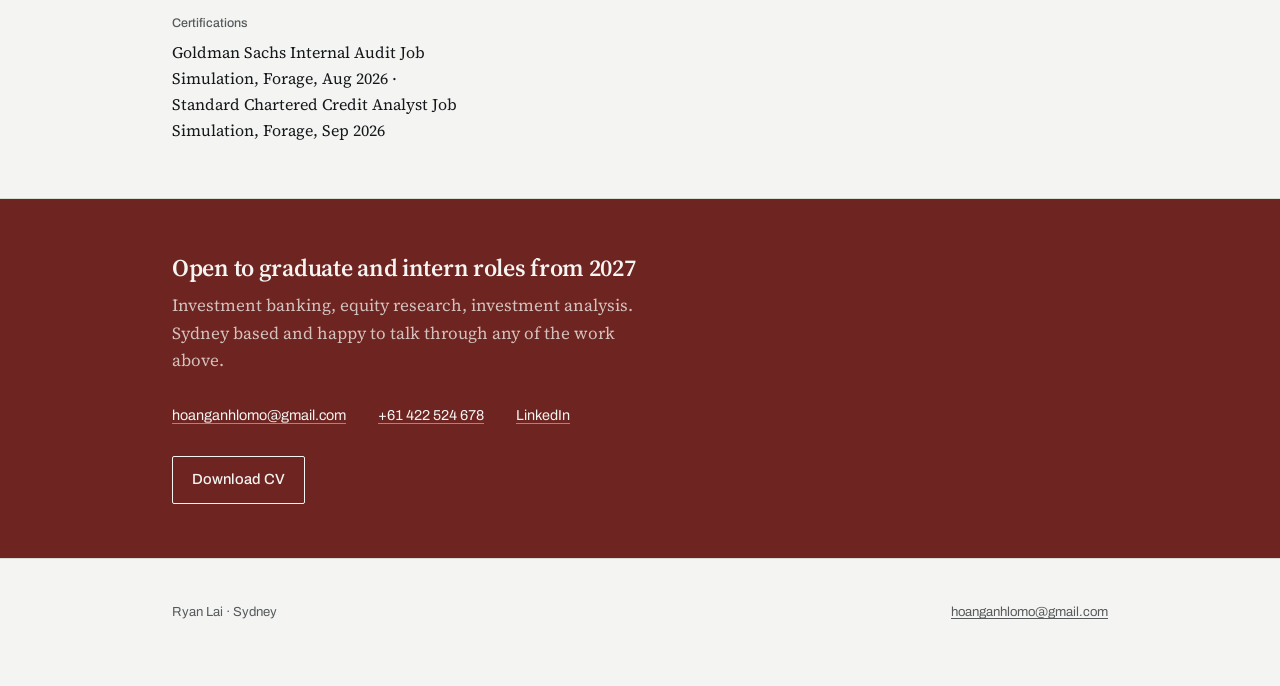
==== commit ea6c2f29: ":updated portfolio" ====
--- a/index.html
+++ b/index.html
@@ -76,7 +76,7 @@
 
       <a class="work-item" href="work/interstellar-credit-pipeline.html">
         <div class="work-head">
-          <h3 class="work-title">Interstellar Bank credit pipeline</h3>
+          <h3 class="work-title">Credit Pipeline Automation</h3>
           <span class="work-arrow" aria-hidden="true">&rarr;</span>
         </div>
         <p class="work-q">Can a bank grade credit risk automatically and still explain every decision?</p>
@@ -135,18 +135,42 @@
 
       <article class="role">
         <div>
-          <h3>Financial Planning and Analysis Intern</h3>
+          <h3>Financial Planning and Analysis (FP&amp;A) Analyst, Internship</h3>
           <p class="org">TOTO Ltd. &middot; Nov 2025 to Feb 2026</p>
         </div>
-        <p>Supported the budgeting and forecasting cycle across multiple cost centres, and ran actual-versus-budget variance analysis to surface cost drivers for management. Built parts of the monthly reporting pack, and pulled and validated the underlying data out of SAP ERP.</p>
-      </article>
-
-      <article class="role">
-        <div>
-          <h3>Credit Analyst Intern</h3>
+        <p>Delivered the data foundation for monthly management reporting, extracting and validating cost centre data out of SAP ERP across 2 cost centres. Built parts of the monthly reporting pack tracking operating expenditure against targets, and supported the finance team through the budgeting and forecasting cycle and end-of-financial-year reporting.</p>
+      </article>
+
+      <article class="role">
+        <div>
+          <h3>Credit Analyst, Internship</h3>
           <p class="org">BIDV, Vietnam &middot; Jul 2024 to Sep 2024</p>
         </div>
-        <p>Ran credit analysis on more than ten client profiles with exposures between AUD 300k and 420k, supporting loan approval and risk assessment. Worked on asset valuation reports across real estate and collateral-backed instruments, and reviewed asset performance alongside senior analysts to flag emerging credit risk.</p>
+        <p>Reviewed financial profiles, collateral documentation and loan applications for 20+ business clients with exposures between AUD 300k and 420k, spanning pharmaceuticals, retail and other commercial sectors. Distilled findings into written credit summaries for the senior analysts who made the decisions. Worked on asset valuation reports across real estate and collateral-backed instruments, and reviewed asset performance alongside senior analysts to flag emerging credit risk.</p>
+      </article>
+
+      <article class="role">
+        <div>
+          <h3>Customer Service Agent, Part-time</h3>
+          <p class="org">K+ Broadcasting Station &middot; Sep 2023 to Jan 2024</p>
+        </div>
+        <p>Resolved 300+ customer enquiries per weekend through the Premier League season, the station's peak broadcast period. Most were technical faults, diagnosed on the call and explained in plain terms to subscribers.</p>
+      </article>
+
+      <article class="role">
+        <div>
+          <h3>Event Executive</h3>
+          <p class="org">UAVS NSW, Vietnamese Students in NSW &middot; Feb 2025 to present</p>
+        </div>
+        <p>Coordinate events and their finances, running budgets of $5k to $7k per event depending on scale and format.</p>
+      </article>
+
+      <article class="role">
+        <div>
+          <h3>Finance Executive</h3>
+          <p class="org">SoVIS, Society of Vietnamese Students at UNSW &middot; Jun 2024 to Dec 2024</p>
+        </div>
+        <p>Prepared pre-event budget reports for society events of $2k to $3k, setting out expected costs before each event went ahead.</p>
       </article>
 
     </div>
@@ -157,7 +181,7 @@
     <div class="kit">
       <div>
         <h3>Analysis</h3>
-        <p>R &middot; SQL &middot; Excel</p>
+        <p>Excel &middot; R &middot; Python &middot; SQL</p>
       </div>
       <div>
         <h3>Reporting and systems</h3>
@@ -165,7 +189,7 @@
       </div>
       <div>
         <h3>Finance</h3>
-        <p>DCF valuation &middot; Comparable companies &middot; Budgeting and forecasting &middot; FX hedging &middot; Behavioural finance</p>
+        <p>Financial modelling &middot; Credit risk modelling &middot; IFRS 9 &middot; Budgeting and forecasting &middot; DCF valuation &middot; FX hedging</p>
       </div>
       <div>
         <h3>Certifications</h3>
--- a/assets/style.css
+++ b/assets/style.css
@@ -33,7 +33,33 @@
 }
 .wrap{max-width:62rem;margin:0 auto;padding:0 1.75rem}
 a{color:var(--pos);text-decoration-thickness:1px;text-underline-offset:.18em}
+a:hover{color:var(--ink)}
 a:focus-visible,button:focus-visible{outline:2px solid var(--pos);outline-offset:3px}
+.band a:hover{text-decoration-color:var(--band-ink)}
+
+/*
+  springy hover — every clickable element lifts and slightly
+  overshoots on hover rather than sliding linearly. transform only, so
+  nothing reflows. .doc a and .links a get display:inline-block
+  because a plain inline element ignores transform outright — .links
+  a sits inside an <li>, so it isn't itself a flex item even though
+  its parent list is. nav .back and .nextprev a don't need the fix,
+  they're already blockified as direct flex items of their containers.
+*/
+nav .back,
+.tab,
+.dl,
+.nextprev a,
+.doc a,
+.links a{transition:transform 220ms cubic-bezier(.34,1.56,.64,1)}
+.doc a,
+.links a{display:inline-block}
+nav .back:hover,
+.tab:hover,
+.dl:hover,
+.nextprev a:hover,
+.doc a:hover,
+.links a:hover{transform:translateY(-2px) scale(1.03)}
 
 .skip{position:absolute;left:-999px}
 .skip:focus{left:1rem;top:1rem;background:var(--ink);color:var(--paper);padding:.5rem 1rem;font-family:var(--sans);font-size:.85rem;z-index:10;text-decoration:none}
@@ -42,6 +68,7 @@
 nav{border-bottom:1px solid var(--rule)}
 nav .wrap{display:flex;justify-content:space-between;align-items:baseline;padding-top:1.1rem;padding-bottom:1.1rem}
 nav .name{font-family:var(--sans);font-weight:600;font-size:.9rem;letter-spacing:.01em;text-decoration:none;color:var(--ink)}
+nav .name:hover{color:var(--pos)}
 nav .back{font-family:var(--sans);font-size:.82rem;color:var(--soft);text-decoration:none}
 nav .back:hover{color:var(--ink)}
 
